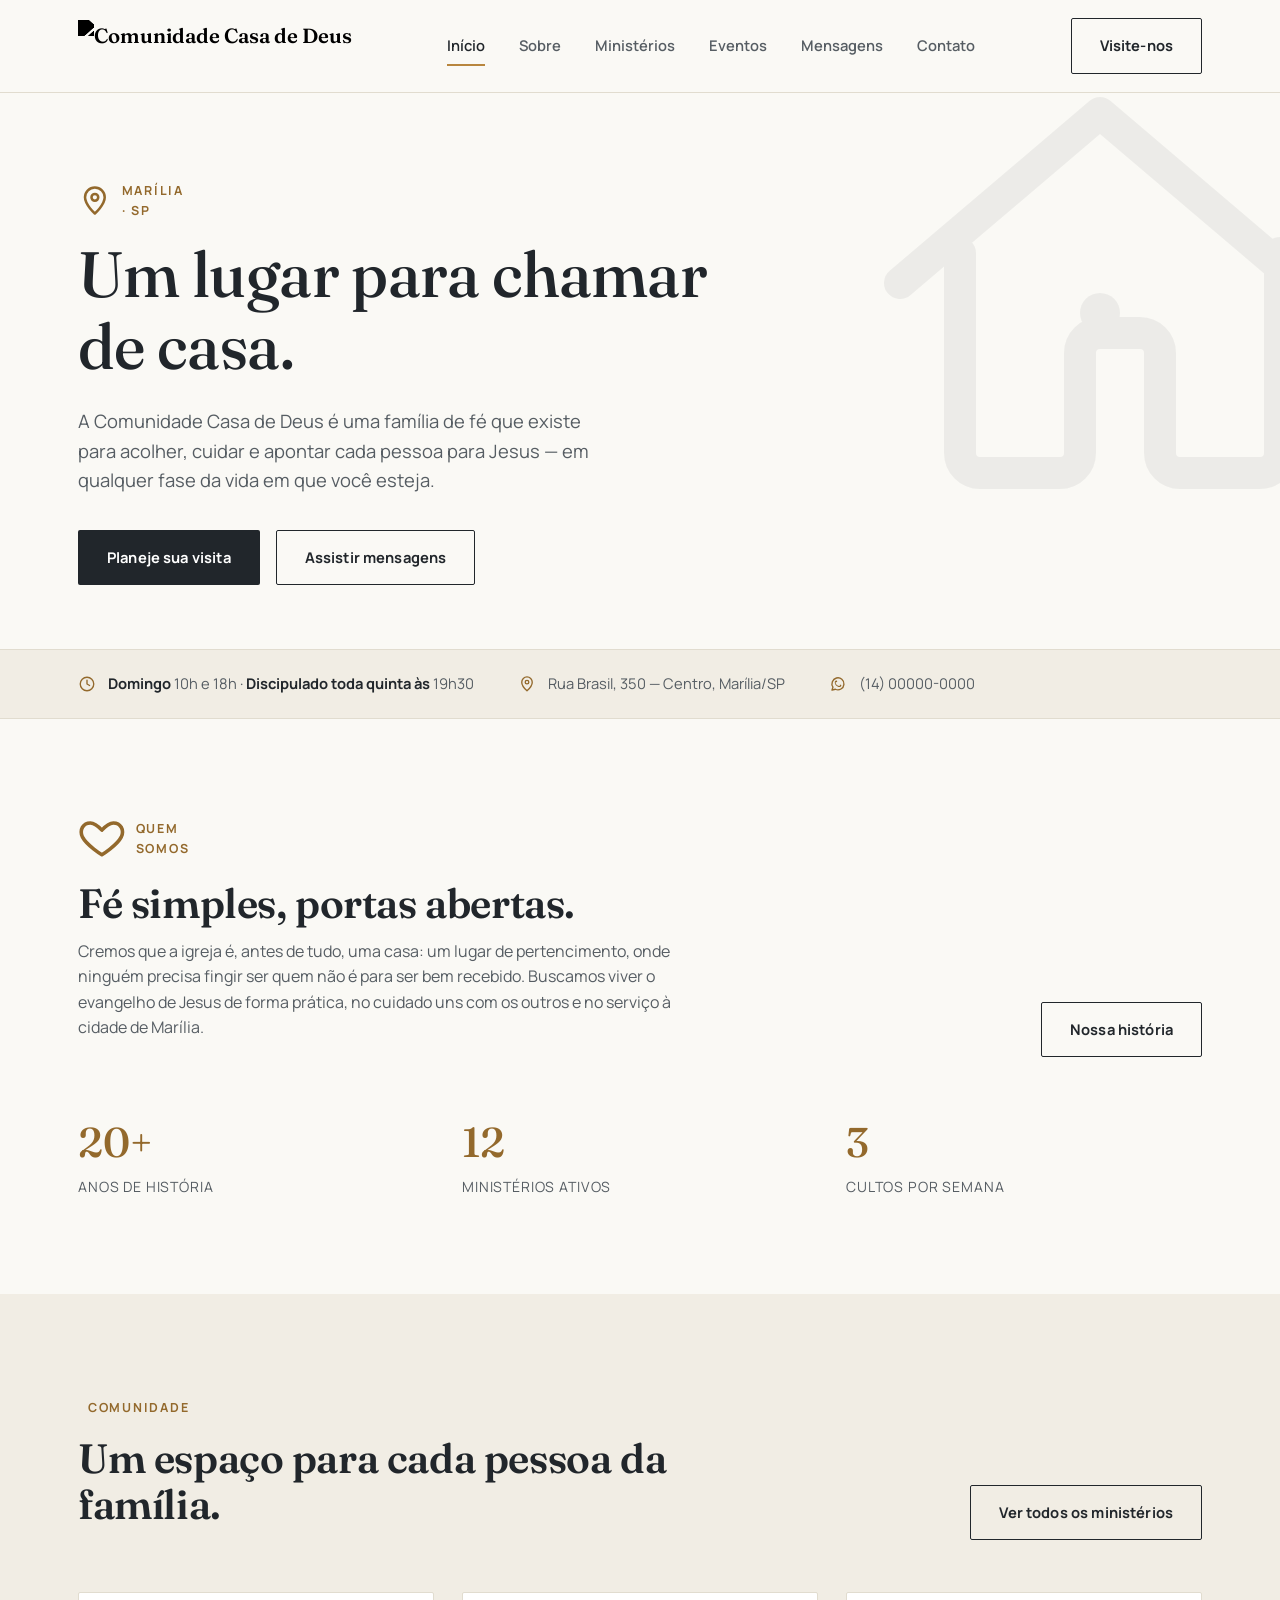
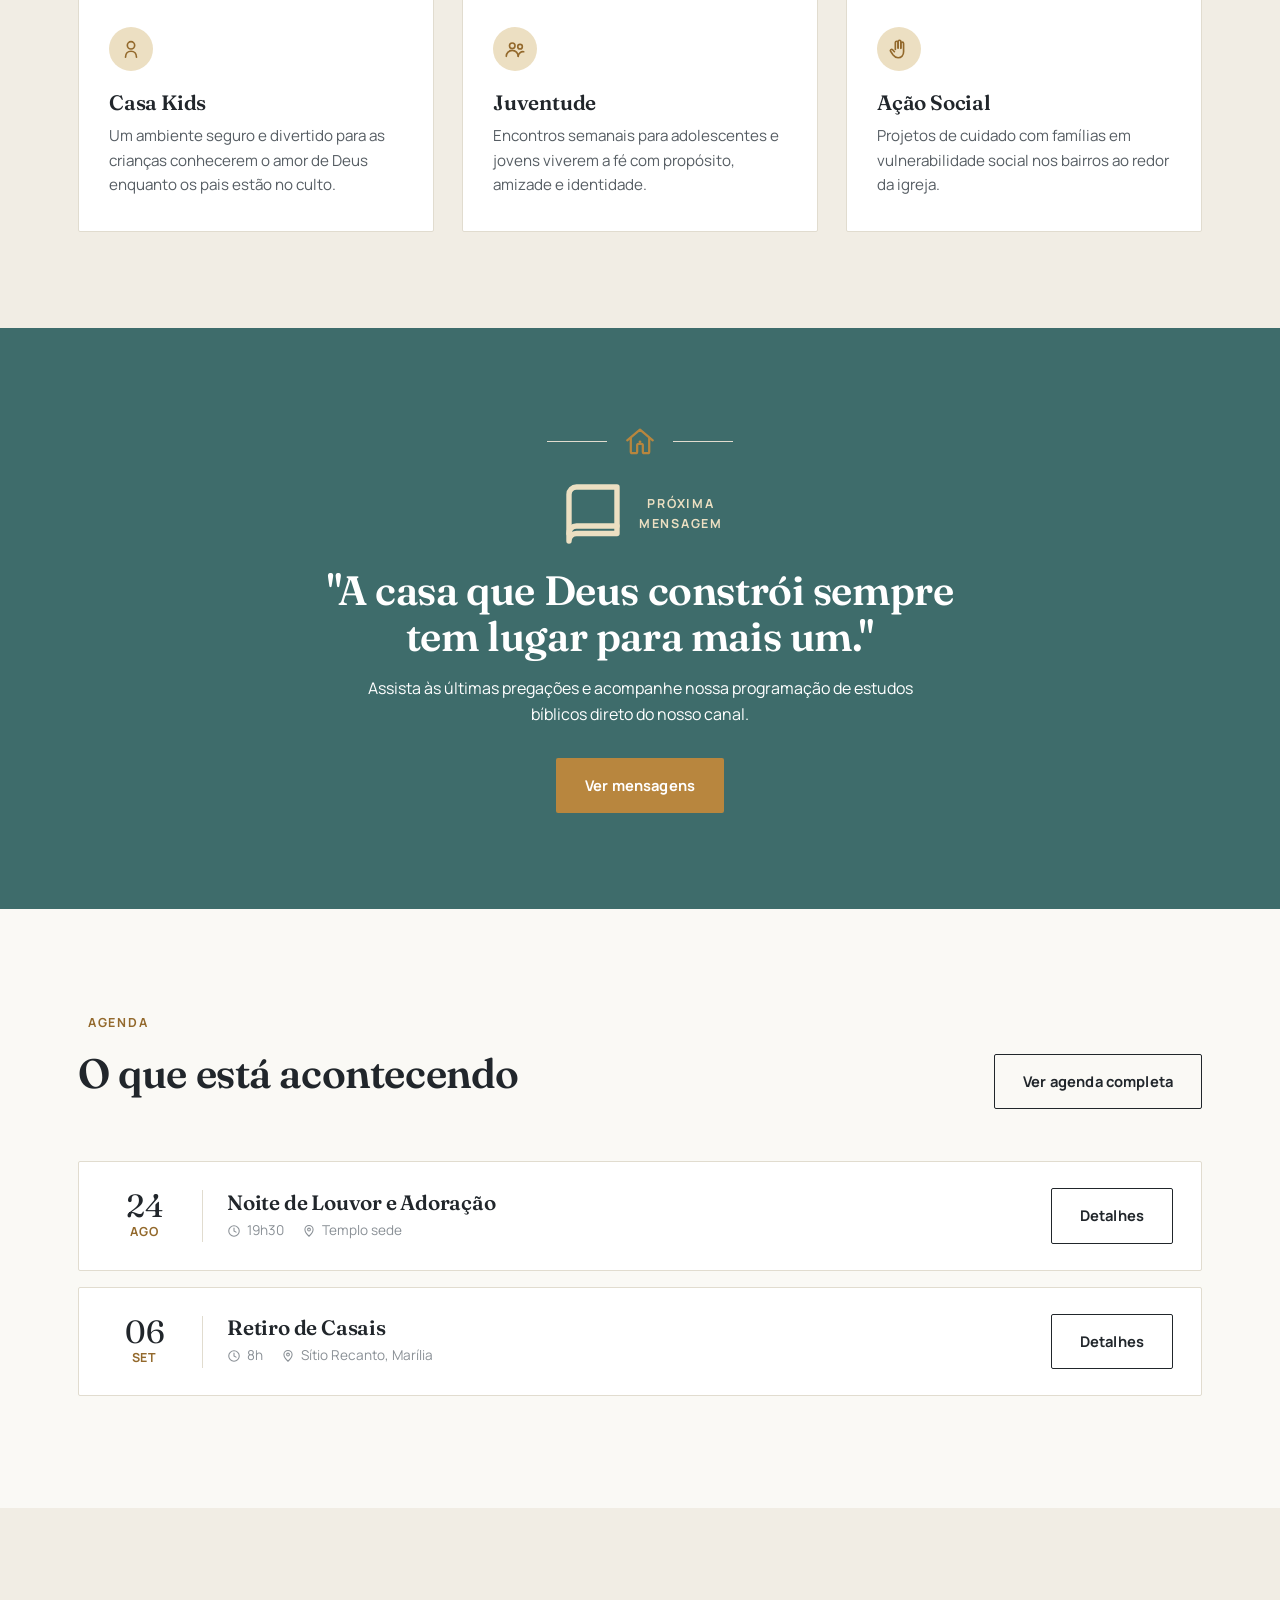
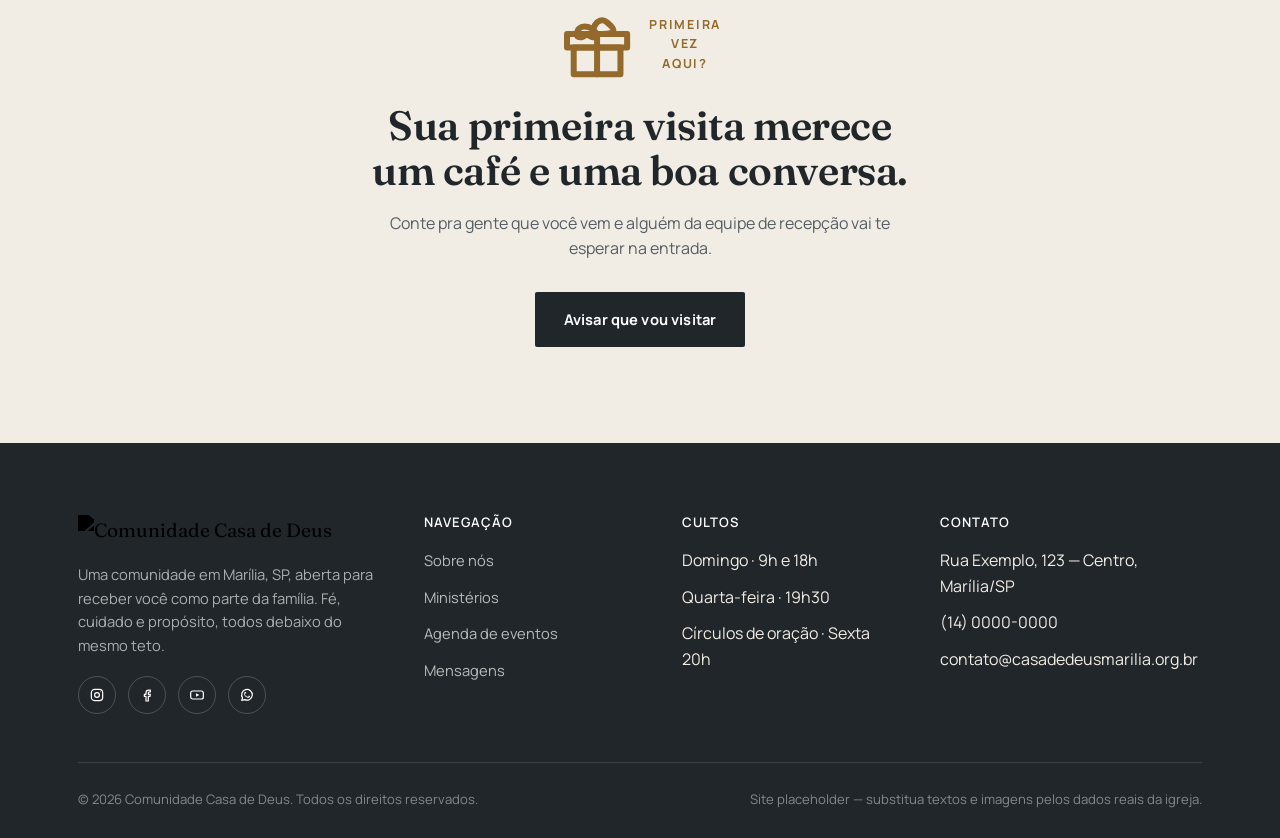
==== index.html @ d518837c "Ajuste no logo" ====
<!DOCTYPE html>
<html lang="pt-BR">
<head>
  <meta charset="UTF-8">
  <meta name="viewport" content="width=device-width, initial-scale=1.0">
  <title>Comunidade Casa de Deus — Igreja em Marília, SP</title>
  <meta name="description" content="A Comunidade Casa de Deus é uma igreja em Marília, SP. Conheça nossos horários de culto, ministérios, eventos e mensagens.">
  <link rel="icon" href="data:image/svg+xml,<svg xmlns=%22http://www.w3.org/2000/svg%22 viewBox=%220 0 24 24%22><path d=%22M3 11.5 12 4l9 7.5%22 fill=%22none%22 stroke=%22%23B8863E%22 stroke-width=%222%22 stroke-linecap=%22round%22 stroke-linejoin=%22round%22/><path d=%22M5.5 10v9.5h4V15h5v4.5h4V10%22 fill=%22none%22 stroke=%22%23B8863E%22 stroke-width=%222%22 stroke-linecap=%22round%22 stroke-linejoin=%22round%22/></svg>">
  <link rel="preconnect" href="https://fonts.googleapis.com">
  <link rel="preconnect" href="https://fonts.gstatic.com" crossorigin>
  <link href="https://fonts.googleapis.com/css2?family=Fraunces:ital,opsz,wght@0,9..144,300;0,9..144,500;0,9..144,600;1,9..144,500&family=Manrope:wght@400;500;700;800&display=swap" rel="stylesheet">
  <link rel="stylesheet" href="css/style.css">
</head>
<body>
  <header class="site-header">
    <div class="header-inner">
      <a href="index.html" class="logo"><img src="images/logo.png" alt="Comunidade Casa de Deus" class="logo-img"></a>
      <nav class="main-nav" id="main-nav">
        <a href="index.html" class="active">Início</a>
        <a href="sobre.html">Sobre</a>
        <a href="ministerios.html">Ministérios</a>
        <a href="eventos.html">Eventos</a>
        <a href="mensagens.html">Mensagens</a>
        <a href="contato.html">Contato</a>
      </nav>
      <div class="header-cta">
        <a href="contato.html" class="btn btn-ghost">Visite-nos</a>
        <button class="nav-toggle" id="nav-toggle" aria-label="Abrir menu" aria-expanded="false"><span></span></button>
      </div>
    </div>
  </header>

  
  <section class="hero">
    <svg class="house-mark house-watermark hero-watermark" width="520" height="520" viewBox="0 0 24 24" xmlns="http://www.w3.org/2000/svg" aria-hidden="true">
  <path d="M2 11.5 12 3l10 8.5"/>
  <path d="M5 10v10a1 1 0 0 0 1 1h4a1 1 0 0 0 1-1v-5a1 1 0 0 1 1-1h2a1 1 0 0 1 1 1v5a1 1 0 0 0 1 1h4a1 1 0 0 0 1-1V10"/>
  <circle cx="12" cy="13" r="1"/>
</svg>
    <div class="container">
      <div class="hero-inner reveal in">
        <div class="eyebrow"><svg viewBox="0 0 24 24" fill="none" stroke="currentColor" stroke-width="1.8" stroke-linecap="round" stroke-linejoin="round" xmlns="http://www.w3.org/2000/svg"><path d="M12 21s-7-6.2-7-11.5A7 7 0 0 1 19 9.5C19 14.8 12 21 12 21Z"/><circle cx="12" cy="9.5" r="2.4"/></svg> Marília · SP</div>
        <h1>Um lugar para chamar<br>de casa.</h1>
        <p class="lead">A Comunidade Casa de Deus é uma família de fé que existe para acolher, cuidar e apontar cada pessoa para Jesus — em qualquer fase da vida em que você esteja.</p>
        <div class="hero-actions">
          <a href="contato.html" class="btn btn-primary">Planeje sua visita</a>
          <a href="mensagens.html" class="btn btn-ghost">Assistir mensagens</a>
        </div>
      </div>
    </div>
  </section>

  <section class="info-strip">
    <div class="container">
      <div class="info-item"><svg viewBox="0 0 24 24" fill="none" stroke="currentColor" stroke-width="1.8" stroke-linecap="round" stroke-linejoin="round" xmlns="http://www.w3.org/2000/svg"><circle cx="12" cy="12" r="9"/><path d="M12 7v5l3.5 2"/></svg> <span><strong>Domingo</strong> 10h e 18h · <strong>Discipulado toda quinta às</strong> 19h30</span></div>
      <div class="info-item"><svg viewBox="0 0 24 24" fill="none" stroke="currentColor" stroke-width="1.8" stroke-linecap="round" stroke-linejoin="round" xmlns="http://www.w3.org/2000/svg"><path d="M12 21s-7-6.2-7-11.5A7 7 0 0 1 19 9.5C19 14.8 12 21 12 21Z"/><circle cx="12" cy="9.5" r="2.4"/></svg> <span>Rua Brasil, 350 — Centro, Marília/SP</span></div>
      <div class="info-item"><svg viewBox="0 0 24 24" fill="none" stroke="currentColor" stroke-width="1.8" stroke-linecap="round" stroke-linejoin="round" xmlns="http://www.w3.org/2000/svg"><path d="M4 20l1.3-3.8A8 8 0 1 1 8.6 19Z"/><path d="M8.5 9.6c.3 2.6 2.3 4.6 4.9 4.9.9.1 1.1-.5 1.1-1v-.7l1.9.6c.2 1.4-.6 2.6-2 2.7-3.5.3-7-3.2-6.7-6.7.1-1.4 1.3-2.2 2.7-2l.6 1.9h-.7c-.5 0-1.1.2-1 1.1Z" fill="currentColor" stroke="none"/></svg> <span>(14) 00000-0000</span></div>
    </div>
  </section>

  <section class="section">
    <div class="container">
      <div class="section-head reveal">
        <div class="head-text">
          <div class="eyebrow"><svg viewBox="0 0 24 24" fill="none" stroke="currentColor" stroke-width="1.8" stroke-linecap="round" stroke-linejoin="round" xmlns="http://www.w3.org/2000/svg"><path d="M12 20s-7.5-4.6-9.8-9C.6 7.4 2.6 4 6.2 4c2 0 3.4 1 5.8 3.6C14.4 5 15.8 4 17.8 4c3.6 0 5.6 3.4 4 7C19.5 15.4 12 20 12 20Z"/></svg> Quem somos</div>
          <h2>Fé simples, portas abertas.</h2>
          <p>Cremos que a igreja é, antes de tudo, uma casa: um lugar de pertencimento, onde ninguém precisa fingir ser quem não é para ser bem recebido. Buscamos viver o evangelho de Jesus de forma prática, no cuidado uns com os outros e no serviço à cidade de Marília.</p>
        </div>
        <a href="sobre.html" class="btn btn-ghost">Nossa história</a>
      </div>
      <div class="grid grid-3">
        <div class="stat reveal"><div class="num">20+</div><div class="label">Anos de história</div></div>
        <div class="stat reveal"><div class="num">12</div><div class="label">Ministérios ativos</div></div>
        <div class="stat reveal"><div class="num">3</div><div class="label">Cultos por semana</div></div>
      </div>
    </div>
  </section>

  <section class="section section-alt">
    <div class="container">
      <div class="section-head reveal">
        <div class="head-text">
          <div class="eyebrow"><svg viewBox="0 0 24 24" fill="none" stroke="currentColor" stroke-width="1.8" stroke-linecap="round" stroke-linejoin="round" xmlns="http://www.w3.org/2000/svg"><circle cx="9" cy="8.5" r="3"/><path d="M2.5 20a6.5 6.5 0 0 1 13 0"/><circle cx="17.5" cy="9.5" r="2.5"/><path d="M15.5 20a5.2 5.2 0 0 1 6-5"/></svg> Comunidade</div>
          <h2>Um espaço para cada pessoa da família.</h2>
        </div>
        <a href="ministerios.html" class="btn btn-ghost">Ver todos os ministérios</a>
      </div>
      <div class="grid grid-3">
        <div class="card reveal">
          <div class="card-icon"><svg viewBox="0 0 24 24" fill="none" stroke="currentColor" stroke-width="1.8" stroke-linecap="round" stroke-linejoin="round" xmlns="http://www.w3.org/2000/svg"><circle cx="12" cy="8" r="4"/><path d="M6 21c0-4 2.5-6.5 6-6.5s6 2.5 6 6.5"/></svg></div>
          <h3>Casa Kids</h3>
          <p>Um ambiente seguro e divertido para as crianças conhecerem o amor de Deus enquanto os pais estão no culto.</p>
        </div>
        <div class="card reveal">
          <div class="card-icon"><svg viewBox="0 0 24 24" fill="none" stroke="currentColor" stroke-width="1.8" stroke-linecap="round" stroke-linejoin="round" xmlns="http://www.w3.org/2000/svg"><circle cx="9" cy="8.5" r="3"/><path d="M2.5 20a6.5 6.5 0 0 1 13 0"/><circle cx="17.5" cy="9.5" r="2.5"/><path d="M15.5 20a5.2 5.2 0 0 1 6-5"/></svg></div>
          <h3>Juventude</h3>
          <p>Encontros semanais para adolescentes e jovens viverem a fé com propósito, amizade e identidade.</p>
        </div>
        <div class="card reveal">
          <div class="card-icon"><svg viewBox="0 0 24 24" fill="none" stroke="currentColor" stroke-width="1.8" stroke-linecap="round" stroke-linejoin="round" xmlns="http://www.w3.org/2000/svg"><path d="M8 12.5V5a1.5 1.5 0 0 1 3 0v6"/><path d="M11 11V4a1.5 1.5 0 0 1 3 0v7"/><path d="M14 11.3V6a1.5 1.5 0 0 1 3 0v9c0 3.9-2.5 6.5-6 6.5-2.4 0-3.8-.9-5.4-3l-2.8-4a1.4 1.4 0 0 1 2.2-1.7L7 15"/></svg></div>
          <h3>Ação Social</h3>
          <p>Projetos de cuidado com famílias em vulnerabilidade social nos bairros ao redor da igreja.</p>
        </div>
      </div>
    </div>
  </section>

  <section class="section section-teal">
    <div class="container text-center">
      <div class="divider-house"><svg class="house-mark" style="width:34px;height:34px;" viewBox="0 0 24 24" xmlns="http://www.w3.org/2000/svg" aria-hidden="true">
  <path d="M3 11.5 12 4l9 7.5"/>
  <path d="M5.5 10v9.5a1 1 0 0 0 1 1H9a1 1 0 0 0 1-1V15a1 1 0 0 1 1-1h2a1 1 0 0 1 1 1v4.5a1 1 0 0 0 1 1h2.5a1 1 0 0 0 1-1V10"/>
  <circle cx="12" cy="12.6" r="1"/>
</svg></div>
      <div class="eyebrow" style="justify-content:center;"><svg viewBox="0 0 24 24" fill="none" stroke="currentColor" stroke-width="1.8" stroke-linecap="round" stroke-linejoin="round" xmlns="http://www.w3.org/2000/svg"><path d="M4 5.5A2.5 2.5 0 0 1 6.5 3H20v15.5H6.5A2.5 2.5 0 0 0 4 21Z"/><path d="M4 18.5A2.5 2.5 0 0 1 6.5 16H20"/></svg> Próxima mensagem</div>
      <h2 style="max-width:640px; margin-left:auto; margin-right:auto;">"A casa que Deus constrói sempre tem lugar para mais um."</h2>
      <p style="max-width:560px; margin:0 auto 30px;">Assista às últimas pregações e acompanhe nossa programação de estudos bíblicos direto do nosso canal.</p>
      <a href="mensagens.html" class="btn btn-gold">Ver mensagens</a>
    </div>
  </section>

  <section class="section">
    <div class="container">
      <div class="section-head reveal">
        <div class="head-text">
          <div class="eyebrow"><svg viewBox="0 0 24 24" fill="none" stroke="currentColor" stroke-width="1.8" stroke-linecap="round" stroke-linejoin="round" xmlns="http://www.w3.org/2000/svg"><circle cx="12" cy="12" r="9"/><path d="M12 7v5l3.5 2"/></svg> Agenda</div>
          <h2>O que está acontecendo</h2>
        </div>
        <a href="eventos.html" class="btn btn-ghost">Ver agenda completa</a>
      </div>
      <div class="event-card reveal">
        <div class="event-date"><div class="day">24</div><div class="month">Ago</div></div>
        <div class="event-info">
          <h3>Noite de Louvor e Adoração</h3>
          <div class="event-meta"><span><svg viewBox="0 0 24 24" fill="none" stroke="currentColor" stroke-width="1.8" stroke-linecap="round" stroke-linejoin="round" xmlns="http://www.w3.org/2000/svg"><circle cx="12" cy="12" r="9"/><path d="M12 7v5l3.5 2"/></svg> 19h30</span><span><svg viewBox="0 0 24 24" fill="none" stroke="currentColor" stroke-width="1.8" stroke-linecap="round" stroke-linejoin="round" xmlns="http://www.w3.org/2000/svg"><path d="M12 21s-7-6.2-7-11.5A7 7 0 0 1 19 9.5C19 14.8 12 21 12 21Z"/><circle cx="12" cy="9.5" r="2.4"/></svg> Templo sede</span></div>
        </div>
        <a href="eventos.html" class="btn btn-ghost">Detalhes</a>
      </div>
      <div class="event-card reveal">
        <div class="event-date"><div class="day">06</div><div class="month">Set</div></div>
        <div class="event-info">
          <h3>Retiro de Casais</h3>
          <div class="event-meta"><span><svg viewBox="0 0 24 24" fill="none" stroke="currentColor" stroke-width="1.8" stroke-linecap="round" stroke-linejoin="round" xmlns="http://www.w3.org/2000/svg"><circle cx="12" cy="12" r="9"/><path d="M12 7v5l3.5 2"/></svg> 8h</span><span><svg viewBox="0 0 24 24" fill="none" stroke="currentColor" stroke-width="1.8" stroke-linecap="round" stroke-linejoin="round" xmlns="http://www.w3.org/2000/svg"><path d="M12 21s-7-6.2-7-11.5A7 7 0 0 1 19 9.5C19 14.8 12 21 12 21Z"/><circle cx="12" cy="9.5" r="2.4"/></svg> Sítio Recanto, Marília</span></div>
        </div>
        <a href="eventos.html" class="btn btn-ghost">Detalhes</a>
      </div>
    </div>
  </section>

  <section class="section section-alt">
    <div class="container text-center reveal">
      <div class="eyebrow" style="justify-content:center;"><svg viewBox="0 0 24 24" fill="none" stroke="currentColor" stroke-width="1.8" stroke-linecap="round" stroke-linejoin="round" xmlns="http://www.w3.org/2000/svg"><rect x="3" y="9" width="18" height="4"/><rect x="5" y="13" width="14" height="8"/><path d="M12 9v12M12 9C10 6 6 6 6 9c0 1.3 1.3 1.3 3 0 1.7 1.3 3 1.3 3 0-2.7 0 0-6 3-3.5S18 9 12 9Z"/></svg> Primeira vez aqui?</div>
      <h2 style="max-width:560px; margin:0 auto .4em;">Sua primeira visita merece um café e uma boa conversa.</h2>
      <p style="max-width:520px; margin:0 auto 30px;">Conte pra gente que você vem e alguém da equipe de recepção vai te esperar na entrada.</p>
      <a href="contato.html" class="btn btn-primary">Avisar que vou visitar</a>
    </div>
  </section>


  <footer class="site-footer">
    <div class="container">
      <div class="footer-grid">
        <div class="footer-col">
          <div class="footer-logo"><img src="images/logo.png" alt="Comunidade Casa de Deus" class="logo-img footer-logo-img"></div>
          <p>Uma comunidade em Marília, SP, aberta para receber você como parte da família. Fé, cuidado e propósito, todos debaixo do mesmo teto.</p>
          <div class="social-row">
            <a href="#" aria-label="Instagram"><svg viewBox="0 0 24 24" fill="none" stroke="currentColor" stroke-width="1.8" stroke-linecap="round" stroke-linejoin="round" xmlns="http://www.w3.org/2000/svg"><rect x="3.5" y="3.5" width="17" height="17" rx="5"/><circle cx="12" cy="12" r="3.6"/><circle cx="17" cy="7" r="0.6" fill="currentColor" stroke="none"/></svg></a>
            <a href="#" aria-label="Facebook"><svg viewBox="0 0 24 24" fill="none" stroke="currentColor" stroke-width="1.8" stroke-linecap="round" stroke-linejoin="round" xmlns="http://www.w3.org/2000/svg"><path d="M14 21v-7h2.5l.5-3H14V9c0-.9.3-1.5 1.7-1.5H17V4.8C16.6 4.7 15.6 4.6 14.5 4.6 12.1 4.6 10.5 6 10.5 8.7V11H8v3h2.5v7Z"/></svg></a>
            <a href="#" aria-label="YouTube"><svg viewBox="0 0 24 24" fill="none" stroke="currentColor" stroke-width="1.8" stroke-linecap="round" stroke-linejoin="round" xmlns="http://www.w3.org/2000/svg"><rect x="2.5" y="6" width="19" height="12" rx="3"/><path d="m10.5 9.5 5 2.5-5 2.5Z" fill="currentColor" stroke="none"/></svg></a>
            <a href="#" aria-label="WhatsApp"><svg viewBox="0 0 24 24" fill="none" stroke="currentColor" stroke-width="1.8" stroke-linecap="round" stroke-linejoin="round" xmlns="http://www.w3.org/2000/svg"><path d="M4 20l1.3-3.8A8 8 0 1 1 8.6 19Z"/><path d="M8.5 9.6c.3 2.6 2.3 4.6 4.9 4.9.9.1 1.1-.5 1.1-1v-.7l1.9.6c.2 1.4-.6 2.6-2 2.7-3.5.3-7-3.2-6.7-6.7.1-1.4 1.3-2.2 2.7-2l.6 1.9h-.7c-.5 0-1.1.2-1 1.1Z" fill="currentColor" stroke="none"/></svg></a>
          </div>
        </div>
        <div class="footer-col">
          <h4>Navegação</h4>
          <ul>
            <li><a href="sobre.html">Sobre nós</a></li>
            <li><a href="ministerios.html">Ministérios</a></li>
            <li><a href="eventos.html">Agenda de eventos</a></li>
            <li><a href="mensagens.html">Mensagens</a></li>
          </ul>
        </div>
        <div class="footer-col">
          <h4>Cultos</h4>
          <ul>
            <li>Domingo · 9h e 18h</li>
            <li>Quarta-feira · 19h30</li>
            <li>Círculos de oração · Sexta 20h</li>
          </ul>
        </div>
        <div class="footer-col">
          <h4>Contato</h4>
          <ul>
            <li>Rua Exemplo, 123 — Centro, Marília/SP</li>
            <li>(14) 0000-0000</li>
            <li>contato@casadedeusmarilia.org.br</li>
          </ul>
        </div>
      </div>
      <div class="footer-bottom">
        <span>© <span data-year></span> Comunidade Casa de Deus. Todos os direitos reservados.</span>
        <span>Site placeholder — substitua textos e imagens pelos dados reais da igreja.</span>
      </div>
    </div>
  </footer>

  <script src="js/script.js"></script>
</body>
</html>
---- css/style.css ----
/* ==========================================================================
   Comunidade Casa de Deus — Design System
   Estilo: moderno, clean, minimalista, tons claros
   Motivo assinatura: o traço de "casa" (telhado em duas águas + porta com luz)
   ========================================================================== */

:root{
  --bg: #FAF9F5;
  --bg-alt: #F1EDE4;
  --ink: #21262B;
  --ink-soft: #565D63;
  --ink-faint: #8A9096;
  --gold: #B8863E;
  --gold-deep: #93692C;
  --gold-soft: #ECDFC2;
  --teal: #3E6C6B;
  --teal-soft: #E3EDEC;
  --line: #E1DCCF;
  --white: #FFFFFF;

  --font-display: "Fraunces", "Iowan Old Style", serif;
  --font-body: "Manrope", -apple-system, BlinkMacSystemFont, "Segoe UI", sans-serif;

  --container: 1180px;
  --radius: 2px;
  --ease: cubic-bezier(.4,0,.2,1);
}

*, *::before, *::after{ box-sizing: border-box; }
html{ scroll-behavior: smooth; }
@media (prefers-reduced-motion: reduce){
  html{ scroll-behavior: auto; }
  *{ animation-duration: .001ms !important; animation-iteration-count: 1 !important; transition-duration: .001ms !important; }
}

body{
  margin: 0;
  background: var(--bg);
  color: var(--ink);
  font-family: var(--font-body);
  font-size: 16px;
  line-height: 1.6;
  -webkit-font-smoothing: antialiased;
}

img{ max-width: 100%; display: block; }
a{ color: inherit; text-decoration: none; }
ul{ margin: 0; padding: 0; list-style: none; }
button{ font-family: inherit; cursor: pointer; }

h1,h2,h3,h4{
  font-family: var(--font-display);
  font-weight: 600;
  line-height: 1.12;
  margin: 0 0 .4em;
  color: var(--ink);
  letter-spacing: -0.01em;
}
h1{ font-size: clamp(2.6rem, 5vw, 4.4rem); font-weight: 500; }
h2{ font-size: clamp(1.9rem, 3.2vw, 2.7rem); }
h3{ font-size: 1.3rem; }
p{ margin: 0 0 1em; color: var(--ink-soft); }

.container{
  max-width: var(--container);
  margin: 0 auto;
  padding: 0 28px;
}

.eyebrow{
  display: inline-flex;
  align-items: center;
  gap: 10px;
  font-family: var(--font-body);
  font-size: .78rem;
  font-weight: 700;
  letter-spacing: .14em;
  text-transform: uppercase;
  color: var(--gold-deep);
  margin-bottom: 18px;
}
.eyebrow .house-mark{ width: 16px; height: 16px; flex-shrink: 0; }

/* -------------------- house mark (signature motif) -------------------- */
.house-mark path, .house-mark circle{
  stroke: currentColor;
  fill: none;
  stroke-width: 1.6;
  stroke-linecap: round;
  stroke-linejoin: round;
}
.house-mark circle{ fill: currentColor; stroke: none; }

.house-watermark{
  position: absolute;
  pointer-events: none;
  opacity: .06;
  color: var(--ink);
  z-index: 0;
}

/* -------------------------------- buttons -------------------------------- */
.btn{
  display: inline-flex;
  align-items: center;
  gap: 10px;
  padding: 15px 28px;
  border-radius: var(--radius);
  font-weight: 700;
  font-size: .92rem;
  letter-spacing: .01em;
  border: 1px solid transparent;
  transition: all .25s var(--ease);
  white-space: nowrap;
}
.btn-primary{ background: var(--ink); color: var(--white); }
.btn-primary:hover{ background: var(--gold-deep); }
.btn-ghost{ border-color: var(--ink); color: var(--ink); }
.btn-ghost:hover{ background: var(--ink); color: var(--white); }
.btn-gold{ background: var(--gold); color: var(--white); }
.btn-gold:hover{ background: var(--gold-deep); }
.btn-block{ width: 100%; justify-content: center; }

/* --------------------------------- header --------------------------------- */
.site-header{
  position: sticky;
  top: 0;
  z-index: 100;
  background: rgba(250,249,245,.92);
  backdrop-filter: blur(8px);
  border-bottom: 1px solid var(--line);
}
.header-inner{
  display: flex;
  align-items: center;
  justify-content: space-between;
  padding: 18px 28px;
  max-width: var(--container);
  margin: 0 auto;
}
.logo{
  display: flex;
  align-items: center;
  gap: 10px;
  font-family: var(--font-display);
  font-size: 1.28rem;
  font-weight: 600;
  color: var(--ink);
}
.logo .house-mark{ width: 26px; height: 26px; color: var(--gold); }
.logo span{ font-weight: 300; color: var(--ink-soft); margin-left: 2px; }

.main-nav{ display: flex; align-items: center; gap: 34px; }
.main-nav a{
  font-size: .92rem;
  font-weight: 600;
  color: var(--ink-soft);
  position: relative;
  padding: 6px 0;
  transition: color .2s var(--ease);
}
.main-nav a:hover, .main-nav a.active{ color: var(--ink); }
.main-nav a.active::after{
  content:"";
  position:absolute; left:0; right:0; bottom:-2px;
  height:2px; background: var(--gold);
}
.header-cta{ display:flex; align-items:center; gap: 18px; }

.nav-toggle{
  display:none;
  background:none; border:none;
  width: 32px; height: 22px;
  position: relative;
}
.nav-toggle span, .nav-toggle span::before, .nav-toggle span::after{
  content:""; position:absolute; left:0; width:100%; height:2px; background: var(--ink);
  transition: transform .25s var(--ease), opacity .25s var(--ease);
}
.nav-toggle span{ top:10px; }
.nav-toggle span::before{ top:-8px; }
.nav-toggle span::after{ top:8px; }
.nav-toggle.open span{ background: transparent; }
.nav-toggle.open span::before{ transform: translateY(8px) rotate(45deg); }
.nav-toggle.open span::after{ transform: translateY(-8px) rotate(-45deg); }

/* ---------------------------------- hero ---------------------------------- */
.hero{
  position: relative;
  overflow: hidden;
  padding: 88px 0 64px;
}
.hero-inner{
  position: relative;
  z-index: 1;
  max-width: 760px;
}
.hero p.lead{ font-size: 1.15rem; max-width: 540px; margin-bottom: 34px; }
.hero-actions{ display: flex; gap: 16px; flex-wrap: wrap; }
.hero-watermark{
  right: -60px; top: -40px; width: 480px; height: 480px;
}

.info-strip{
  border-top: 1px solid var(--line);
  border-bottom: 1px solid var(--line);
  background: var(--bg-alt);
}
.info-strip .container{
  display: flex;
  flex-wrap: wrap;
  gap: 28px 44px;
  padding-top: 22px;
  padding-bottom: 22px;
}
.info-item{
  display: flex;
  align-items: center;
  gap: 12px;
  font-size: .92rem;
  color: var(--ink-soft);
}
.info-item svg{ width: 18px; height: 18px; color: var(--gold-deep); flex-shrink: 0; }
.info-item strong{ color: var(--ink); font-weight: 700; }

/* -------------------------------- sections -------------------------------- */
.section{ padding: 96px 0; }
.section-alt{ background: var(--bg-alt); }
.section-teal{ background: var(--teal); color: var(--white); }
.section-teal p, .section-teal h2, .section-teal .eyebrow{ color: var(--white); }
.section-teal .eyebrow{ color: var(--gold-soft); }

.section-head{
  display: flex;
  align-items: flex-end;
  justify-content: space-between;
  gap: 30px;
  margin-bottom: 52px;
  flex-wrap: wrap;
}
.section-head .head-text{ max-width: 620px; }
.section-head h2{ margin-bottom: .3em; }

/* ---------------------------------- grids ---------------------------------- */
.grid{ display: grid; gap: 28px; }
.grid-3{ grid-template-columns: repeat(3, 1fr); }
.grid-2{ grid-template-columns: repeat(2, 1fr); }
.grid-4{ grid-template-columns: repeat(4, 1fr); }

.card{
  background: var(--white);
  border: 1px solid var(--line);
  border-radius: var(--radius);
  padding: 34px 30px;
  transition: transform .3s var(--ease), border-color .3s var(--ease);
}
.card:hover{ transform: translateY(-4px); border-color: var(--gold); }
.card .card-icon{
  width: 44px; height: 44px;
  border-radius: 50%;
  background: var(--gold-soft);
  color: var(--gold-deep);
  display: flex; align-items: center; justify-content: center;
  margin-bottom: 20px;
}
.card .card-icon svg{ width: 22px; height: 22px; }
.card h3{ margin-bottom: 10px; }
.card p{ margin-bottom: 0; font-size: .95rem; }

.card-photo{
  aspect-ratio: 4/3;
  border-radius: var(--radius);
  margin-bottom: 18px;
  position: relative;
  overflow: hidden;
  display: flex; align-items: center; justify-content: center;
}
.card-photo svg{ width: 40%; height: 40%; opacity: .5; }

.card-photo img{
  width: 100%;
  height: 100%;
  object-fit: cover;
}

/* photo placeholder palette rotation */
.ph-1{ background: linear-gradient(135deg, var(--teal), #2c5150); color: var(--white); }
.ph-2{ background: linear-gradient(135deg, var(--gold), var(--gold-deep)); color: var(--white); }
.ph-3{ background: linear-gradient(135deg, #d8cdb2, var(--gold-soft)); color: var(--gold-deep); }
.ph-4{ background: linear-gradient(135deg, var(--ink), #3a4147); color: var(--white); }

/* --------------------------------- timeline -------------------------------- */
.timeline{ position: relative; padding-left: 34px; border-left: 1px solid var(--line); }
.timeline-item{ position: relative; padding-bottom: 44px; }
.timeline-item:last-child{ padding-bottom: 0; }
.timeline-item::before{
  content:"";
  position: absolute; left: -40px; top: 4px;
  width: 12px; height: 12px; border-radius: 50%;
  background: var(--bg); border: 2px solid var(--gold);
}
.timeline-item .year{ font-family: var(--font-display); color: var(--gold-deep); font-weight: 600; font-size: 1.1rem; }

/* -------------------------------- values / stats -------------------------------- */
.stat{ text-align: left; }
.stat .num{ font-family: var(--font-display); font-size: 2.6rem; color: var(--gold-deep); font-weight: 500; }
.stat .label{ font-size: .88rem; color: var(--ink-soft); text-transform: uppercase; letter-spacing: .06em; }

/* --------------------------------- event card --------------------------------- */
.event-card{
  display: grid;
  grid-template-columns: 96px 1fr auto;
  gap: 24px;
  align-items: center;
  padding: 26px 28px;
  background: var(--white);
  border: 1px solid var(--line);
  border-radius: var(--radius);
  margin-bottom: 16px;
}
.event-date{
  text-align: center;
  border-right: 1px solid var(--line);
  padding-right: 20px;
}
.event-date .day{ font-family: var(--font-display); font-size: 2rem; color: var(--ink); line-height: 1; }
.event-date .month{ font-size: .78rem; text-transform: uppercase; letter-spacing: .08em; color: var(--gold-deep); font-weight: 700; }
.event-info h3{ margin-bottom: 6px; }
.event-meta{ display: flex; gap: 18px; flex-wrap: wrap; font-size: .85rem; color: var(--ink-faint); }
.event-meta span{ display: flex; align-items: center; gap: 6px; }
.event-meta svg{ width: 14px; height: 14px; }

/* --------------------------------- sermon card --------------------------------- */
.sermon-card{
  background: var(--white);
  border: 1px solid var(--line);
  border-radius: var(--radius);
  overflow: hidden;
}
.sermon-thumb{
  aspect-ratio: 16/9;
  position: relative;
  display: flex; align-items: center; justify-content: center;
}
.play-btn{
  width: 56px; height: 56px; border-radius: 50%;
  background: rgba(255,255,255,.92);
  display: flex; align-items: center; justify-content: center;
  color: var(--ink);
}
.play-btn svg{ width: 20px; height: 20px; margin-left: 3px; }
.sermon-body{ padding: 22px 24px; }
.sermon-tag{ font-size: .74rem; text-transform: uppercase; letter-spacing: .08em; color: var(--gold-deep); font-weight: 700; }

/* --------------------------------- forms --------------------------------- */
.field{ margin-bottom: 20px; }
.field label{
  display: block; font-size: .82rem; font-weight: 700;
  text-transform: uppercase; letter-spacing: .05em;
  color: var(--ink-soft); margin-bottom: 8px;
}
.field input, .field textarea, .field select{
  width: 100%;
  padding: 14px 16px;
  border: 1px solid var(--line);
  border-radius: var(--radius);
  background: var(--white);
  font-family: var(--font-body);
  font-size: .95rem;
  color: var(--ink);
  transition: border-color .2s var(--ease);
}
.field input:focus, .field textarea:focus, .field select:focus{
  outline: none; border-color: var(--gold);
}
.field textarea{ resize: vertical; min-height: 130px; }

/* --------------------------------- map --------------------------------- */
.map-frame{
  border: 1px solid var(--line);
  border-radius: var(--radius);
  overflow: hidden;
  aspect-ratio: 16/10;
}
.map-frame iframe{ width: 100%; height: 100%; border: 0; }

/* --------------------------------- footer --------------------------------- */
.site-footer{ background: var(--ink); color: var(--bg-alt); padding: 72px 0 28px; }
.footer-grid{
  display: grid;
  grid-template-columns: 1.4fr 1fr 1fr 1.2fr;
  gap: 40px;
  padding-bottom: 48px;
  border-bottom: 1px solid rgba(255,255,255,.12);
}
.footer-logo{
  display: flex; align-items: center; gap: 10px;
  font-family: var(--font-display); font-size: 1.2rem; color: var(--white); margin-bottom: 14px;
}
.footer-logo .house-mark{ width: 24px; height: 24px; color: var(--gold); }
.site-footer p{ color: #A9AFAE; font-size: .92rem; }
.footer-col h4{
  color: var(--white); font-family: var(--font-body); font-size: .82rem;
  text-transform: uppercase; letter-spacing: .08em; margin-bottom: 18px;
}
.footer-col ul li{ margin-bottom: 11px; }
.footer-col a{ color: #B7BCBA; font-size: .92rem; transition: color .2s; }
.footer-col a:hover{ color: var(--gold); }
.social-row{ display: flex; gap: 12px; margin-top: 18px; }
.social-row a{
  width: 38px; height: 38px; border-radius: 50%;
  border: 1px solid rgba(255,255,255,.2);
  display: flex; align-items: center; justify-content: center;
  color: var(--white);
}
.social-row a:hover{ background: var(--gold); border-color: var(--gold); }
.social-row svg{ width: 16px; height: 16px; }
.footer-bottom{
  padding-top: 26px;
  display: flex; justify-content: space-between; flex-wrap: wrap; gap: 12px;
  font-size: .82rem; color: #82898A;
}

/* --------------------------------- utility --------------------------------- */
.text-center{ text-align: center; }
.mt-0{ margin-top: 0; }
.divider-house{
  display: flex; align-items: center; justify-content: center;
  gap: 16px; margin: 0 auto 20px; color: var(--gold);
}
.divider-house::before, .divider-house::after{
  content:""; height: 1px; width: 60px; background: var(--line);
}
.badge{
  display: inline-block; padding: 6px 14px; border-radius: 20px;
  background: var(--gold-soft); color: var(--gold-deep);
  font-size: .78rem; font-weight: 700; text-transform: uppercase; letter-spacing: .04em;
}
.page-hero{ padding: 64px 0 56px; position: relative; overflow: hidden; }
.page-hero .container{ position: relative; z-index: 1; }
.page-hero p.lead{ max-width: 620px; }

.reveal{ opacity: 0; transform: translateY(18px); transition: opacity .7s var(--ease), transform .7s var(--ease); }
.reveal.in{ opacity: 1; transform: translateY(0); }

/* --------------------------------- responsive --------------------------------- */
@media (max-width: 980px){
  .grid-3{ grid-template-columns: repeat(2,1fr); }
  .grid-4{ grid-template-columns: repeat(2,1fr); }
  .footer-grid{ grid-template-columns: 1fr 1fr; }
}
@media (max-width: 760px){
  .main-nav{
    position: fixed; inset: 68px 0 0 0; background: var(--bg);
    flex-direction: column; align-items: flex-start; padding: 30px 28px;
    gap: 22px; transform: translateX(100%); transition: transform .3s var(--ease);
    overflow-y: auto;
  }
  .main-nav.open{ transform: translateX(0); }
  .main-nav a{ font-size: 1.1rem; }
  .nav-toggle{ display: block; }
  .header-cta .btn-ghost{ display:none; }
  .grid-2, .grid-3, .grid-4{ grid-template-columns: 1fr; }
  .footer-grid{ grid-template-columns: 1fr; }
  .event-card{ grid-template-columns: 1fr; text-align: left; }
  .event-date{ border-right: none; display: flex; align-items: baseline; gap: 8px; padding-right: 0; }
  .section{ padding: 64px 0; }
  .hero{ padding: 56px 0 40px; }
}

.logo-img{ height: 52px; width: auto; display: block; filter: brightness(0); }
.footer-logo-img{ height: 34px; }
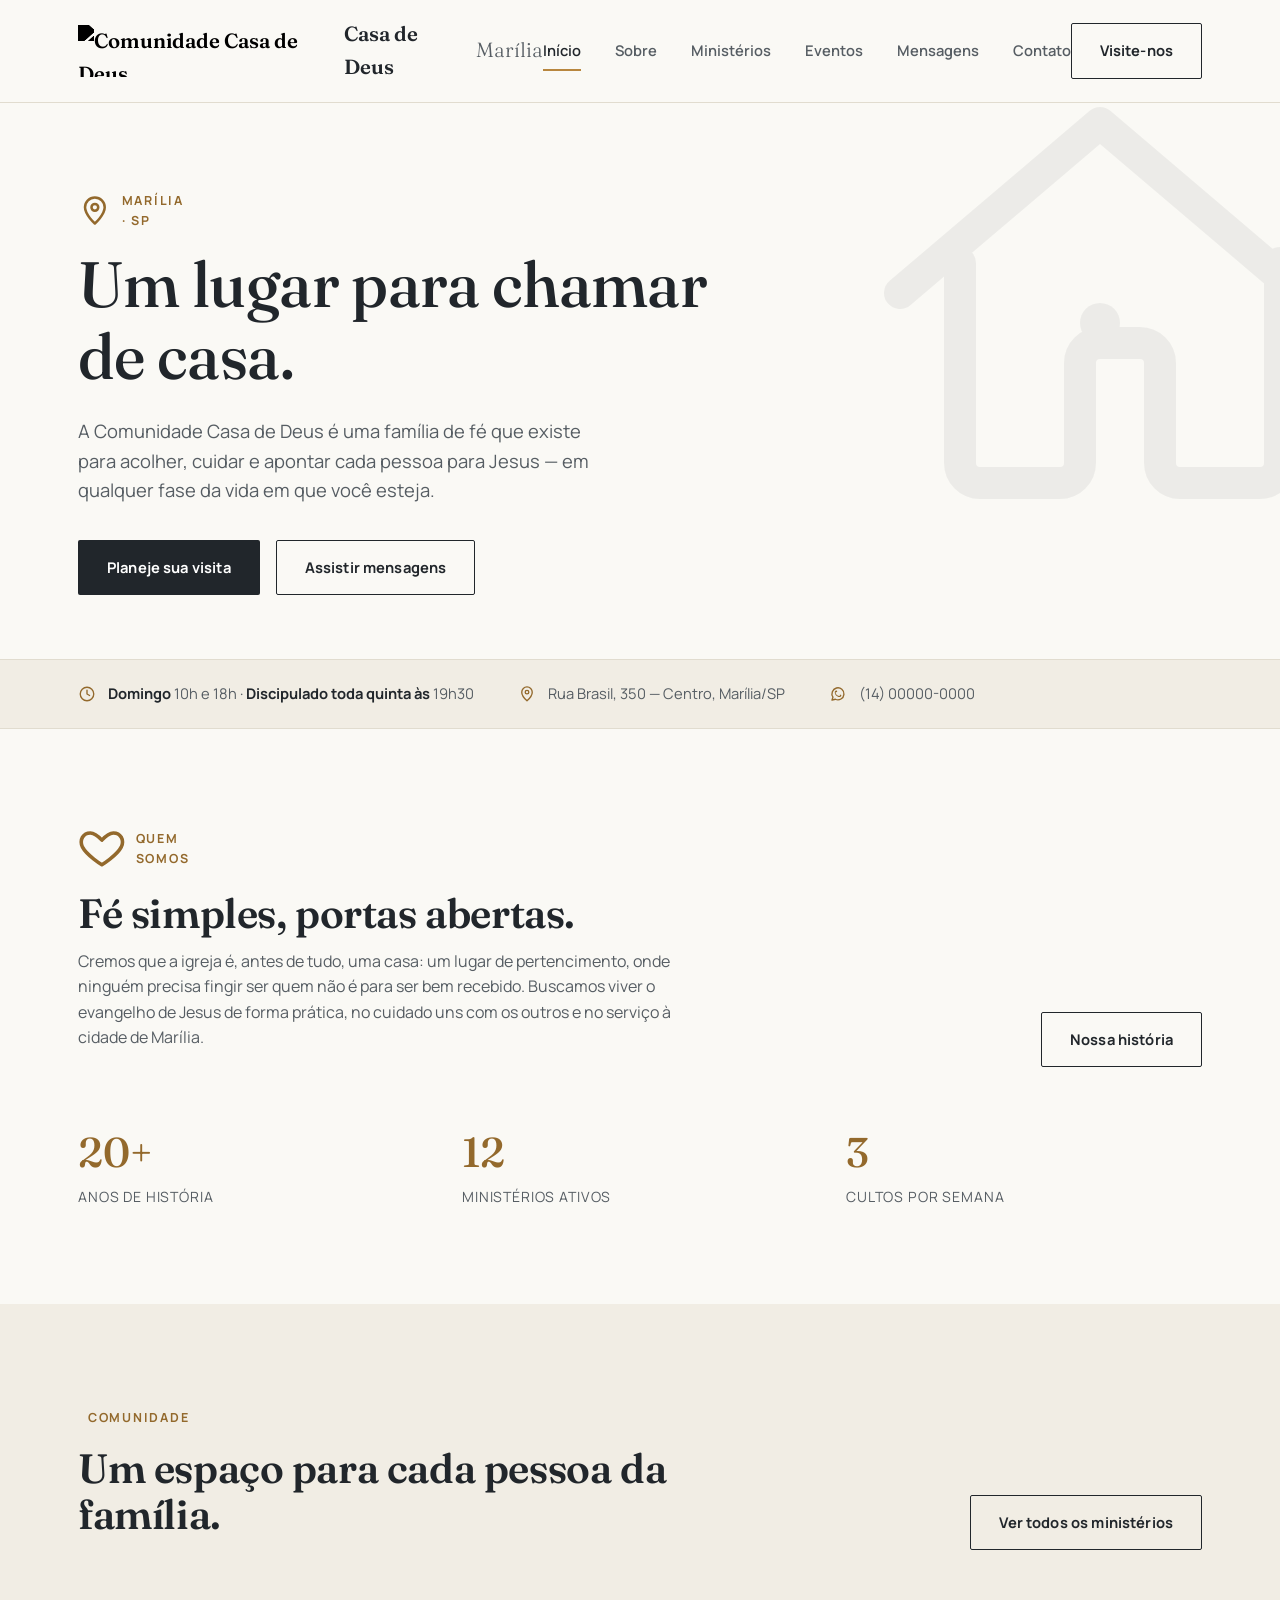
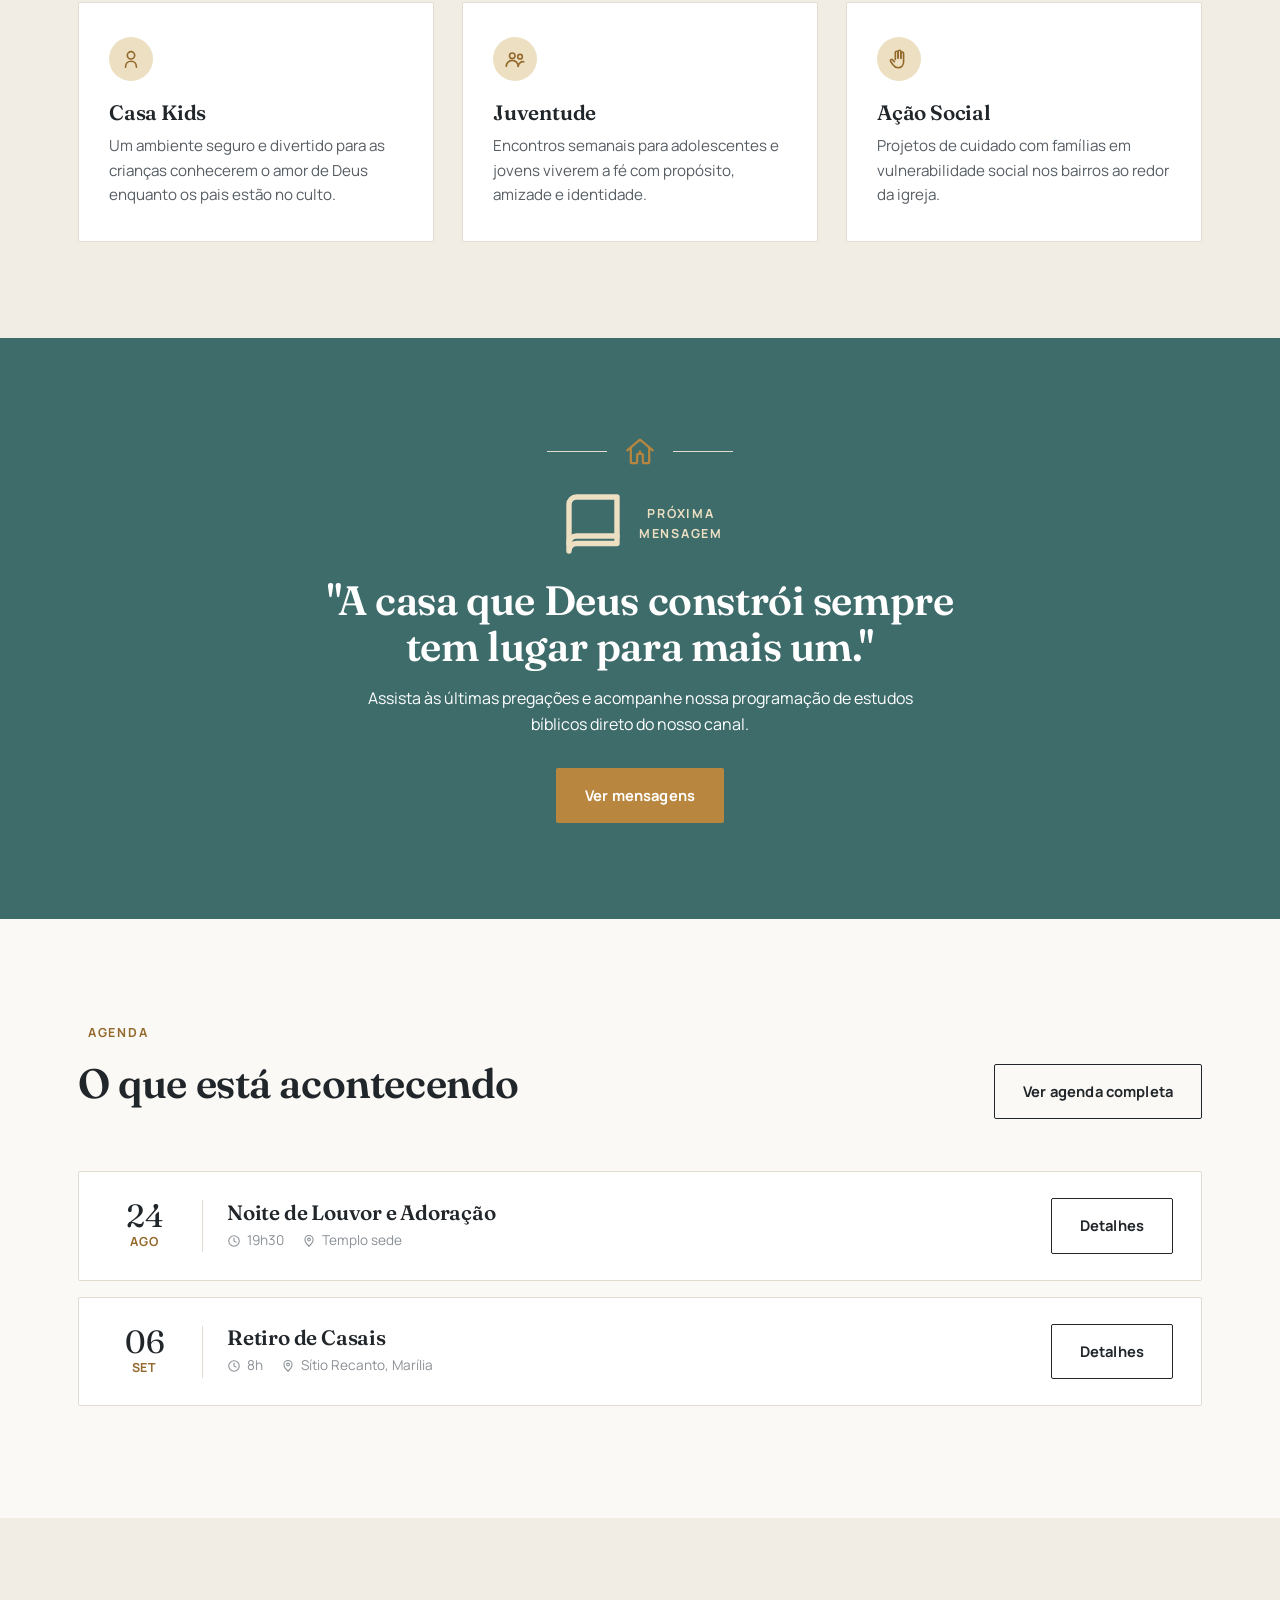
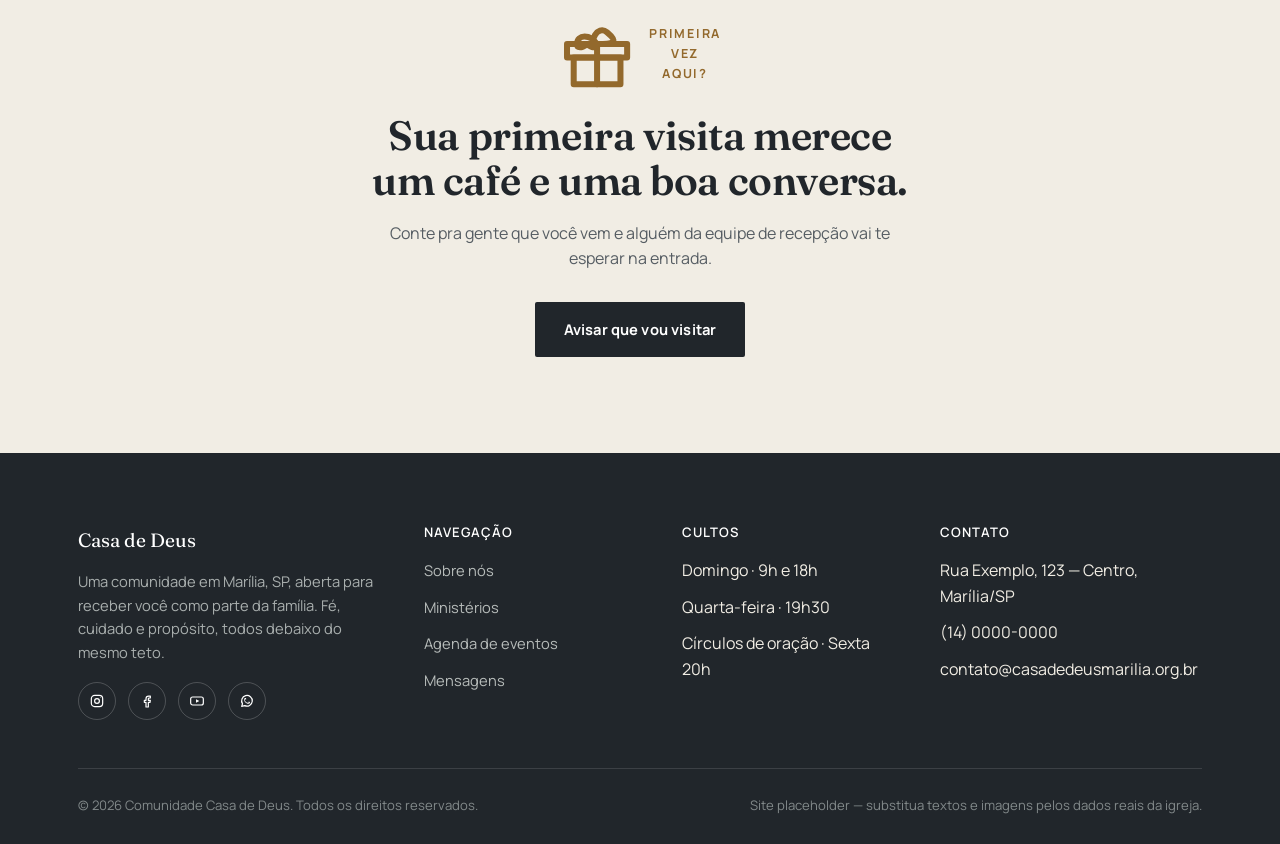
==== commit f071cccc: "edit readme" ====
--- a/index.html
+++ b/index.html
@@ -14,7 +14,8 @@
 <body>
   <header class="site-header">
     <div class="header-inner">
-      <a href="index.html" class="logo"><img src="images/logo.png" alt="Comunidade Casa de Deus" class="logo-img"></a>
+          <a href="index.html" class="logo"><img src="images/logo.png" alt="Comunidade Casa de Deus" class="logo-img">Casa de Deus<span>Marília</span></a>
+
       <nav class="main-nav" id="main-nav">
         <a href="index.html" class="active">Início</a>
         <a href="sobre.html">Sobre</a>
@@ -161,7 +162,7 @@
     <div class="container">
       <div class="footer-grid">
         <div class="footer-col">
-          <div class="footer-logo"><img src="images/logo.png" alt="Comunidade Casa de Deus" class="logo-img footer-logo-img"></div>
+          <div class="footer-logo">Casa de Deus</div>
           <p>Uma comunidade em Marília, SP, aberta para receber você como parte da família. Fé, cuidado e propósito, todos debaixo do mesmo teto.</p>
           <div class="social-row">
             <a href="#" aria-label="Instagram"><svg viewBox="0 0 24 24" fill="none" stroke="currentColor" stroke-width="1.8" stroke-linecap="round" stroke-linejoin="round" xmlns="http://www.w3.org/2000/svg"><rect x="3.5" y="3.5" width="17" height="17" rx="5"/><circle cx="12" cy="12" r="3.6"/><circle cx="17" cy="7" r="0.6" fill="currentColor" stroke="none"/></svg></a>
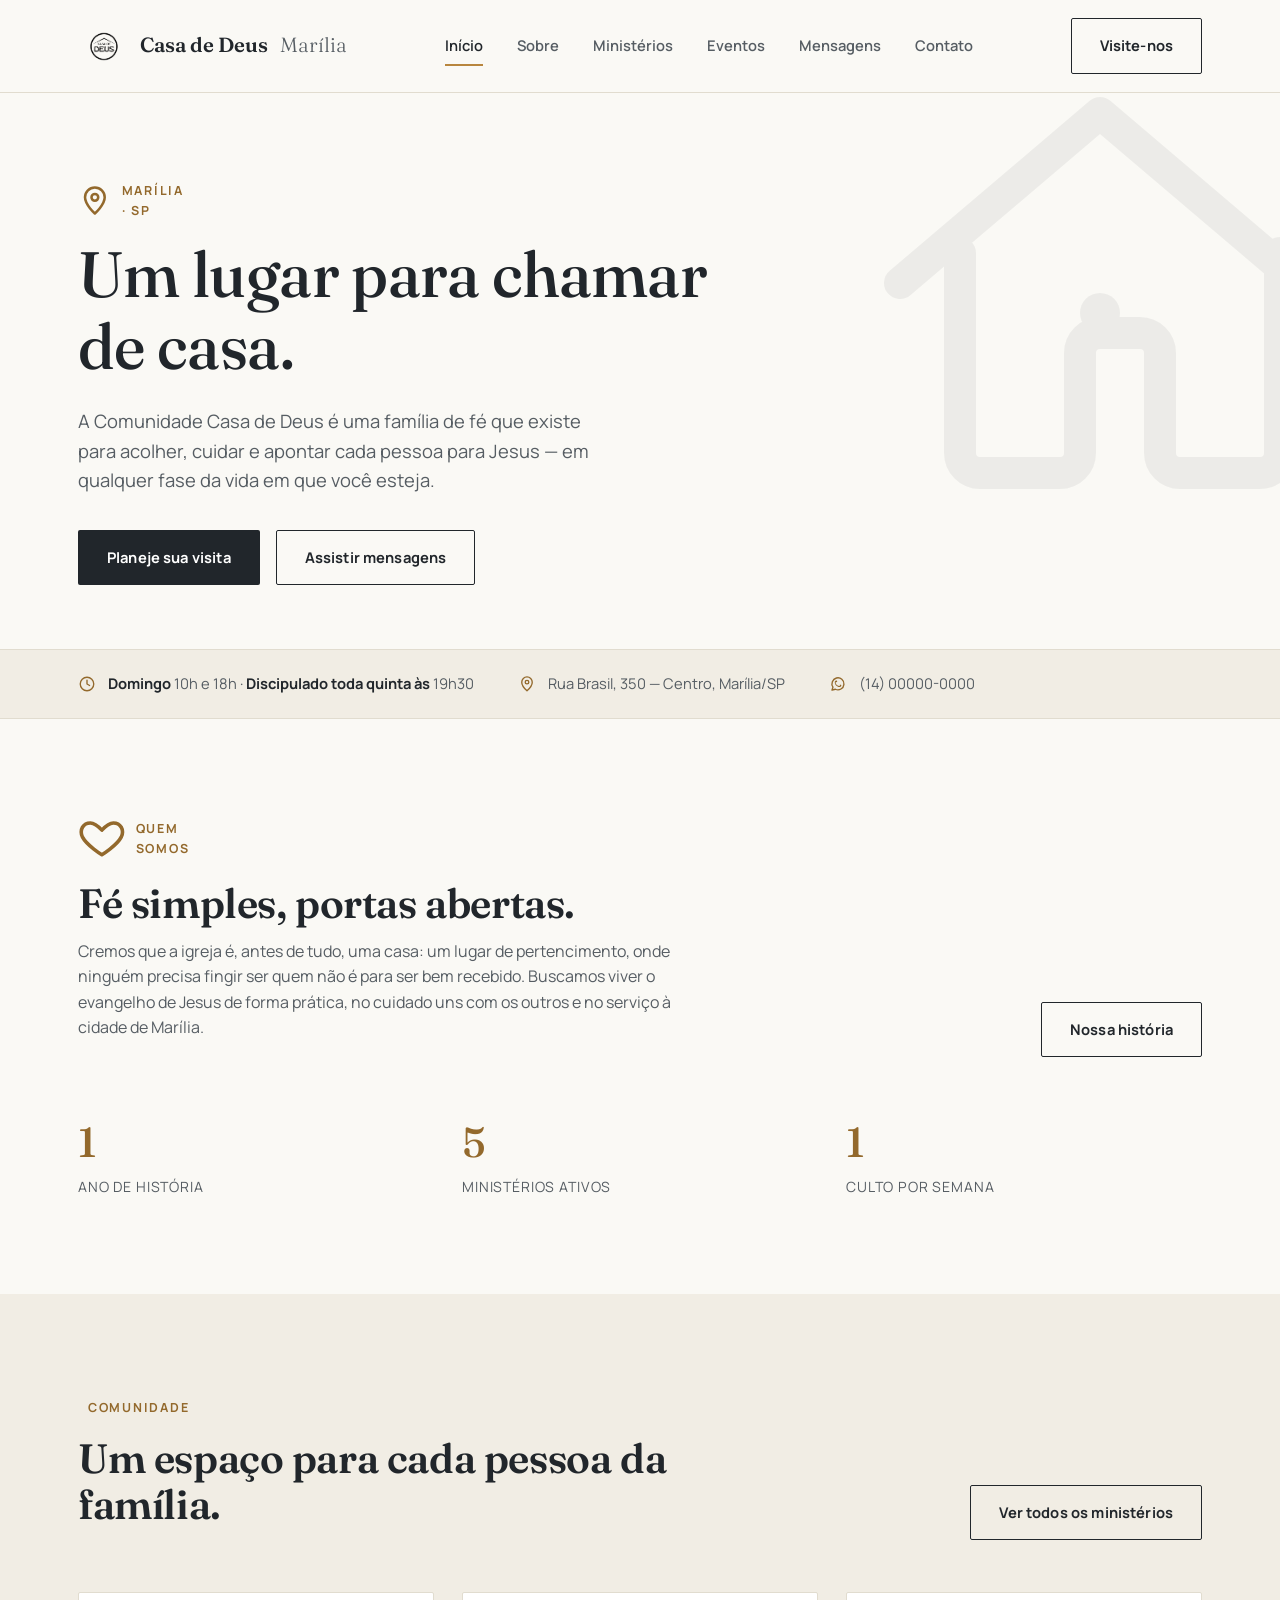
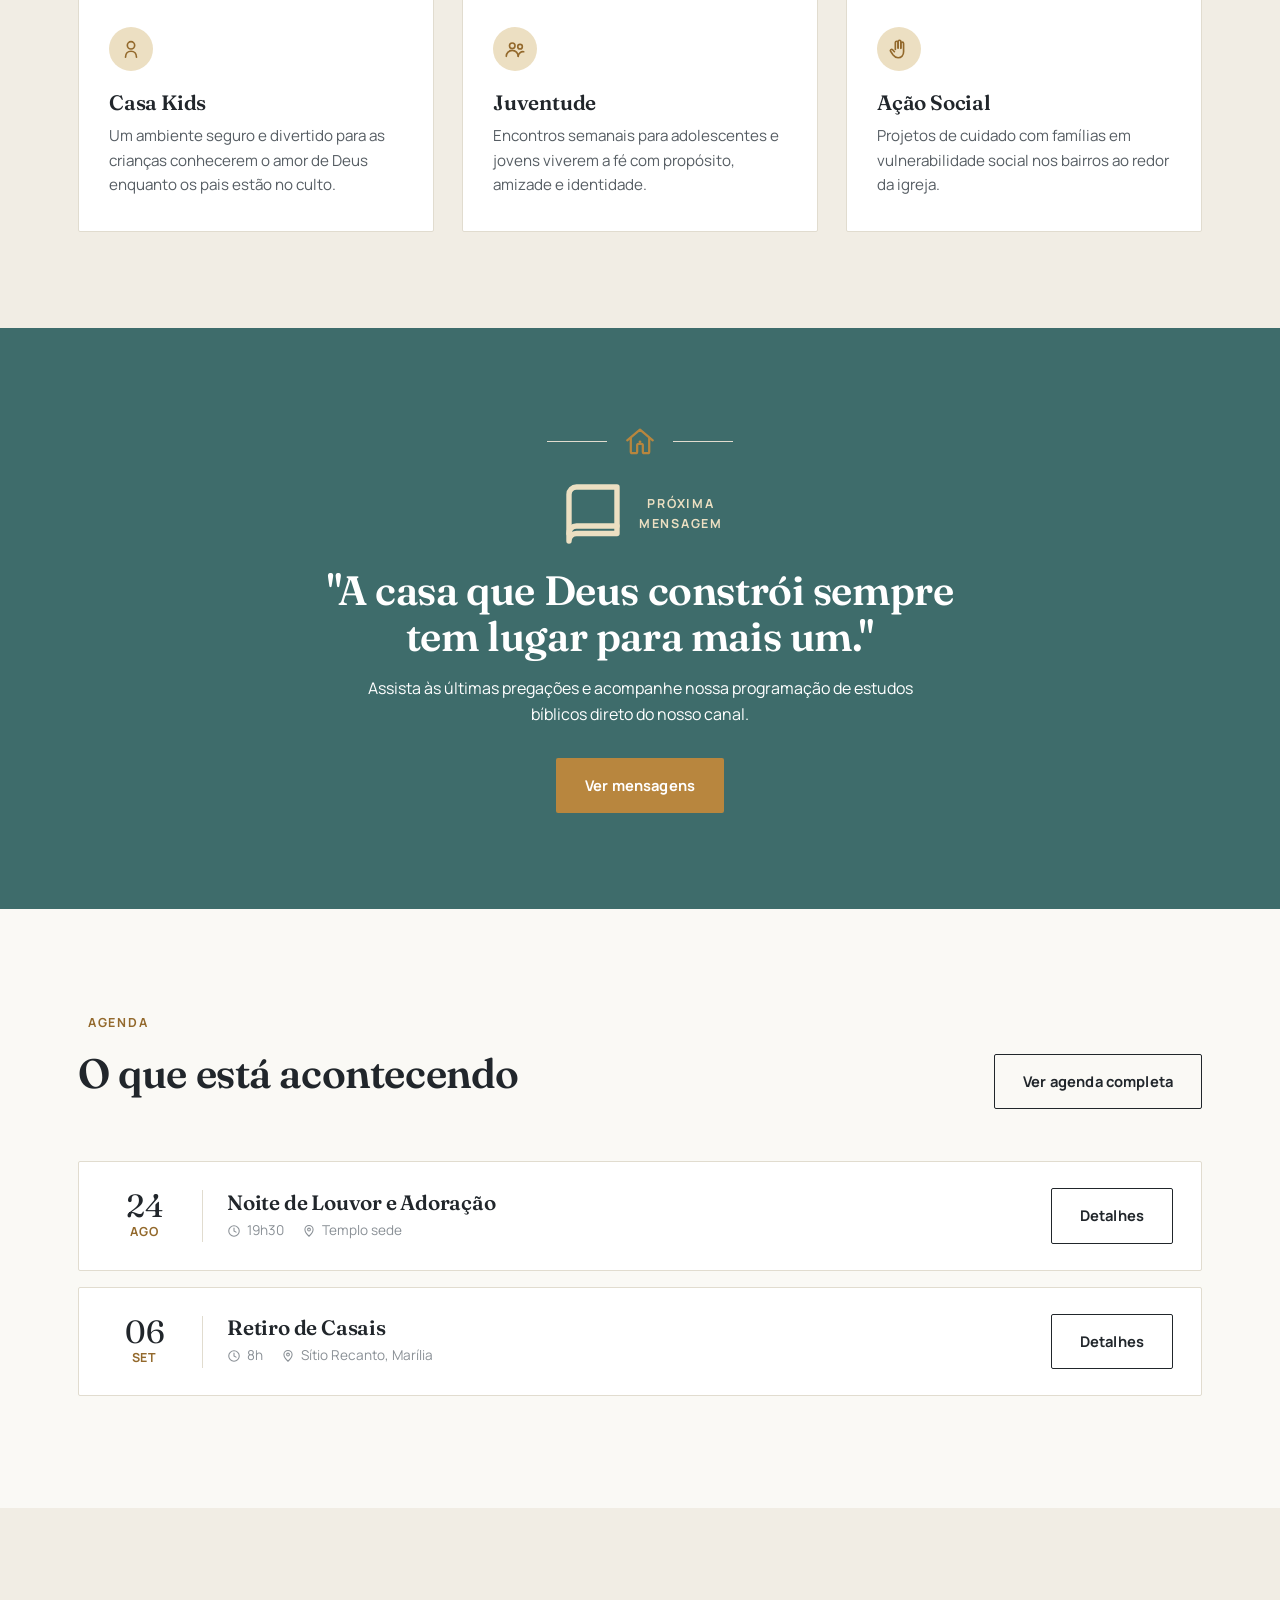
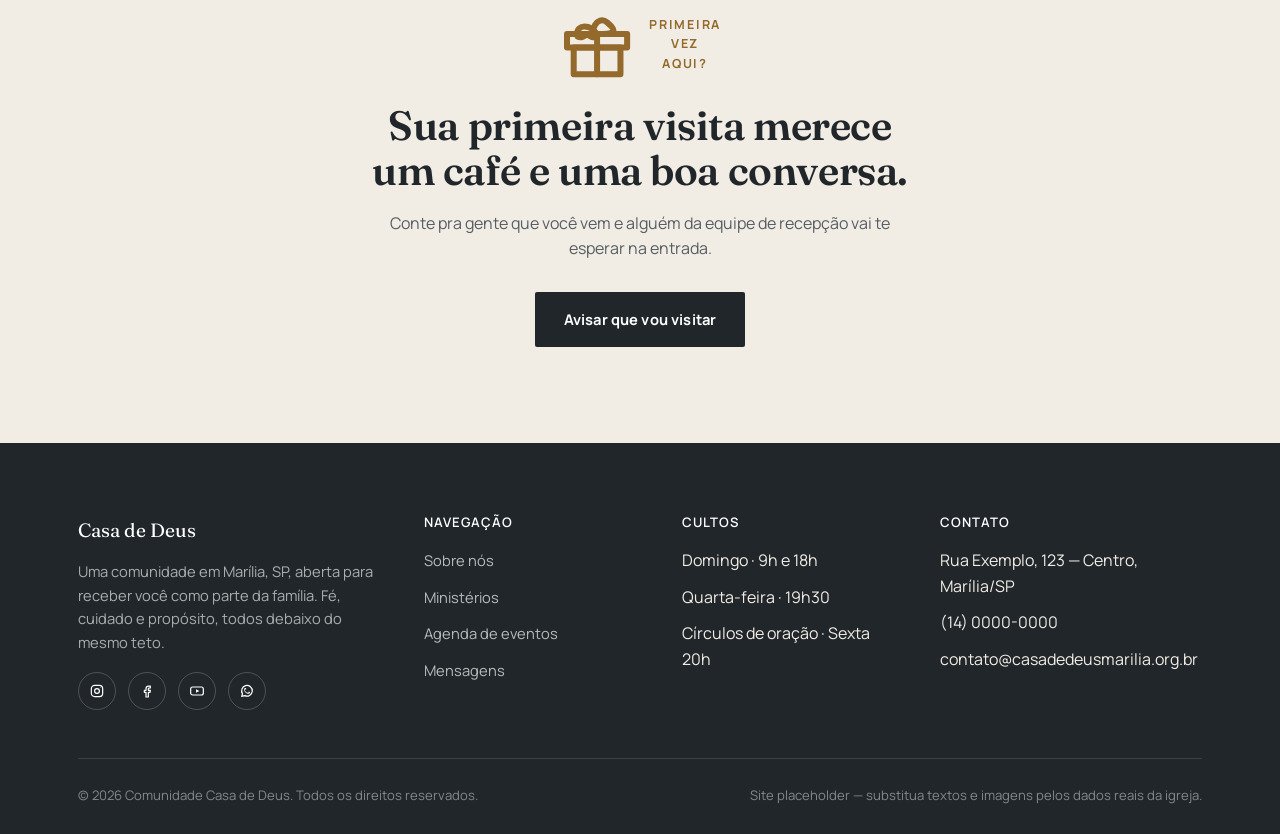
==== commit db2fe7b4: "edição tempo" ====
--- a/index.html
+++ b/index.html
@@ -70,9 +70,9 @@
         <a href="sobre.html" class="btn btn-ghost">Nossa história</a>
       </div>
       <div class="grid grid-3">
-        <div class="stat reveal"><div class="num">20+</div><div class="label">Anos de história</div></div>
-        <div class="stat reveal"><div class="num">12</div><div class="label">Ministérios ativos</div></div>
-        <div class="stat reveal"><div class="num">3</div><div class="label">Cultos por semana</div></div>
+        <div class="stat reveal"><div class="num">1</div><div class="label">Ano de história</div></div>
+        <div class="stat reveal"><div class="num">5</div><div class="label">Ministérios ativos</div></div>
+        <div class="stat reveal"><div class="num">1</div><div class="label">Culto por semana</div></div>
       </div>
     </div>
   </section>
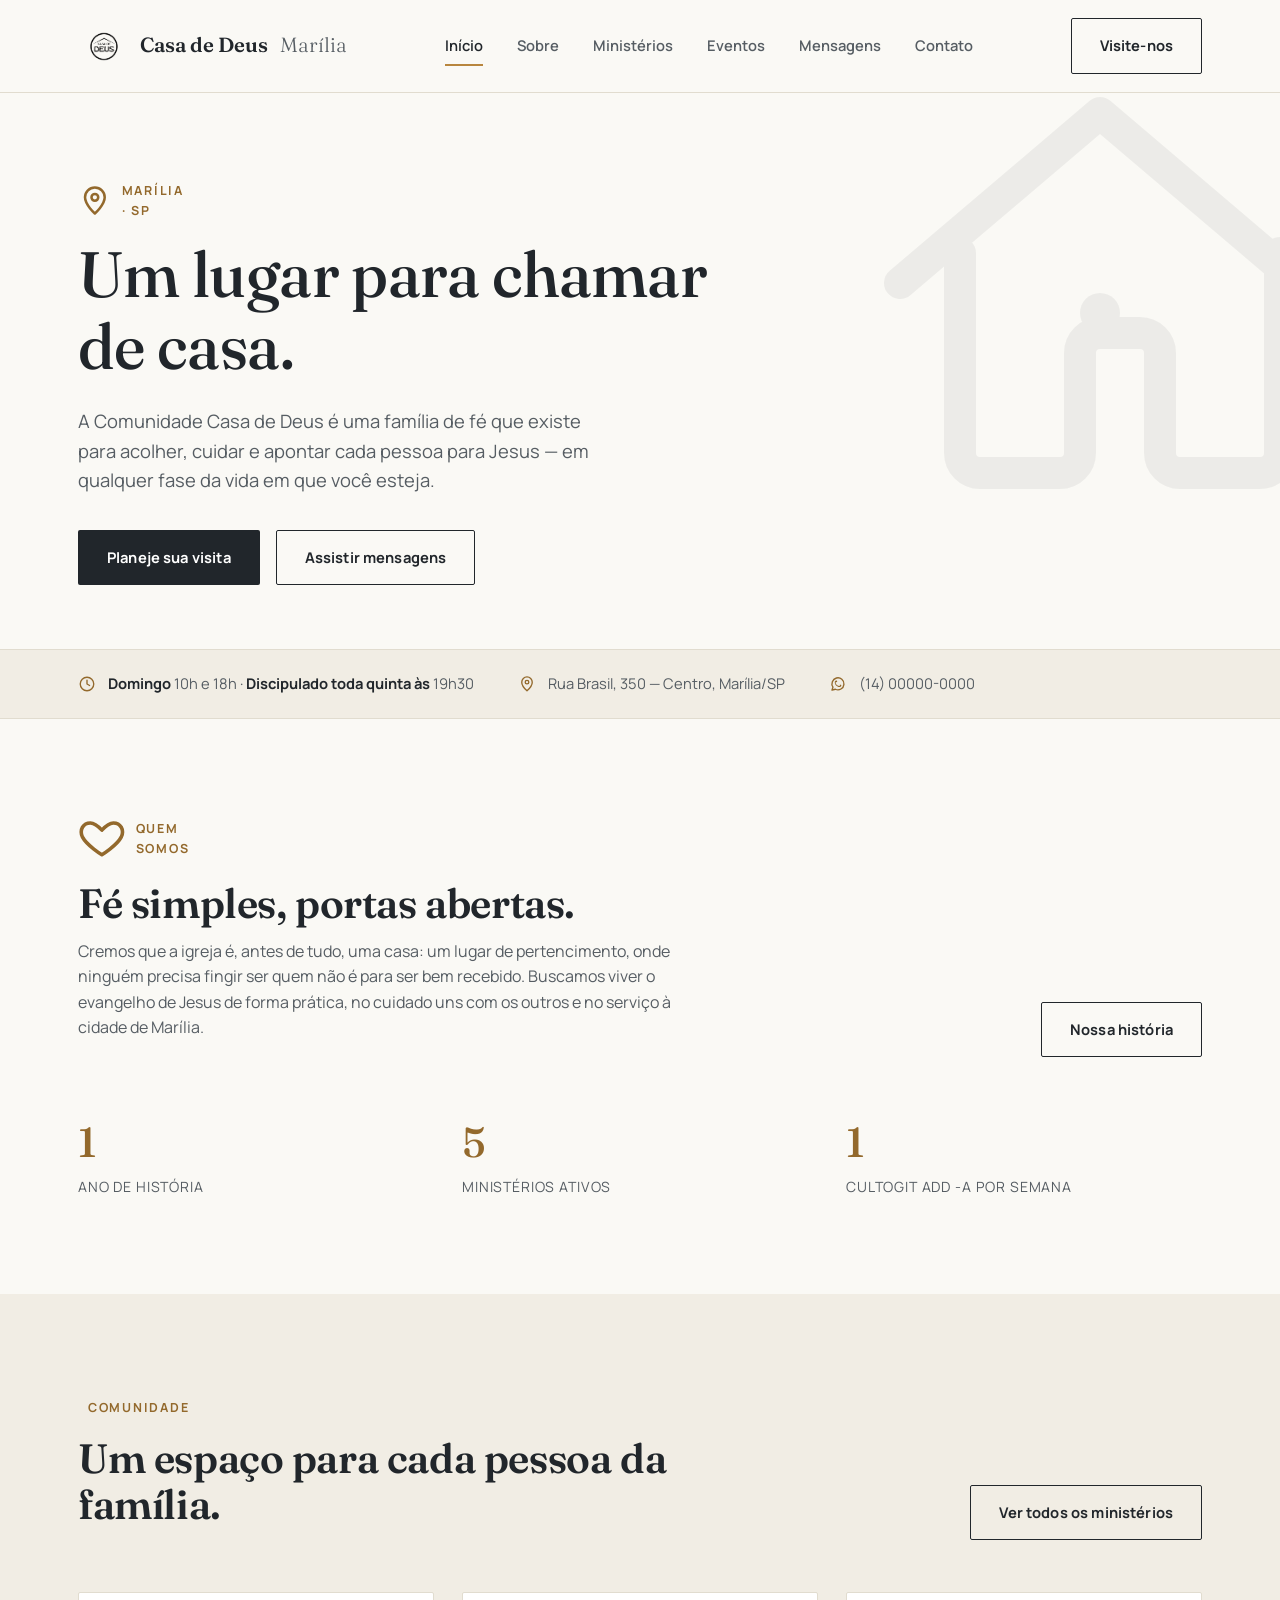
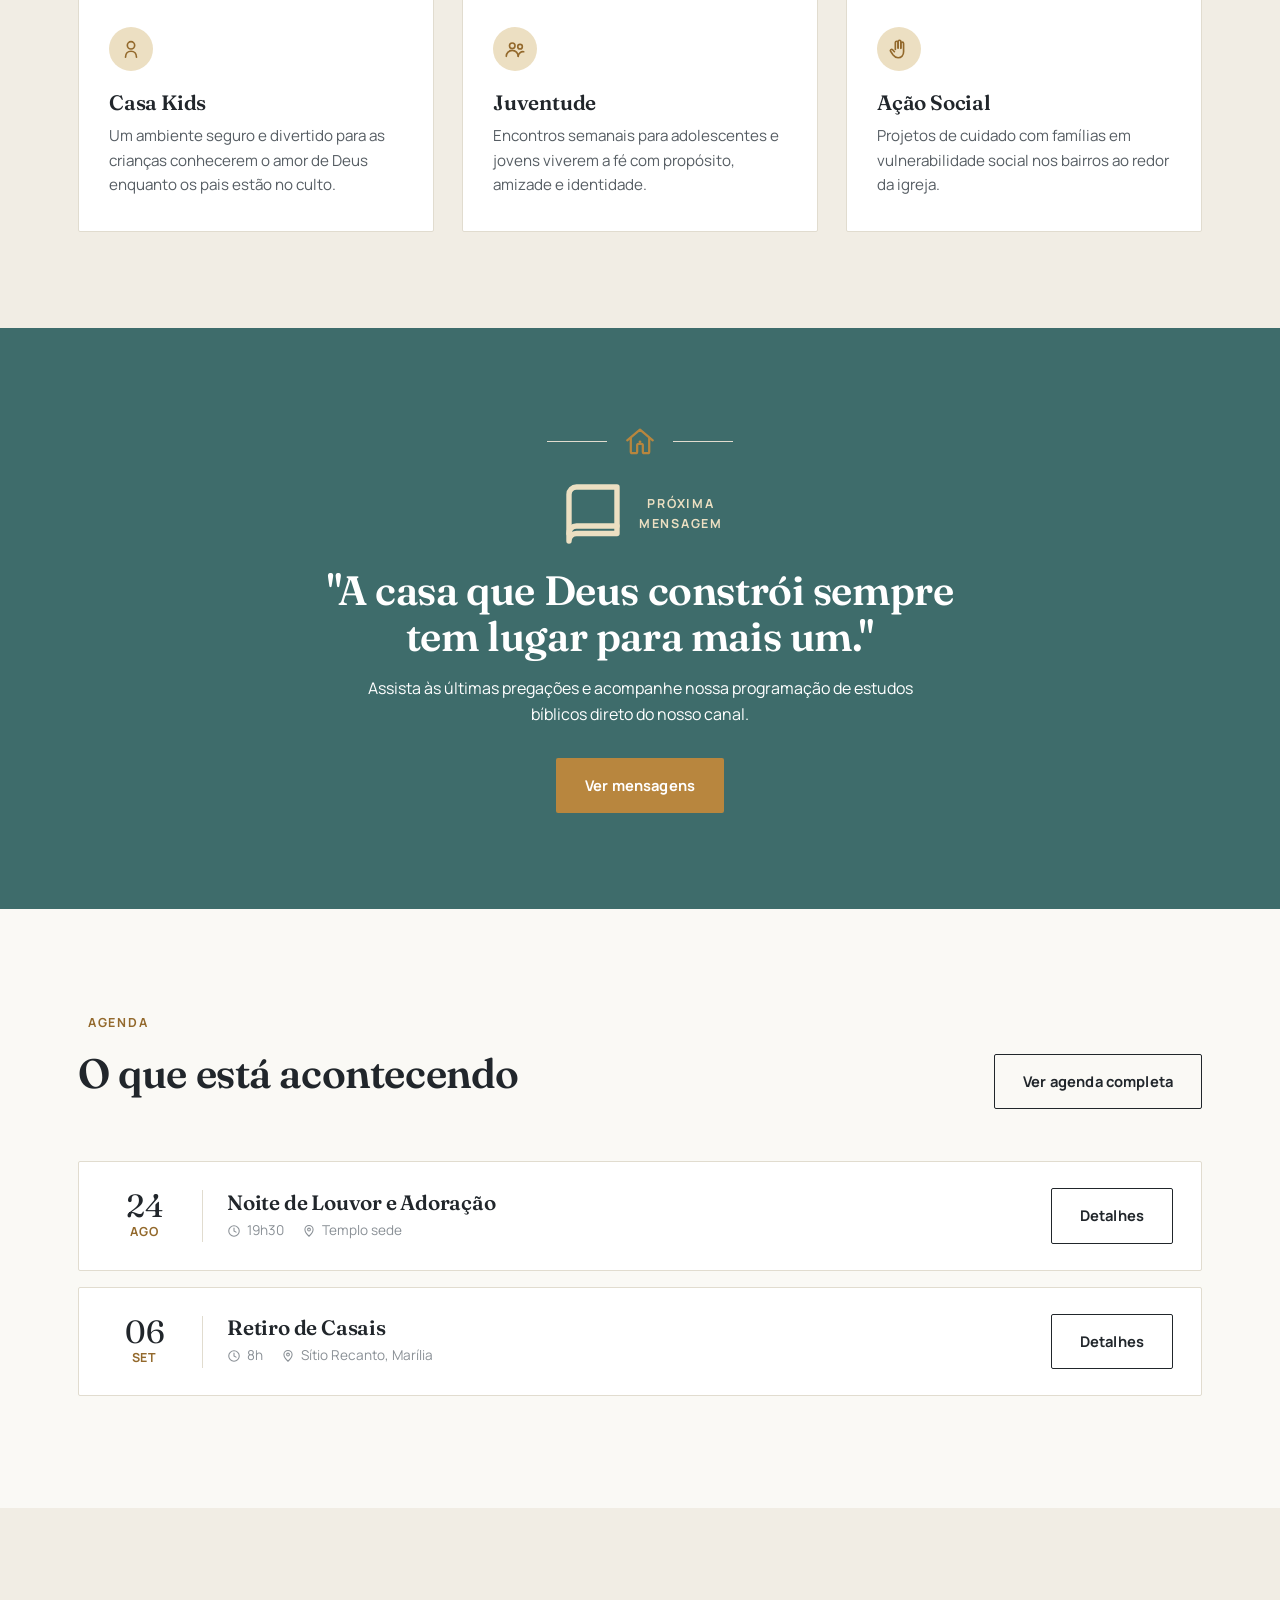
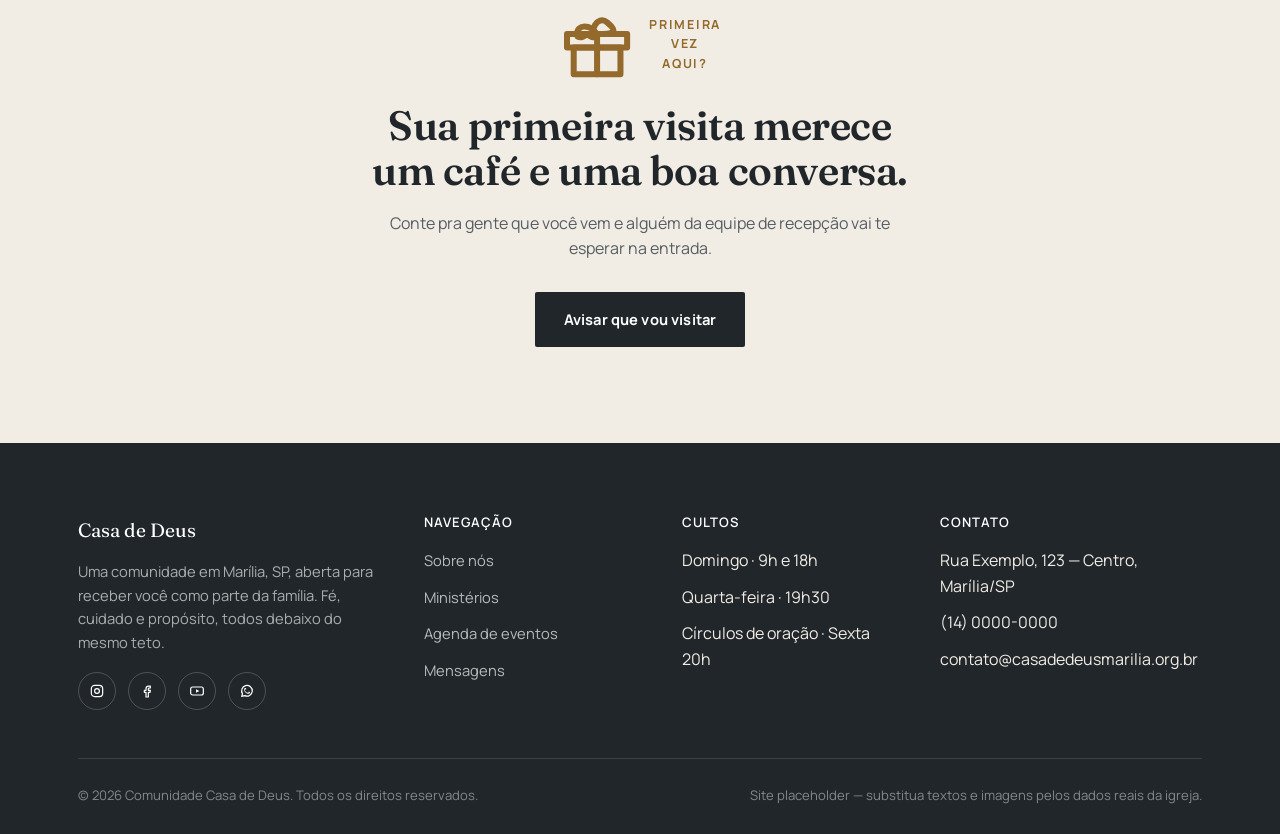
==== commit 695e9412: "edita o tepo de historia" ====
--- a/index.html
+++ b/index.html
@@ -72,7 +72,7 @@
       <div class="grid grid-3">
         <div class="stat reveal"><div class="num">1</div><div class="label">Ano de história</div></div>
         <div class="stat reveal"><div class="num">5</div><div class="label">Ministérios ativos</div></div>
-        <div class="stat reveal"><div class="num">1</div><div class="label">Culto por semana</div></div>
+        <div class="stat reveal"><div class="num">1</div><div class="label">Cultogit add -A por semana</div></div>
       </div>
     </div>
   </section>
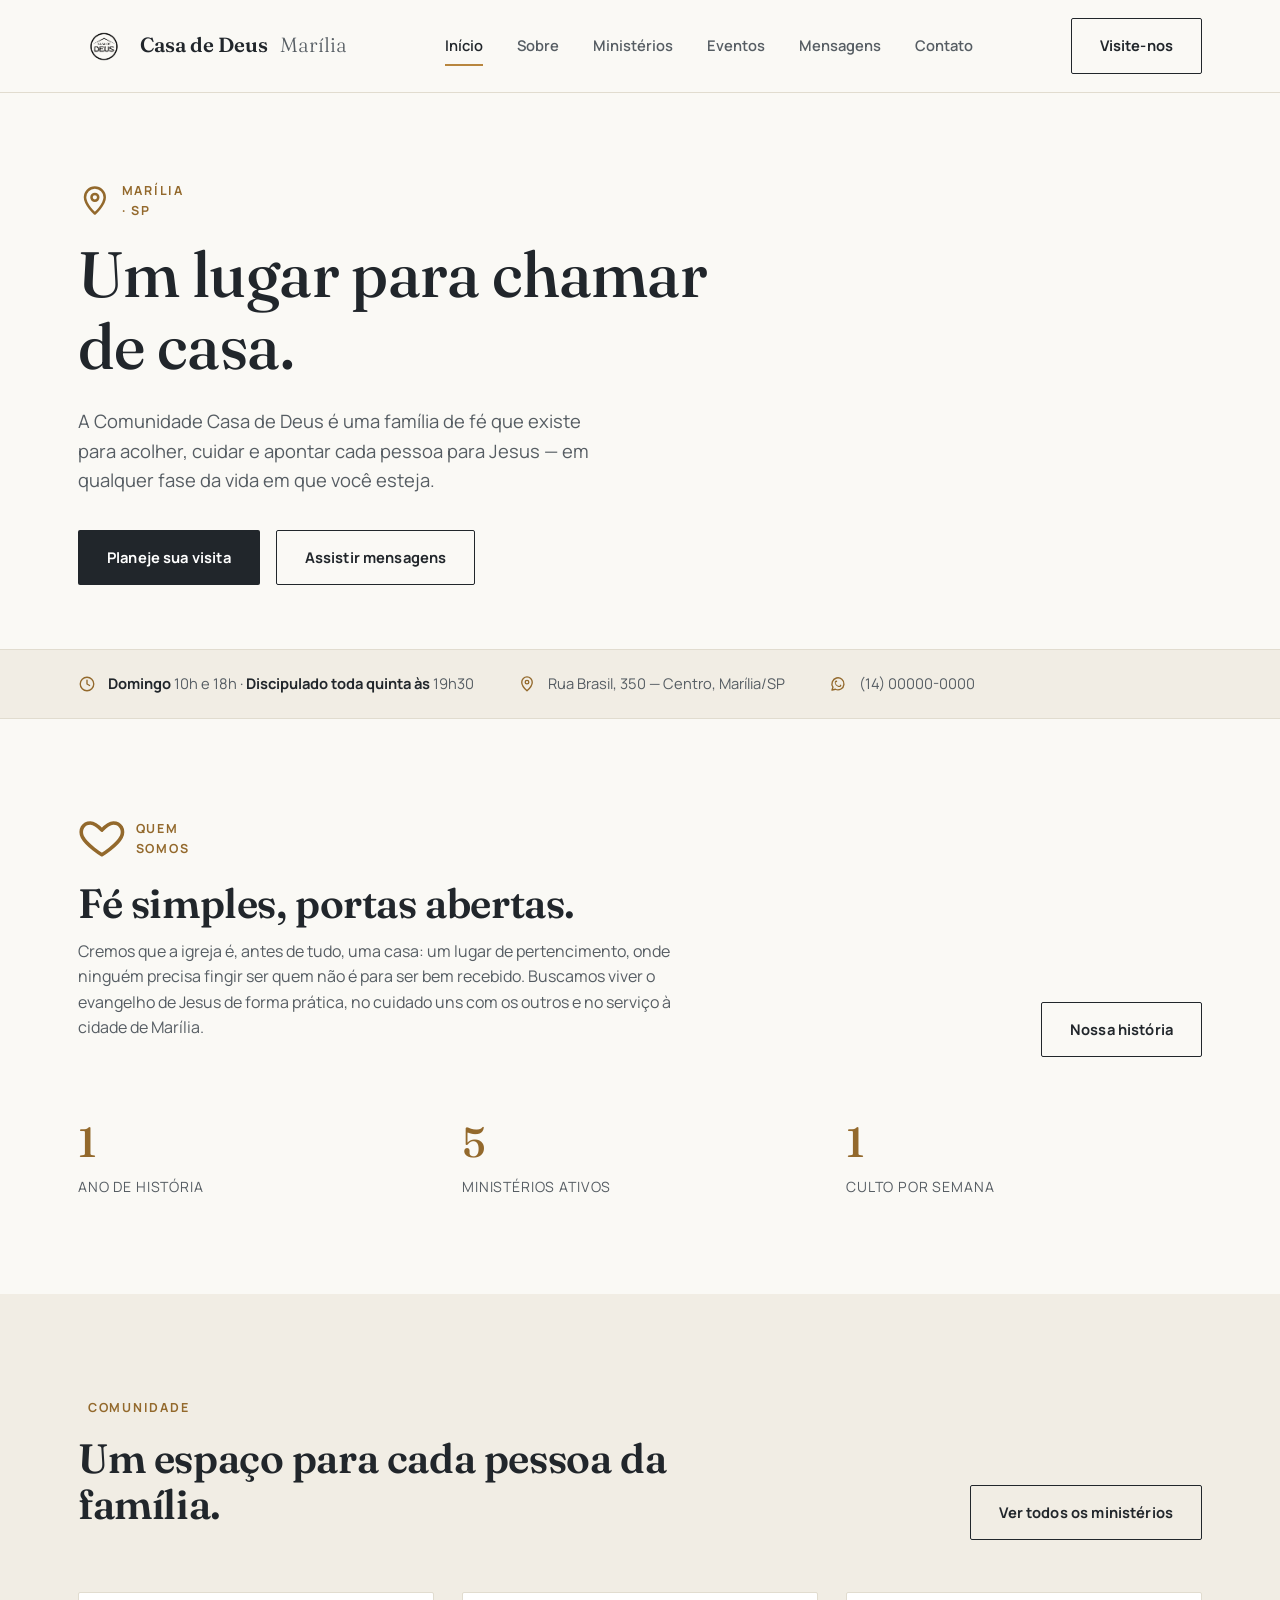
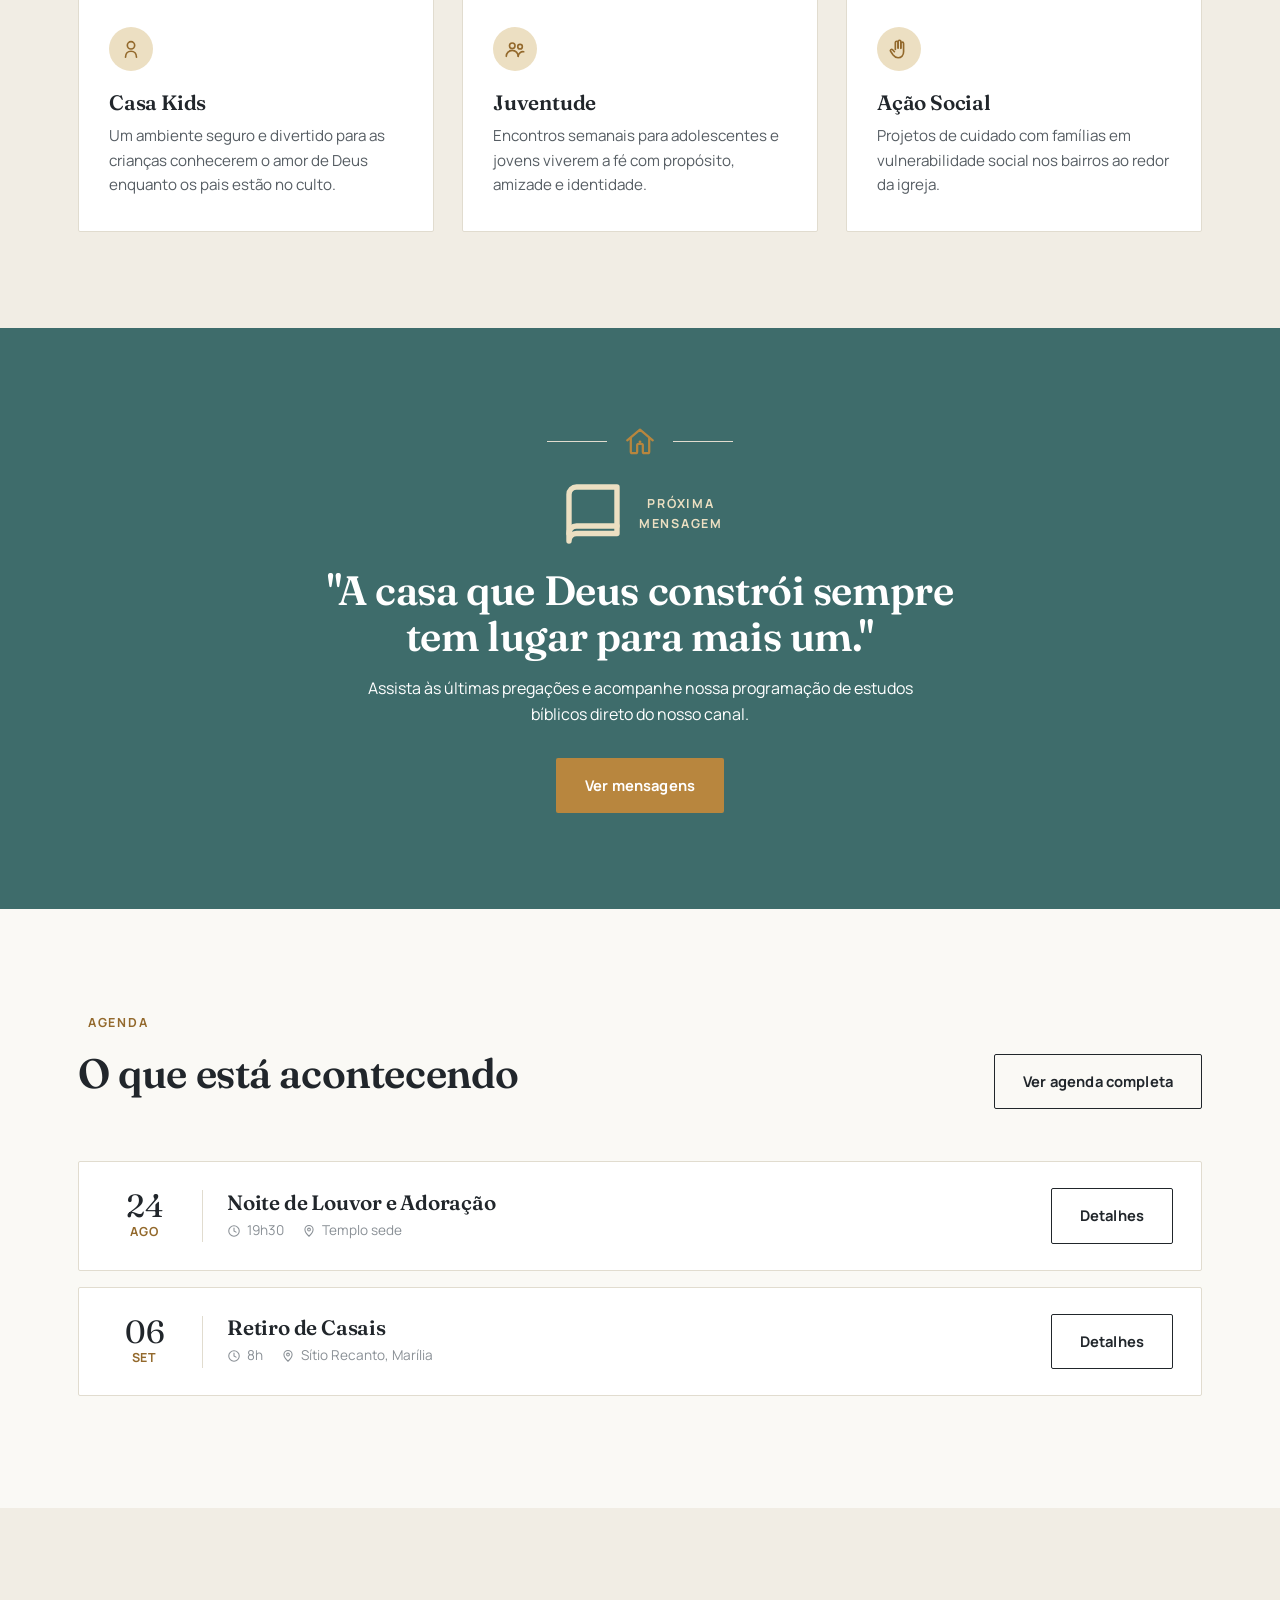
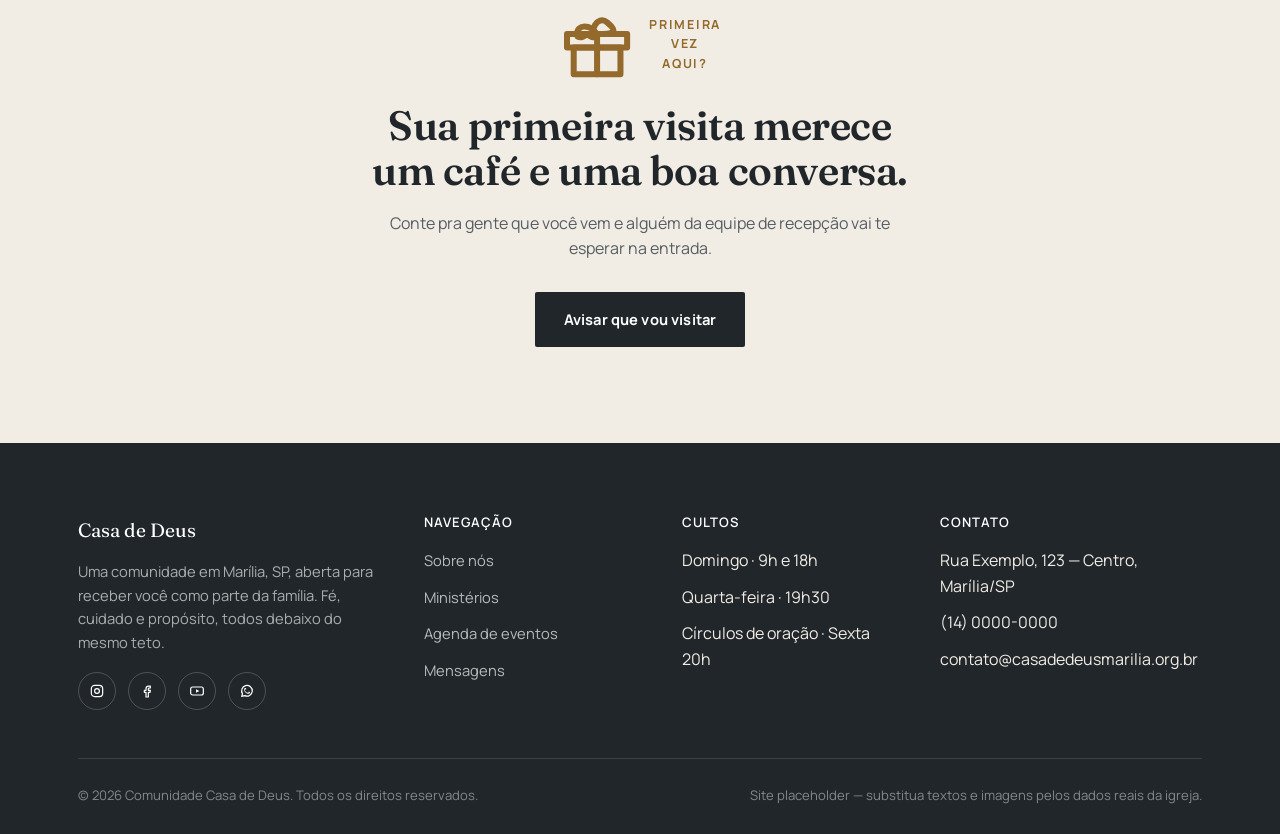
==== commit de6ad782: "atualizações" ====
--- a/index.html
+++ b/index.html
@@ -72,7 +72,7 @@
       <div class="grid grid-3">
         <div class="stat reveal"><div class="num">1</div><div class="label">Ano de história</div></div>
         <div class="stat reveal"><div class="num">5</div><div class="label">Ministérios ativos</div></div>
-        <div class="stat reveal"><div class="num">1</div><div class="label">Cultogit add -A por semana</div></div>
+        <div class="stat reveal"><div class="num">1</div><div class="label">Culto por semana</div></div>
       </div>
     </div>
   </section>
--- a/css/style.css
+++ b/css/style.css
@@ -97,6 +97,7 @@
   opacity: .06;
   color: var(--ink);
   z-index: 0;
+  display: none;
 }
 
 /* -------------------------------- buttons -------------------------------- */
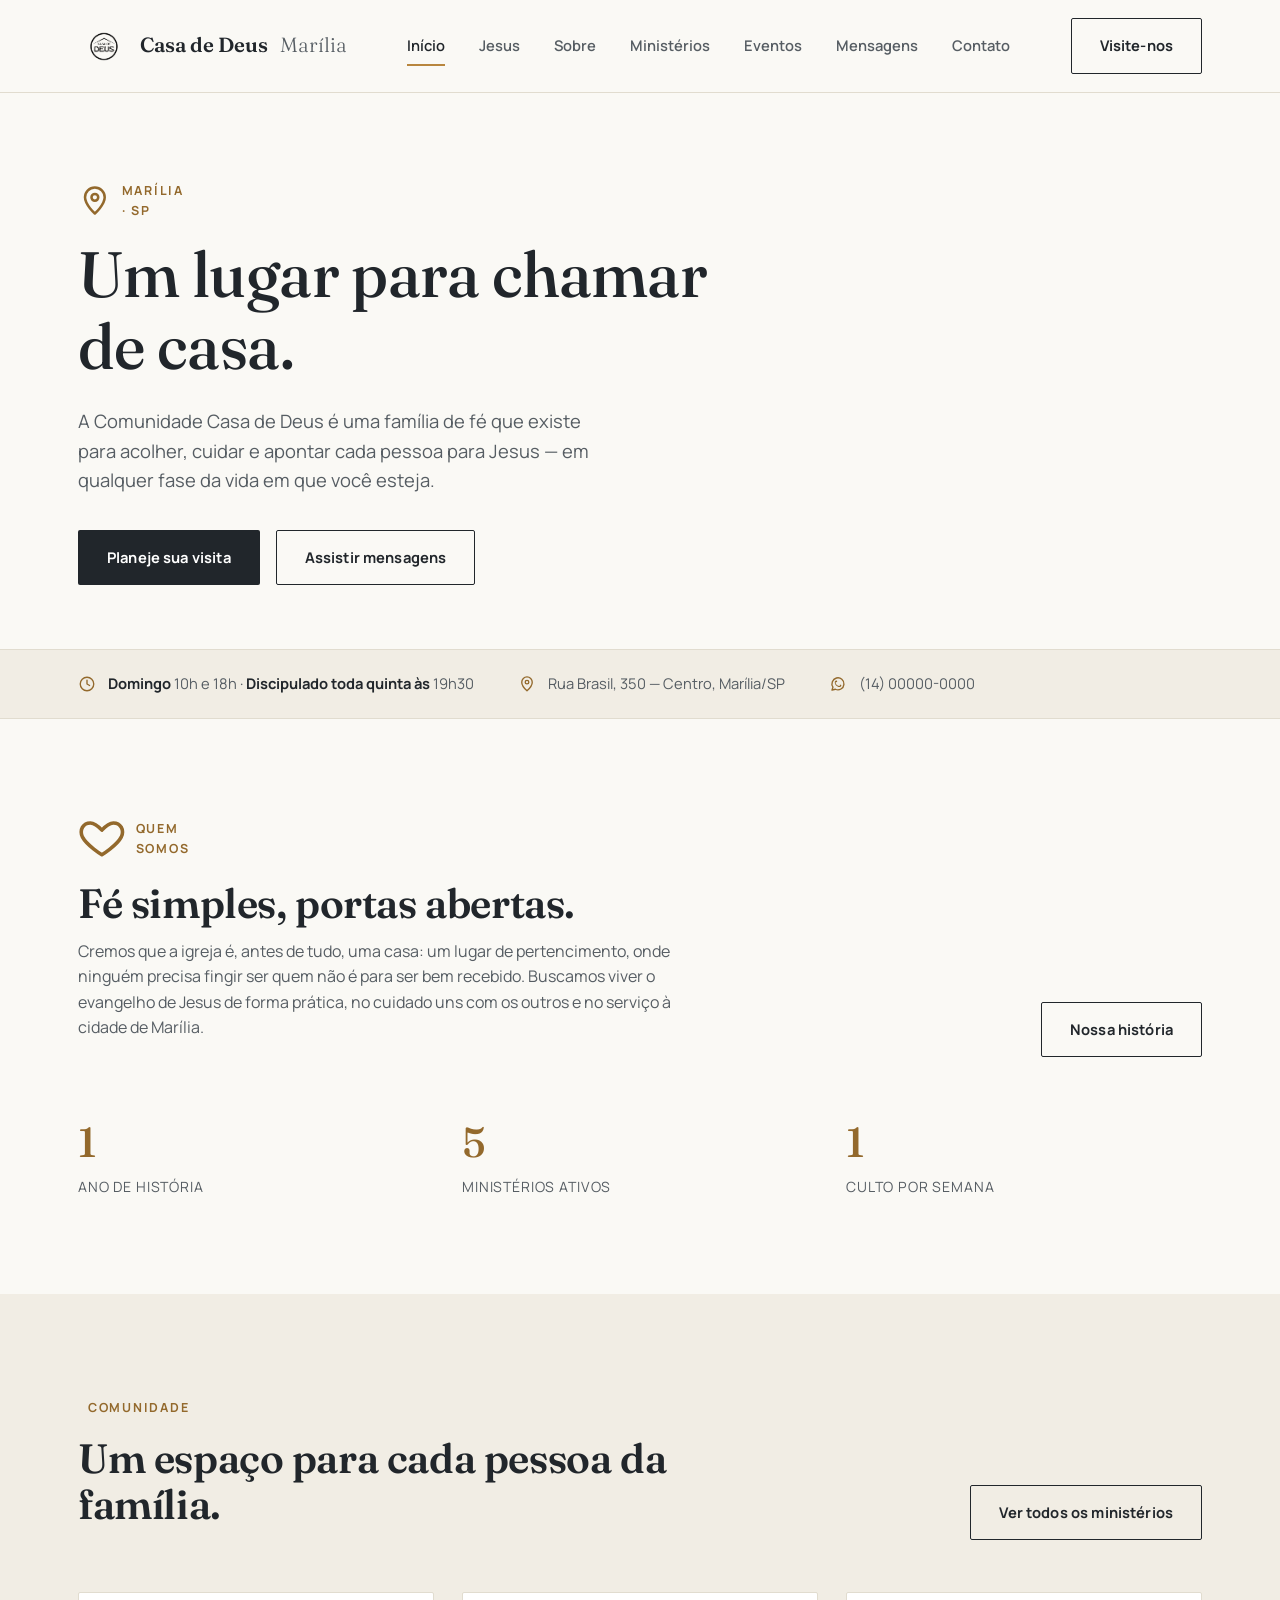
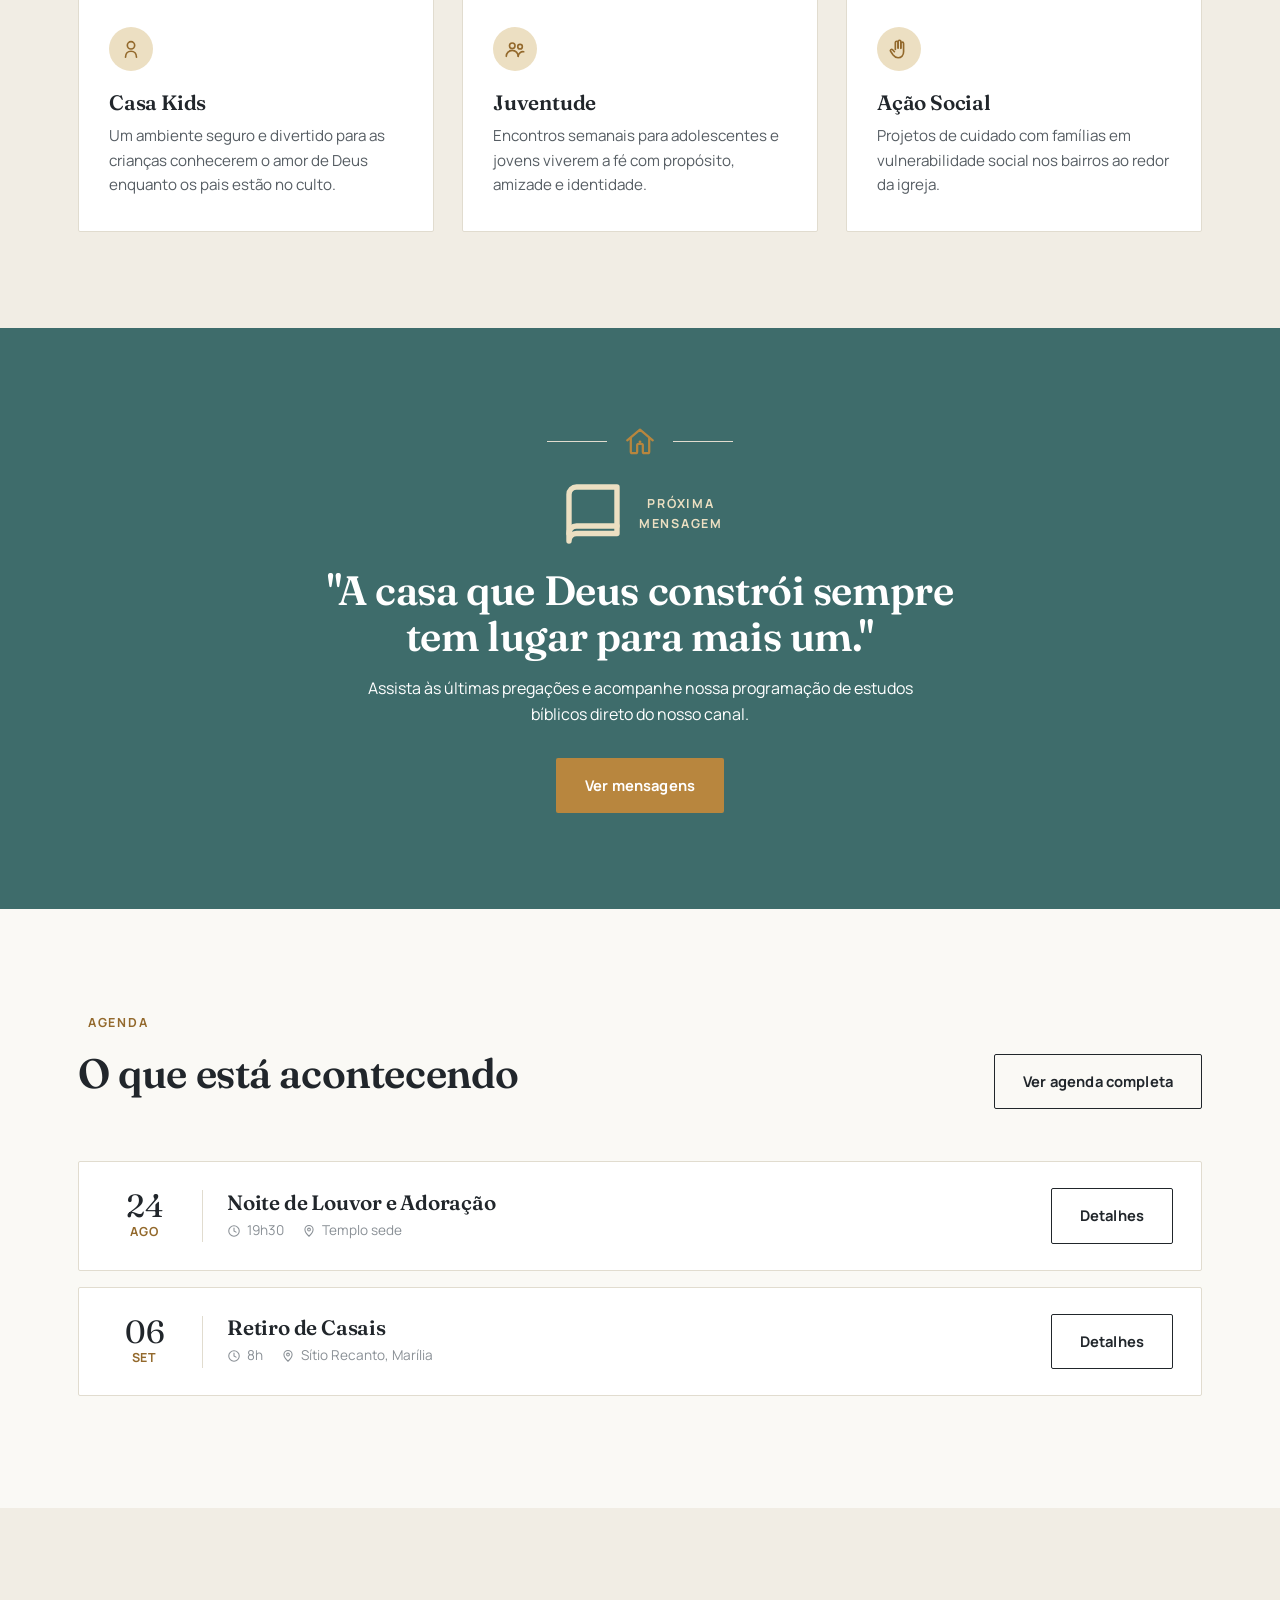
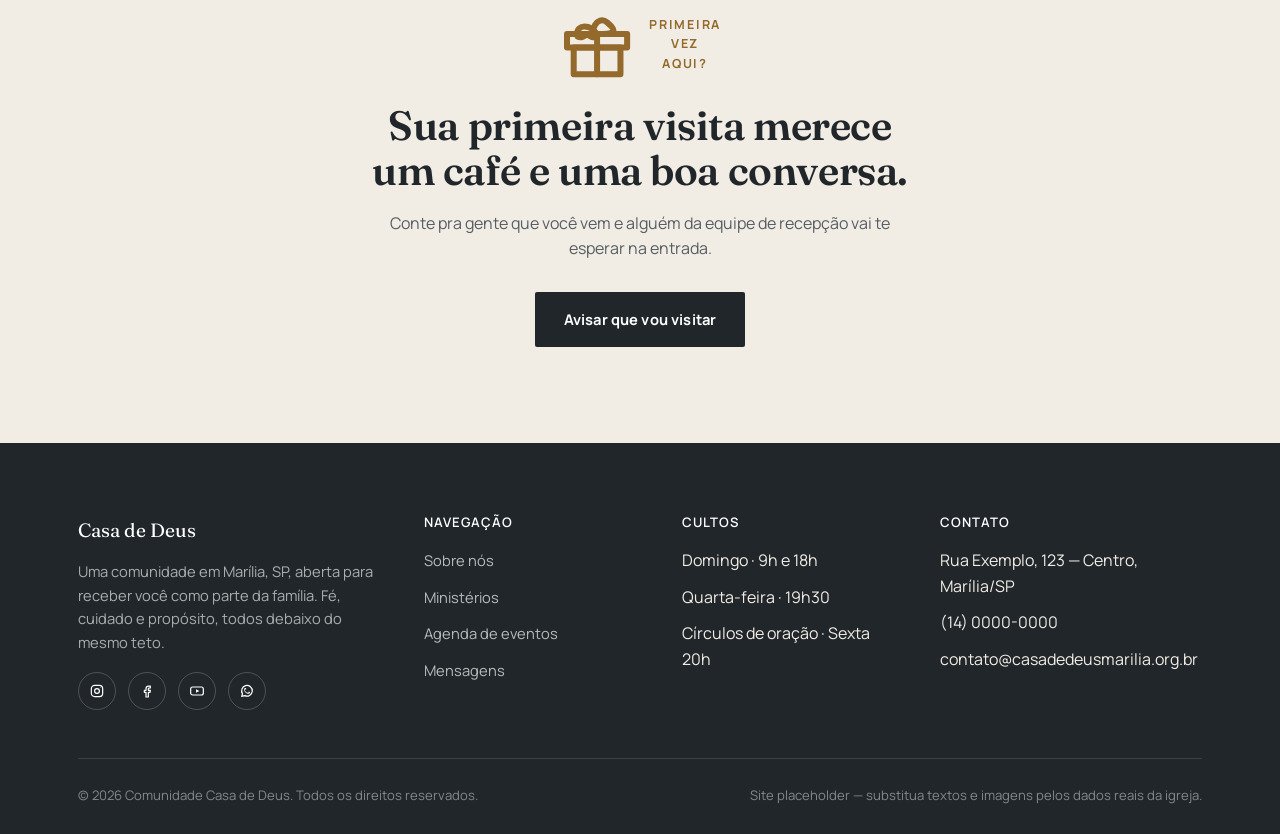
==== commit 45e52df5: "Adiciona página "Jesus" e corrige menu mobile - Nova página jesus.html: hero com foto, quem é Jesus," ====
--- a/index.html
+++ b/index.html
@@ -18,6 +18,7 @@
 
       <nav class="main-nav" id="main-nav">
         <a href="index.html" class="active">Início</a>
+        <a href="jesus.html">Jesus</a>
         <a href="sobre.html">Sobre</a>
         <a href="ministerios.html">Ministérios</a>
         <a href="eventos.html">Eventos</a>
--- a/css/style.css
+++ b/css/style.css
@@ -452,12 +452,15 @@
 }
 @media (max-width: 760px){
   .main-nav{
-    position: fixed; inset: 68px 0 0 0; background: var(--bg);
+    position: absolute; top: 100%; left: 0; right: 0;
+    height: 100vh; height: 100dvh; background: var(--bg);
+    border-top: 1px solid var(--line);
     flex-direction: column; align-items: flex-start; padding: 30px 28px;
-    gap: 22px; transform: translateX(100%); transition: transform .3s var(--ease);
+    gap: 22px; clip-path: inset(0 0 0 100%); visibility: hidden;
+    transition: clip-path .3s var(--ease), visibility .3s;
     overflow-y: auto;
   }
-  .main-nav.open{ transform: translateX(0); }
+  .main-nav.open{ clip-path: inset(0); visibility: visible; }
   .main-nav a{ font-size: 1.1rem; }
   .nav-toggle{ display: block; }
   .header-cta .btn-ghost{ display:none; }
@@ -470,4 +473,139 @@
 }
 
 .logo-img{ height: 52px; width: auto; display: block; filter: brightness(0); }
-.footer-logo-img{ height: 34px; }+.footer-logo-img{ height: 34px; }
+/* ==========================================================================
+   Página "Jesus"
+   ========================================================================== */
+.jesus-hero{
+  position: relative; overflow: hidden; color: var(--white);
+  min-height: 78vh; display: flex; align-items: flex-end;
+  padding: 120px 0 72px; background: var(--ink);
+}
+.jesus-hero .hero-bg{
+  position: absolute; inset: 0; width: 100%; height: 100%;
+  object-fit: cover; object-position: center 40%;
+}
+.jesus-hero::after{
+  content: ""; position: absolute; inset: 0;
+  background: linear-gradient(180deg, rgba(20,24,28,.25) 0%, rgba(20,24,28,.55) 45%, rgba(20,24,28,.88) 100%);
+}
+.jesus-hero .container{ position: relative; z-index: 1; }
+.jesus-hero h1{ color: var(--white); max-width: 760px; }
+.jesus-hero h1 em{ font-style: italic; color: var(--gold-soft); font-weight: 500; }
+.jesus-hero .eyebrow{ color: var(--gold-soft); }
+.jesus-hero p.lead{ color: rgba(255,255,255,.86); font-size: 1.15rem; max-width: 600px; margin-bottom: 34px; }
+.jesus-hero .btn-ghost{ border-color: var(--white); color: var(--white); }
+.jesus-hero .btn-ghost:hover{ background: var(--white); color: var(--ink); }
+.jesus-hero .btn-gold:hover{ background: var(--white); color: var(--ink); }
+
+.anchor-nav{ background: var(--bg); border-bottom: 1px solid var(--line); }
+.anchor-nav .container{
+  display: flex; gap: 10px; overflow-x: auto; padding-top: 16px; padding-bottom: 16px;
+  scrollbar-width: none;
+}
+.anchor-nav .container::-webkit-scrollbar{ display: none; }
+.anchor-nav a{
+  white-space: nowrap; font-size: .86rem; font-weight: 700; color: var(--ink-soft);
+  padding: 9px 16px; border: 1px solid var(--line); border-radius: 999px;
+  transition: all .2s var(--ease);
+}
+.anchor-nav a:hover{ border-color: var(--gold); color: var(--ink); background: var(--white); }
+.jesus-page [id]{ scroll-margin-top: 110px; }
+
+.photo-frame{ position: relative; aspect-ratio: 4 / 5; overflow: hidden; background: var(--bg-alt); }
+.photo-frame img{ width: 100%; height: 100%; object-fit: cover; }
+.photo-frame figcaption{
+  position: absolute; left: 0; right: 0; bottom: 0; padding: 22px 24px;
+  background: linear-gradient(180deg, transparent, rgba(20,24,28,.75));
+  color: var(--white); font-family: var(--font-display); font-style: italic; font-size: 1.05rem;
+}
+
+.truth-card{ border-top: 2px solid var(--gold); padding-top: 22px; }
+.truth-card .num{ font-family: var(--font-display); color: var(--gold-deep); font-size: 1rem; font-weight: 600; letter-spacing: .04em; }
+.truth-card h3{ margin: 8px 0 10px; }
+.truth-card p{ font-size: .95rem; }
+.ref{ display: inline-block; font-size: .78rem; font-weight: 700; letter-spacing: .06em; text-transform: uppercase; color: var(--teal); }
+
+.big-quote{
+  font-family: var(--font-display); font-size: clamp(1.5rem, 2.6vw, 2.1rem); line-height: 1.35;
+  font-weight: 500; color: var(--white); max-width: 820px; margin: 0 auto 18px;
+}
+.price-grid{ display: grid; grid-template-columns: repeat(3, 1fr); gap: 36px; margin-top: 52px; text-align: left; }
+.price-grid h3{ color: var(--gold-soft); font-size: 1.1rem; margin-bottom: 8px; }
+.price-grid p{ color: rgba(255,255,255,.82); font-size: .95rem; margin: 0; }
+
+.path-card{ background: var(--white); border: 1px solid var(--line); display: flex; flex-direction: column; transition: transform .3s var(--ease), border-color .3s; }
+.path-card:hover{ transform: translateY(-4px); border-color: var(--gold); }
+.path-card .path-img{ aspect-ratio: 16 / 10; overflow: hidden; }
+.path-card .path-img img{ width: 100%; height: 100%; object-fit: cover; transition: transform .6s var(--ease); }
+.path-card:hover .path-img img{ transform: scale(1.04); }
+.path-card .path-body{ padding: 28px 28px 30px; }
+.path-card .path-tag{ font-size: .74rem; font-weight: 800; letter-spacing: .1em; text-transform: uppercase; color: var(--gold-deep); }
+.path-card h3{ margin: 6px 0 12px; font-size: 1.45rem; }
+.check-list li{ display: flex; gap: 10px; align-items: flex-start; padding: 8px 0; border-bottom: 1px dashed var(--line); font-size: .94rem; color: var(--ink-soft); }
+.check-list li:last-child{ border-bottom: none; }
+.check-list svg{ width: 16px; height: 16px; color: var(--gold); flex-shrink: 0; margin-top: 3px; }
+
+.steps{ counter-reset: step; display: grid; grid-template-columns: repeat(4, 1fr); gap: 28px; }
+.step{ position: relative; padding-top: 58px; }
+.step::before{
+  counter-increment: step; content: counter(step);
+  position: absolute; top: 0; left: 0; width: 42px; height: 42px; border-radius: 50%;
+  display: grid; place-items: center; background: var(--ink); color: var(--white);
+  font-family: var(--font-display); font-weight: 600;
+}
+.step h3{ font-size: 1.15rem; margin-bottom: 8px; }
+.step p{ font-size: .94rem; margin: 0; }
+
+.prayer-box{
+  margin-top: 56px; background: var(--white); border: 1px solid var(--line); border-left: 3px solid var(--gold);
+  padding: 36px 40px; display: grid; grid-template-columns: 1fr auto; gap: 32px; align-items: center;
+}
+.prayer-box .label{ font-size: .76rem; font-weight: 800; letter-spacing: .1em; text-transform: uppercase; color: var(--gold-deep); margin-bottom: 10px; }
+.prayer-box blockquote{ margin: 0; font-family: var(--font-display); font-style: italic; font-size: 1.15rem; line-height: 1.6; color: var(--ink); }
+.prayer-actions{ display: flex; flex-direction: column; gap: 12px; min-width: 230px; }
+
+.faq{ max-width: 820px; margin: 0 auto; }
+.faq details{ border-bottom: 1px solid var(--line); }
+.faq summary{
+  list-style: none; cursor: pointer; padding: 22px 40px 22px 0; position: relative;
+  font-family: var(--font-display); font-size: 1.2rem; font-weight: 500; color: var(--ink);
+}
+.faq summary::-webkit-details-marker{ display: none; }
+.faq summary::after{
+  content: "+"; position: absolute; right: 4px; top: 50%; transform: translateY(-50%);
+  font-family: var(--font-body); font-size: 1.5rem; color: var(--gold); transition: transform .2s var(--ease);
+}
+.faq details[open] summary::after{ transform: translateY(-50%) rotate(45deg); }
+.faq details p{ padding: 0 40px 22px 0; margin: 0; }
+
+.resource-card{ display: block; height: 100%; }
+.resource-card .more{ display: inline-flex; margin-top: 16px; font-size: .86rem; font-weight: 700; color: var(--gold-deep); }
+
+.reading-plan{ margin-top: 18px; }
+.reading-plan li{ display: flex; justify-content: space-between; gap: 12px; padding: 7px 0; border-bottom: 1px solid var(--line); font-size: .9rem; color: var(--ink-soft); }
+.reading-plan li strong{ color: var(--ink); font-weight: 700; }
+
+.image-cta{ position: relative; overflow: hidden; color: var(--white); padding: 120px 0; background: var(--ink); }
+.image-cta img{ position: absolute; inset: 0; width: 100%; height: 100%; object-fit: cover; }
+.image-cta::after{ content: ""; position: absolute; inset: 0; background: rgba(20,24,28,.68); }
+.image-cta .container{ position: relative; z-index: 1; }
+.image-cta h2, .image-cta p{ color: var(--white); }
+.image-cta p{ opacity: .85; max-width: 560px; margin: 0 auto 30px; }
+
+.photo-credits{ font-size: .78rem; color: var(--ink-faint); padding: 18px 0; border-top: 1px solid var(--line); }
+.photo-credits a{ text-decoration: underline; }
+
+@media (max-width: 980px){
+  .steps{ grid-template-columns: repeat(2, 1fr); }
+  .price-grid{ grid-template-columns: 1fr; gap: 24px; }
+}
+@media (max-width: 760px){
+  .jesus-hero{ min-height: 70vh; padding: 96px 0 48px; }
+  .steps{ grid-template-columns: 1fr; }
+  .prayer-box{ grid-template-columns: 1fr; padding: 28px 24px; }
+  .prayer-actions{ min-width: 0; }
+  .photo-frame{ aspect-ratio: 4 / 3; }
+  .image-cta{ padding: 84px 0; }
+}
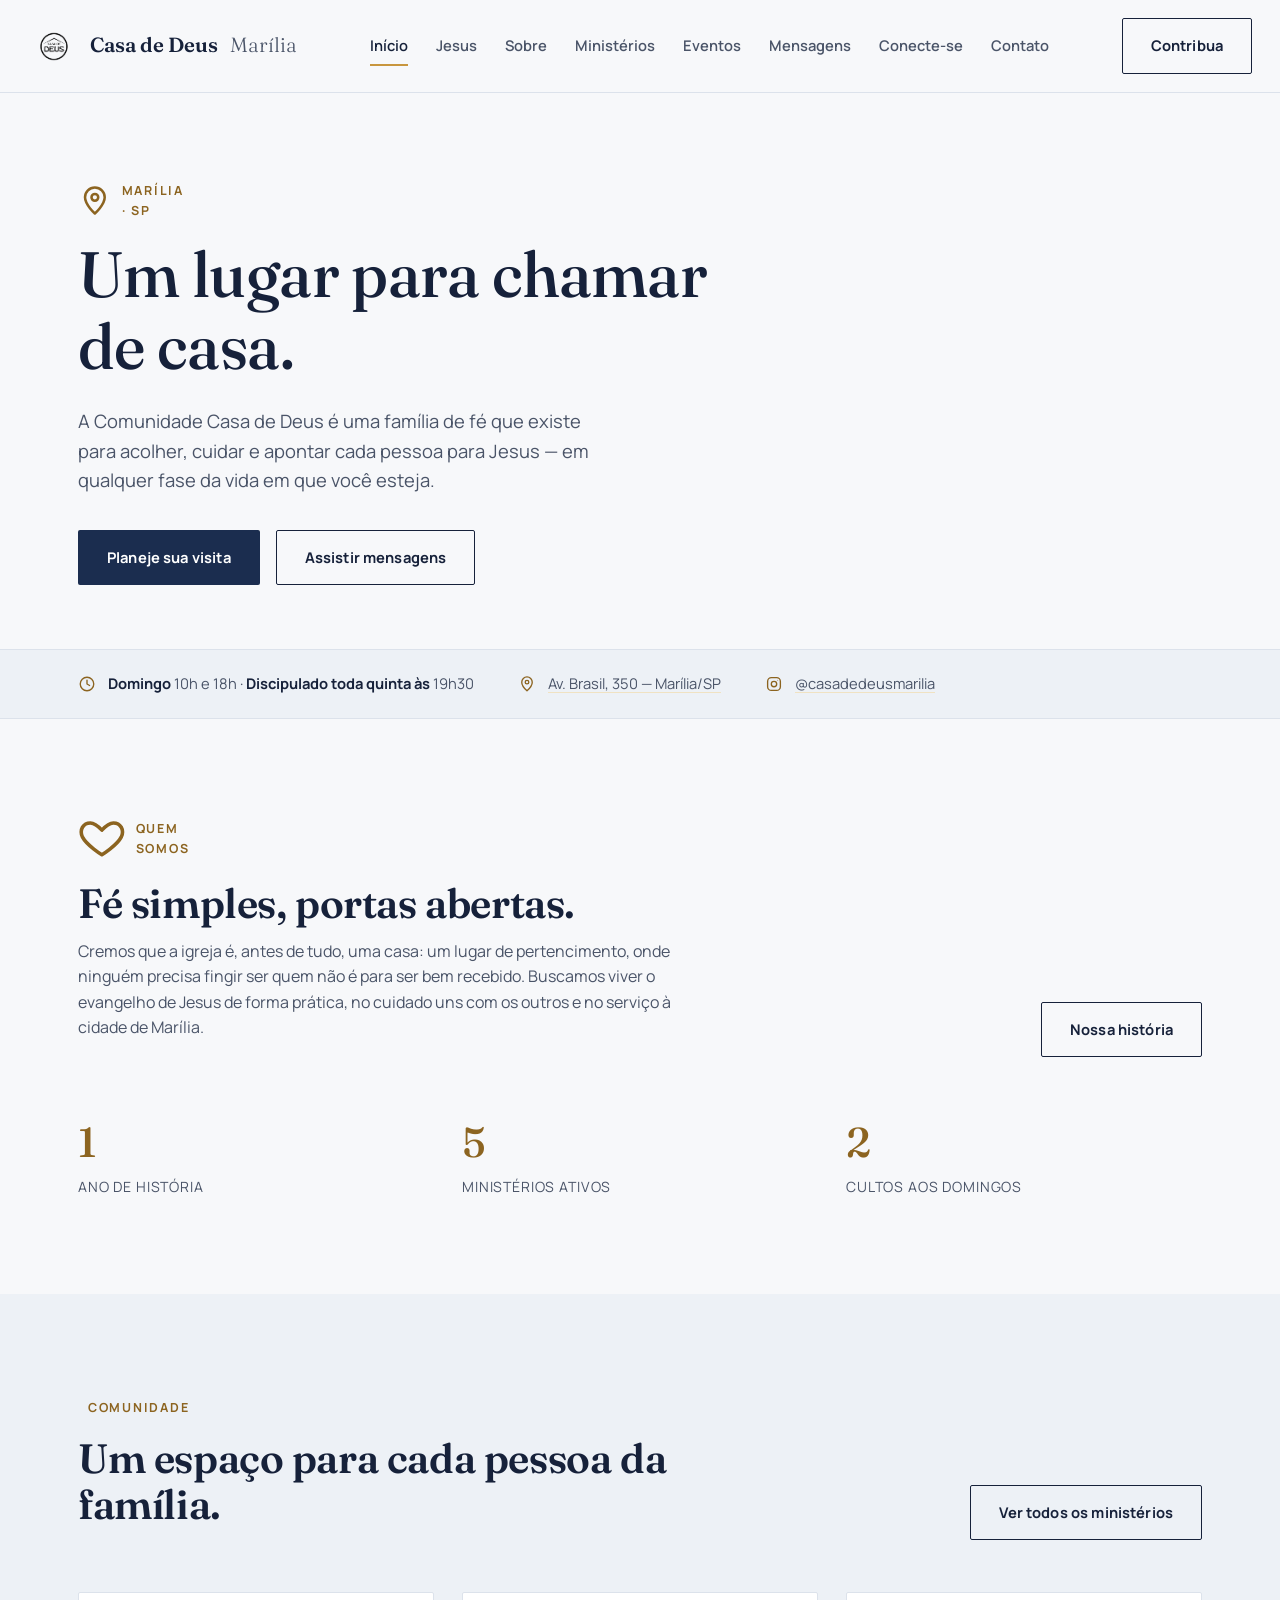
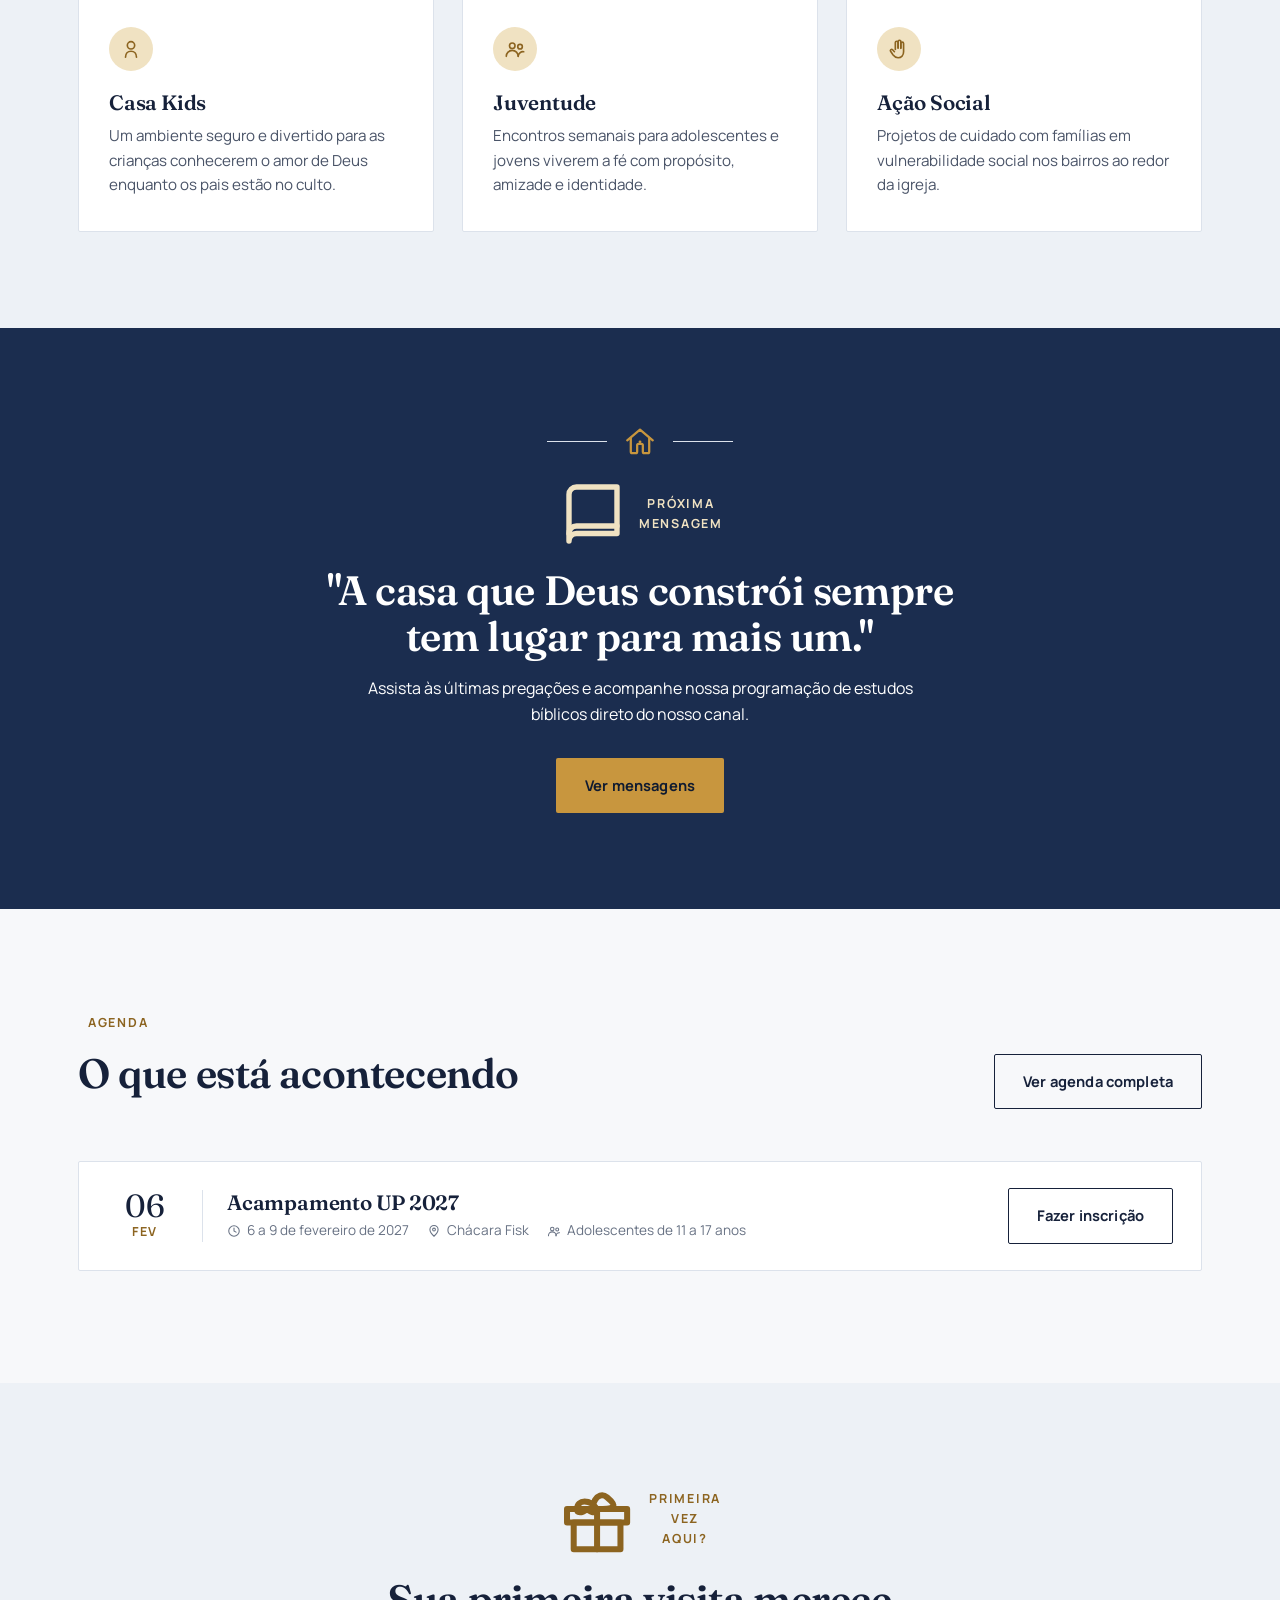
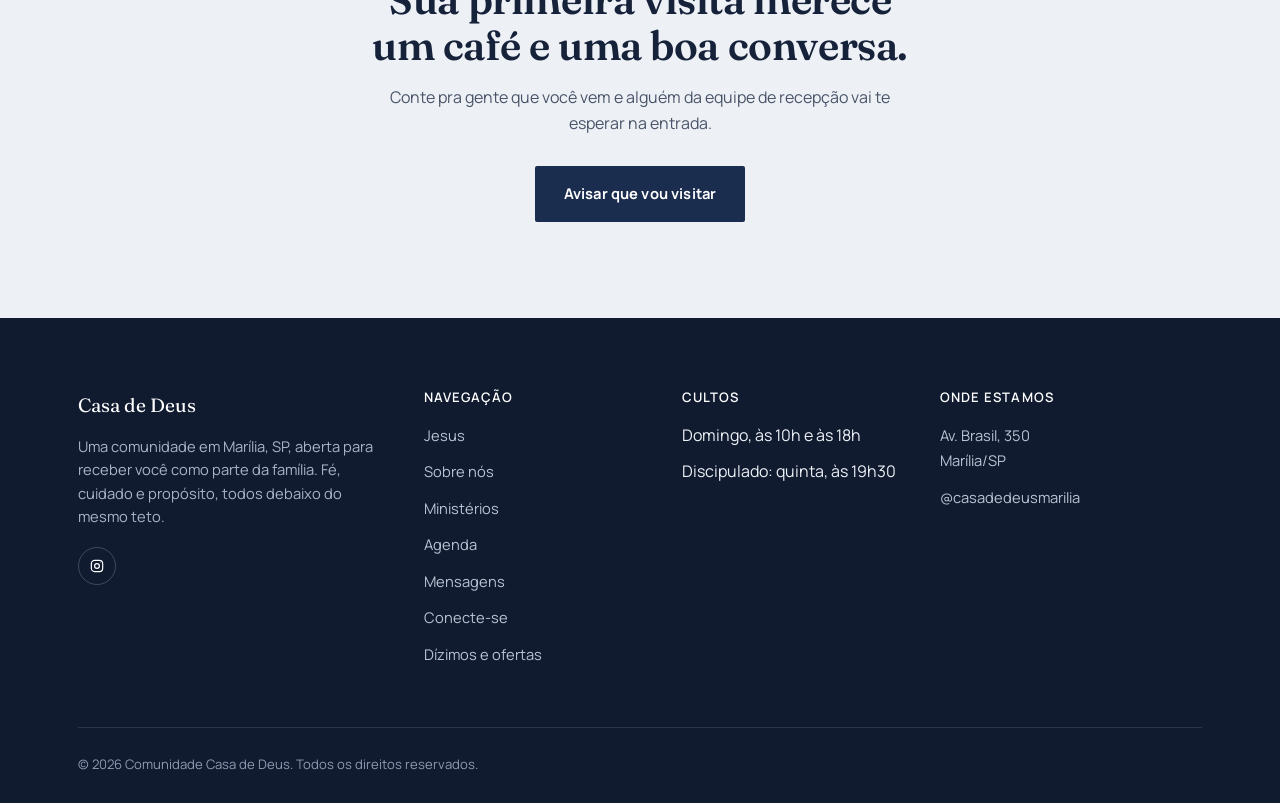
==== commit 5b6971c7: "Paleta azul-marinho com dourado e mais espaço no menu - Nova paleta: azul-marinho como cor principal" ====
--- a/index.html
+++ b/index.html
@@ -5,7 +5,7 @@
   <meta name="viewport" content="width=device-width, initial-scale=1.0">
   <title>Comunidade Casa de Deus — Igreja em Marília, SP</title>
   <meta name="description" content="A Comunidade Casa de Deus é uma igreja em Marília, SP. Conheça nossos horários de culto, ministérios, eventos e mensagens.">
-  <link rel="icon" href="data:image/svg+xml,<svg xmlns=%22http://www.w3.org/2000/svg%22 viewBox=%220 0 24 24%22><path d=%22M3 11.5 12 4l9 7.5%22 fill=%22none%22 stroke=%22%23B8863E%22 stroke-width=%222%22 stroke-linecap=%22round%22 stroke-linejoin=%22round%22/><path d=%22M5.5 10v9.5h4V15h5v4.5h4V10%22 fill=%22none%22 stroke=%22%23B8863E%22 stroke-width=%222%22 stroke-linecap=%22round%22 stroke-linejoin=%22round%22/></svg>">
+  <link rel="icon" href="data:image/svg+xml,<svg xmlns=%22http://www.w3.org/2000/svg%22 viewBox=%220 0 24 24%22><path d=%22M3 11.5 12 4l9 7.5%22 fill=%22none%22 stroke=%22%23C8963E%22 stroke-width=%222%22 stroke-linecap=%22round%22 stroke-linejoin=%22round%22/><path d=%22M5.5 10v9.5h4V15h5v4.5h4V10%22 fill=%22none%22 stroke=%22%23C8963E%22 stroke-width=%222%22 stroke-linecap=%22round%22 stroke-linejoin=%22round%22/></svg>">
   <link rel="preconnect" href="https://fonts.googleapis.com">
   <link rel="preconnect" href="https://fonts.gstatic.com" crossorigin>
   <link href="https://fonts.googleapis.com/css2?family=Fraunces:ital,opsz,wght@0,9..144,300;0,9..144,500;0,9..144,600;1,9..144,500&family=Manrope:wght@400;500;700;800&display=swap" rel="stylesheet">
@@ -14,7 +14,7 @@
 <body>
   <header class="site-header">
     <div class="header-inner">
-          <a href="index.html" class="logo"><img src="images/logo.png" alt="Comunidade Casa de Deus" class="logo-img">Casa de Deus<span>Marília</span></a>
+      <a href="index.html" class="logo"><img src="images/logo.png" alt="Comunidade Casa de Deus" class="logo-img">Casa de Deus<span>Marília</span></a>
 
       <nav class="main-nav" id="main-nav">
         <a href="index.html" class="active">Início</a>
@@ -23,10 +23,12 @@
         <a href="ministerios.html">Ministérios</a>
         <a href="eventos.html">Eventos</a>
         <a href="mensagens.html">Mensagens</a>
+        <a href="conecte-se.html">Conecte-se</a>
         <a href="contato.html">Contato</a>
+        <a href="ofertas.html" class="nav-mobile-only">Dízimos e ofertas</a>
       </nav>
       <div class="header-cta">
-        <a href="contato.html" class="btn btn-ghost">Visite-nos</a>
+        <a href="ofertas.html" class="btn btn-ghost">Contribua</a>
         <button class="nav-toggle" id="nav-toggle" aria-label="Abrir menu" aria-expanded="false"><span></span></button>
       </div>
     </div>
@@ -55,8 +57,8 @@
   <section class="info-strip">
     <div class="container">
       <div class="info-item"><svg viewBox="0 0 24 24" fill="none" stroke="currentColor" stroke-width="1.8" stroke-linecap="round" stroke-linejoin="round" xmlns="http://www.w3.org/2000/svg"><circle cx="12" cy="12" r="9"/><path d="M12 7v5l3.5 2"/></svg> <span><strong>Domingo</strong> 10h e 18h · <strong>Discipulado toda quinta às</strong> 19h30</span></div>
-      <div class="info-item"><svg viewBox="0 0 24 24" fill="none" stroke="currentColor" stroke-width="1.8" stroke-linecap="round" stroke-linejoin="round" xmlns="http://www.w3.org/2000/svg"><path d="M12 21s-7-6.2-7-11.5A7 7 0 0 1 19 9.5C19 14.8 12 21 12 21Z"/><circle cx="12" cy="9.5" r="2.4"/></svg> <span>Rua Brasil, 350 — Centro, Marília/SP</span></div>
-      <div class="info-item"><svg viewBox="0 0 24 24" fill="none" stroke="currentColor" stroke-width="1.8" stroke-linecap="round" stroke-linejoin="round" xmlns="http://www.w3.org/2000/svg"><path d="M4 20l1.3-3.8A8 8 0 1 1 8.6 19Z"/><path d="M8.5 9.6c.3 2.6 2.3 4.6 4.9 4.9.9.1 1.1-.5 1.1-1v-.7l1.9.6c.2 1.4-.6 2.6-2 2.7-3.5.3-7-3.2-6.7-6.7.1-1.4 1.3-2.2 2.7-2l.6 1.9h-.7c-.5 0-1.1.2-1 1.1Z" fill="currentColor" stroke="none"/></svg> <span>(14) 00000-0000</span></div>
+      <div class="info-item"><svg viewBox="0 0 24 24" fill="none" stroke="currentColor" stroke-width="1.8" stroke-linecap="round" stroke-linejoin="round" xmlns="http://www.w3.org/2000/svg"><path d="M12 21s-7-6.2-7-11.5A7 7 0 0 1 19 9.5C19 14.8 12 21 12 21Z"/><circle cx="12" cy="9.5" r="2.4"/></svg> <a href="https://www.google.com/maps/search/?api=1&query=Avenida+Brasil%2C+350%2C+Mar%C3%ADlia+-+SP" target="_blank" rel="noopener">Av. Brasil, 350 — Marília/SP</a></div>
+      <div class="info-item"><svg viewBox="0 0 24 24" fill="none" stroke="currentColor" stroke-width="1.8" stroke-linecap="round" stroke-linejoin="round" xmlns="http://www.w3.org/2000/svg"><rect x="3.5" y="3.5" width="17" height="17" rx="5"/><circle cx="12" cy="12" r="3.6"/><circle cx="17" cy="7" r="0.6" fill="currentColor" stroke="none"/></svg> <a href="https://www.instagram.com/casadedeusmarilia/" target="_blank" rel="noopener">@casadedeusmarilia</a></div>
     </div>
   </section>
 
@@ -73,7 +75,7 @@
       <div class="grid grid-3">
         <div class="stat reveal"><div class="num">1</div><div class="label">Ano de história</div></div>
         <div class="stat reveal"><div class="num">5</div><div class="label">Ministérios ativos</div></div>
-        <div class="stat reveal"><div class="num">1</div><div class="label">Culto por semana</div></div>
+        <div class="stat reveal"><div class="num">2</div><div class="label">Cultos aos domingos</div></div>
       </div>
     </div>
   </section>
@@ -131,20 +133,12 @@
         <a href="eventos.html" class="btn btn-ghost">Ver agenda completa</a>
       </div>
       <div class="event-card reveal">
-        <div class="event-date"><div class="day">24</div><div class="month">Ago</div></div>
+        <div class="event-date"><div class="day">06</div><div class="month">Fev</div></div>
         <div class="event-info">
-          <h3>Noite de Louvor e Adoração</h3>
-          <div class="event-meta"><span><svg viewBox="0 0 24 24" fill="none" stroke="currentColor" stroke-width="1.8" stroke-linecap="round" stroke-linejoin="round" xmlns="http://www.w3.org/2000/svg"><circle cx="12" cy="12" r="9"/><path d="M12 7v5l3.5 2"/></svg> 19h30</span><span><svg viewBox="0 0 24 24" fill="none" stroke="currentColor" stroke-width="1.8" stroke-linecap="round" stroke-linejoin="round" xmlns="http://www.w3.org/2000/svg"><path d="M12 21s-7-6.2-7-11.5A7 7 0 0 1 19 9.5C19 14.8 12 21 12 21Z"/><circle cx="12" cy="9.5" r="2.4"/></svg> Templo sede</span></div>
-        </div>
-        <a href="eventos.html" class="btn btn-ghost">Detalhes</a>
-      </div>
-      <div class="event-card reveal">
-        <div class="event-date"><div class="day">06</div><div class="month">Set</div></div>
-        <div class="event-info">
-          <h3>Retiro de Casais</h3>
-          <div class="event-meta"><span><svg viewBox="0 0 24 24" fill="none" stroke="currentColor" stroke-width="1.8" stroke-linecap="round" stroke-linejoin="round" xmlns="http://www.w3.org/2000/svg"><circle cx="12" cy="12" r="9"/><path d="M12 7v5l3.5 2"/></svg> 8h</span><span><svg viewBox="0 0 24 24" fill="none" stroke="currentColor" stroke-width="1.8" stroke-linecap="round" stroke-linejoin="round" xmlns="http://www.w3.org/2000/svg"><path d="M12 21s-7-6.2-7-11.5A7 7 0 0 1 19 9.5C19 14.8 12 21 12 21Z"/><circle cx="12" cy="9.5" r="2.4"/></svg> Sítio Recanto, Marília</span></div>
-        </div>
-        <a href="eventos.html" class="btn btn-ghost">Detalhes</a>
+          <h3>Acampamento UP 2027</h3>
+          <div class="event-meta"><span><svg viewBox="0 0 24 24" fill="none" stroke="currentColor" stroke-width="1.8" stroke-linecap="round" stroke-linejoin="round" xmlns="http://www.w3.org/2000/svg"><circle cx="12" cy="12" r="9"/><path d="M12 7v5l3.5 2"/></svg> 6 a 9 de fevereiro de 2027</span><span><svg viewBox="0 0 24 24" fill="none" stroke="currentColor" stroke-width="1.8" stroke-linecap="round" stroke-linejoin="round" xmlns="http://www.w3.org/2000/svg"><path d="M12 21s-7-6.2-7-11.5A7 7 0 0 1 19 9.5C19 14.8 12 21 12 21Z"/><circle cx="12" cy="9.5" r="2.4"/></svg> Chácara Fisk</span><span><svg viewBox="0 0 24 24" fill="none" stroke="currentColor" stroke-width="1.8" stroke-linecap="round" stroke-linejoin="round" xmlns="http://www.w3.org/2000/svg"><circle cx="9" cy="8.5" r="3"/><path d="M2.5 20a6.5 6.5 0 0 1 13 0"/><circle cx="17.5" cy="9.5" r="2.5"/><path d="M15.5 20a5.2 5.2 0 0 1 6-5"/></svg> Adolescentes de 11 a 17 anos</span></div>
+        </div>
+        <a href="https://www.e-inscricao.com/casadedeusmarilia/acampamentoup2027" target="_blank" rel="noopener" class="btn btn-ghost">Fazer inscrição</a>
       </div>
     </div>
   </section>
@@ -166,41 +160,38 @@
           <div class="footer-logo">Casa de Deus</div>
           <p>Uma comunidade em Marília, SP, aberta para receber você como parte da família. Fé, cuidado e propósito, todos debaixo do mesmo teto.</p>
           <div class="social-row">
-            <a href="#" aria-label="Instagram"><svg viewBox="0 0 24 24" fill="none" stroke="currentColor" stroke-width="1.8" stroke-linecap="round" stroke-linejoin="round" xmlns="http://www.w3.org/2000/svg"><rect x="3.5" y="3.5" width="17" height="17" rx="5"/><circle cx="12" cy="12" r="3.6"/><circle cx="17" cy="7" r="0.6" fill="currentColor" stroke="none"/></svg></a>
-            <a href="#" aria-label="Facebook"><svg viewBox="0 0 24 24" fill="none" stroke="currentColor" stroke-width="1.8" stroke-linecap="round" stroke-linejoin="round" xmlns="http://www.w3.org/2000/svg"><path d="M14 21v-7h2.5l.5-3H14V9c0-.9.3-1.5 1.7-1.5H17V4.8C16.6 4.7 15.6 4.6 14.5 4.6 12.1 4.6 10.5 6 10.5 8.7V11H8v3h2.5v7Z"/></svg></a>
-            <a href="#" aria-label="YouTube"><svg viewBox="0 0 24 24" fill="none" stroke="currentColor" stroke-width="1.8" stroke-linecap="round" stroke-linejoin="round" xmlns="http://www.w3.org/2000/svg"><rect x="2.5" y="6" width="19" height="12" rx="3"/><path d="m10.5 9.5 5 2.5-5 2.5Z" fill="currentColor" stroke="none"/></svg></a>
-            <a href="#" aria-label="WhatsApp"><svg viewBox="0 0 24 24" fill="none" stroke="currentColor" stroke-width="1.8" stroke-linecap="round" stroke-linejoin="round" xmlns="http://www.w3.org/2000/svg"><path d="M4 20l1.3-3.8A8 8 0 1 1 8.6 19Z"/><path d="M8.5 9.6c.3 2.6 2.3 4.6 4.9 4.9.9.1 1.1-.5 1.1-1v-.7l1.9.6c.2 1.4-.6 2.6-2 2.7-3.5.3-7-3.2-6.7-6.7.1-1.4 1.3-2.2 2.7-2l.6 1.9h-.7c-.5 0-1.1.2-1 1.1Z" fill="currentColor" stroke="none"/></svg></a>
+            <a href="https://www.instagram.com/casadedeusmarilia/" target="_blank" rel="noopener" aria-label="Instagram da Casa de Deus"><svg viewBox="0 0 24 24" fill="none" stroke="currentColor" stroke-width="1.8" stroke-linecap="round" stroke-linejoin="round" xmlns="http://www.w3.org/2000/svg"><rect x="3.5" y="3.5" width="17" height="17" rx="5"/><circle cx="12" cy="12" r="3.6"/><circle cx="17" cy="7" r="0.6" fill="currentColor" stroke="none"/></svg></a>
           </div>
         </div>
         <div class="footer-col">
           <h4>Navegação</h4>
           <ul>
+            <li><a href="jesus.html">Jesus</a></li>
             <li><a href="sobre.html">Sobre nós</a></li>
             <li><a href="ministerios.html">Ministérios</a></li>
-            <li><a href="eventos.html">Agenda de eventos</a></li>
+            <li><a href="eventos.html">Agenda</a></li>
             <li><a href="mensagens.html">Mensagens</a></li>
+            <li><a href="conecte-se.html">Conecte-se</a></li>
+            <li><a href="ofertas.html">Dízimos e ofertas</a></li>
           </ul>
         </div>
         <div class="footer-col">
           <h4>Cultos</h4>
           <ul>
-            <li>Domingo · 9h e 18h</li>
-            <li>Quarta-feira · 19h30</li>
-            <li>Círculos de oração · Sexta 20h</li>
+            <li>Domingo, às 10h e às 18h</li>
+            <li>Discipulado: quinta, às 19h30</li>
           </ul>
         </div>
         <div class="footer-col">
-          <h4>Contato</h4>
+          <h4>Onde estamos</h4>
           <ul>
-            <li>Rua Exemplo, 123 — Centro, Marília/SP</li>
-            <li>(14) 0000-0000</li>
-            <li>contato@casadedeusmarilia.org.br</li>
+            <li><a href="https://www.google.com/maps/search/?api=1&query=Avenida+Brasil%2C+350%2C+Mar%C3%ADlia+-+SP" target="_blank" rel="noopener">Av. Brasil, 350<br>Marília/SP</a></li>
+            <li><a href="https://www.instagram.com/casadedeusmarilia/" target="_blank" rel="noopener">@casadedeusmarilia</a></li>
           </ul>
         </div>
       </div>
       <div class="footer-bottom">
         <span>© <span data-year></span> Comunidade Casa de Deus. Todos os direitos reservados.</span>
-        <span>Site placeholder — substitua textos e imagens pelos dados reais da igreja.</span>
       </div>
     </div>
   </footer>
--- a/css/style.css
+++ b/css/style.css
@@ -5,17 +5,21 @@
    ========================================================================== */
 
 :root{
-  --bg: #FAF9F5;
-  --bg-alt: #F1EDE4;
-  --ink: #21262B;
-  --ink-soft: #565D63;
-  --ink-faint: #8A9096;
-  --gold: #B8863E;
-  --gold-deep: #93692C;
-  --gold-soft: #ECDFC2;
-  --teal: #3E6C6B;
-  --teal-soft: #E3EDEC;
-  --line: #E1DCCF;
+  /* Paleta: azul-marinho com dourado âmbar */
+  --navy: #1B2D4F;
+  --navy-deep: #101B30;
+  --navy-soft: #E5EBF4;
+  --bg: #F7F8FA;
+  --bg-alt: #EDF1F6;
+  --ink: #16213A;
+  --ink-soft: #4A5468;
+  --ink-faint: #687284;
+  --gold: #C8963E;
+  --gold-deep: #8C6420;
+  --gold-soft: #F0E2C2;
+  --teal: var(--navy);
+  --teal-soft: var(--navy-soft);
+  --line: #DCE2EB;
   --white: #FFFFFF;
 
   --font-display: "Fraunces", "Iowan Old Style", serif;
@@ -114,12 +118,12 @@
   transition: all .25s var(--ease);
   white-space: nowrap;
 }
-.btn-primary{ background: var(--ink); color: var(--white); }
+.btn-primary{ background: var(--navy); color: var(--white); }
 .btn-primary:hover{ background: var(--gold-deep); }
 .btn-ghost{ border-color: var(--ink); color: var(--ink); }
 .btn-ghost:hover{ background: var(--ink); color: var(--white); }
-.btn-gold{ background: var(--gold); color: var(--white); }
-.btn-gold:hover{ background: var(--gold-deep); }
+.btn-gold{ background: var(--gold); color: var(--navy-deep); }
+.btn-gold:hover{ background: var(--gold-deep); color: var(--white); }
 .btn-block{ width: 100%; justify-content: center; }
 
 /* --------------------------------- header --------------------------------- */
@@ -127,7 +131,7 @@
   position: sticky;
   top: 0;
   z-index: 100;
-  background: rgba(250,249,245,.92);
+  background: rgba(247,248,250,.94);
   backdrop-filter: blur(8px);
   border-bottom: 1px solid var(--line);
 }
@@ -151,7 +155,7 @@
 .logo .house-mark{ width: 26px; height: 26px; color: var(--gold); }
 .logo span{ font-weight: 300; color: var(--ink-soft); margin-left: 2px; }
 
-.main-nav{ display: flex; align-items: center; gap: 34px; }
+.main-nav{ display: flex; align-items: center; gap: 34px; margin: 0 auto; padding: 0 40px; }
 .main-nav a{
   font-size: .92rem;
   font-weight: 600;
@@ -285,10 +289,10 @@
 }
 
 /* photo placeholder palette rotation */
-.ph-1{ background: linear-gradient(135deg, var(--teal), #2c5150); color: var(--white); }
+.ph-1{ background: linear-gradient(135deg, var(--navy), var(--navy-deep)); color: var(--white); }
 .ph-2{ background: linear-gradient(135deg, var(--gold), var(--gold-deep)); color: var(--white); }
-.ph-3{ background: linear-gradient(135deg, #d8cdb2, var(--gold-soft)); color: var(--gold-deep); }
-.ph-4{ background: linear-gradient(135deg, var(--ink), #3a4147); color: var(--white); }
+.ph-3{ background: linear-gradient(135deg, #E3D2AE, var(--gold-soft)); color: var(--gold-deep); }
+.ph-4{ background: linear-gradient(135deg, var(--navy-deep), #24375A); color: var(--white); }
 
 /* --------------------------------- timeline -------------------------------- */
 .timeline{ position: relative; padding-left: 34px; border-left: 1px solid var(--line); }
@@ -386,7 +390,7 @@
 .map-frame iframe{ width: 100%; height: 100%; border: 0; }
 
 /* --------------------------------- footer --------------------------------- */
-.site-footer{ background: var(--ink); color: var(--bg-alt); padding: 72px 0 28px; }
+.site-footer{ background: var(--navy-deep); color: var(--bg-alt); padding: 72px 0 28px; }
 .footer-grid{
   display: grid;
   grid-template-columns: 1.4fr 1fr 1fr 1.2fr;
@@ -399,13 +403,13 @@
   font-family: var(--font-display); font-size: 1.2rem; color: var(--white); margin-bottom: 14px;
 }
 .footer-logo .house-mark{ width: 24px; height: 24px; color: var(--gold); }
-.site-footer p{ color: #A9AFAE; font-size: .92rem; }
+.site-footer p{ color: #A9B4C6; font-size: .92rem; }
 .footer-col h4{
   color: var(--white); font-family: var(--font-body); font-size: .82rem;
   text-transform: uppercase; letter-spacing: .08em; margin-bottom: 18px;
 }
 .footer-col ul li{ margin-bottom: 11px; }
-.footer-col a{ color: #B7BCBA; font-size: .92rem; transition: color .2s; }
+.footer-col a{ color: #B9C3D3; font-size: .92rem; transition: color .2s; }
 .footer-col a:hover{ color: var(--gold); }
 .social-row{ display: flex; gap: 12px; margin-top: 18px; }
 .social-row a{
@@ -419,7 +423,7 @@
 .footer-bottom{
   padding-top: 26px;
   display: flex; justify-content: space-between; flex-wrap: wrap; gap: 12px;
-  font-size: .82rem; color: #82898A;
+  font-size: .82rem; color: #8E9AB0;
 }
 
 /* --------------------------------- utility --------------------------------- */
@@ -451,6 +455,158 @@
   .footer-grid{ grid-template-columns: 1fr 1fr; }
 }
 @media (max-width: 760px){
+  .grid-2, .grid-3, .grid-4{ grid-template-columns: 1fr; }
+  .footer-grid{ grid-template-columns: 1fr; }
+  .event-card{ grid-template-columns: 1fr; text-align: left; }
+  .event-date{ border-right: none; display: flex; align-items: baseline; gap: 8px; padding-right: 0; }
+  .section{ padding: 64px 0; }
+  .hero{ padding: 56px 0 40px; }
+}
+
+.logo-img{ height: 52px; width: auto; display: block; filter: brightness(0); }
+.footer-logo-img{ height: 34px; }
+/* ==========================================================================
+   Página "Jesus"
+   ========================================================================== */
+.jesus-hero{
+  position: relative; overflow: hidden; color: var(--white);
+  min-height: 78vh; display: flex; align-items: flex-end;
+  padding: 120px 0 72px; background: var(--navy-deep);
+}
+.jesus-hero .hero-bg{
+  position: absolute; inset: 0; width: 100%; height: 100%;
+  object-fit: cover; object-position: center 40%;
+}
+.jesus-hero::after{
+  content: ""; position: absolute; inset: 0;
+  background: linear-gradient(180deg, rgba(16,27,48,.25) 0%, rgba(16,27,48,.55) 45%, rgba(16,27,48,.88) 100%);
+}
+.jesus-hero .container{ position: relative; z-index: 1; }
+.jesus-hero h1{ color: var(--white); max-width: 760px; }
+.jesus-hero h1 em{ font-style: italic; color: var(--gold-soft); font-weight: 500; }
+.jesus-hero .eyebrow{ color: var(--gold-soft); }
+.jesus-hero p.lead{ color: rgba(255,255,255,.86); font-size: 1.15rem; max-width: 600px; margin-bottom: 34px; }
+.jesus-hero .btn-ghost{ border-color: var(--white); color: var(--white); }
+.jesus-hero .btn-ghost:hover{ background: var(--white); color: var(--ink); }
+.jesus-hero .btn-gold:hover{ background: var(--white); color: var(--ink); }
+
+.anchor-nav{ background: var(--bg); border-bottom: 1px solid var(--line); }
+.anchor-nav .container{
+  display: flex; gap: 10px; overflow-x: auto; padding-top: 16px; padding-bottom: 16px;
+  scrollbar-width: none;
+}
+.anchor-nav .container::-webkit-scrollbar{ display: none; }
+.anchor-nav a{
+  white-space: nowrap; font-size: .86rem; font-weight: 700; color: var(--ink-soft);
+  padding: 9px 16px; border: 1px solid var(--line); border-radius: 999px;
+  transition: all .2s var(--ease);
+}
+.anchor-nav a:hover{ border-color: var(--gold); color: var(--ink); background: var(--white); }
+.jesus-page [id]{ scroll-margin-top: 110px; }
+
+.photo-frame{ position: relative; aspect-ratio: 4 / 5; overflow: hidden; background: var(--bg-alt); }
+.photo-frame img{ width: 100%; height: 100%; object-fit: cover; }
+.photo-frame figcaption{
+  position: absolute; left: 0; right: 0; bottom: 0; padding: 22px 24px;
+  background: linear-gradient(180deg, transparent, rgba(16,27,48,.75));
+  color: var(--white); font-family: var(--font-display); font-style: italic; font-size: 1.05rem;
+}
+
+.truth-card{ border-top: 2px solid var(--gold); padding-top: 22px; }
+.truth-card .num{ font-family: var(--font-display); color: var(--gold-deep); font-size: 1rem; font-weight: 600; letter-spacing: .04em; }
+.truth-card h3{ margin: 8px 0 10px; }
+.truth-card p{ font-size: .95rem; }
+.ref{ display: inline-block; font-size: .78rem; font-weight: 700; letter-spacing: .06em; text-transform: uppercase; color: var(--teal); }
+
+.big-quote{
+  font-family: var(--font-display); font-size: clamp(1.5rem, 2.6vw, 2.1rem); line-height: 1.35;
+  font-weight: 500; color: var(--white); max-width: 820px; margin: 0 auto 18px;
+}
+.price-grid{ display: grid; grid-template-columns: repeat(3, 1fr); gap: 36px; margin-top: 52px; text-align: left; }
+.price-grid h3{ color: var(--gold-soft); font-size: 1.1rem; margin-bottom: 8px; }
+.price-grid p{ color: rgba(255,255,255,.82); font-size: .95rem; margin: 0; }
+
+.path-card{ background: var(--white); border: 1px solid var(--line); display: flex; flex-direction: column; transition: transform .3s var(--ease), border-color .3s; }
+.path-card:hover{ transform: translateY(-4px); border-color: var(--gold); }
+.path-card .path-img{ aspect-ratio: 16 / 10; overflow: hidden; }
+.path-card .path-img img{ width: 100%; height: 100%; object-fit: cover; transition: transform .6s var(--ease); }
+.path-card:hover .path-img img{ transform: scale(1.04); }
+.path-card .path-body{ padding: 28px 28px 30px; }
+.path-card .path-tag{ font-size: .74rem; font-weight: 800; letter-spacing: .1em; text-transform: uppercase; color: var(--gold-deep); }
+.path-card h3{ margin: 6px 0 12px; font-size: 1.45rem; }
+.check-list li{ display: flex; gap: 10px; align-items: flex-start; padding: 8px 0; border-bottom: 1px dashed var(--line); font-size: .94rem; color: var(--ink-soft); }
+.check-list li:last-child{ border-bottom: none; }
+.check-list svg{ width: 16px; height: 16px; color: var(--gold); flex-shrink: 0; margin-top: 3px; }
+
+.steps{ counter-reset: step; display: grid; grid-template-columns: repeat(4, 1fr); gap: 28px; }
+.step{ position: relative; padding-top: 58px; }
+.step::before{
+  counter-increment: step; content: counter(step);
+  position: absolute; top: 0; left: 0; width: 42px; height: 42px; border-radius: 50%;
+  display: grid; place-items: center; background: var(--ink); color: var(--white);
+  font-family: var(--font-display); font-weight: 600;
+}
+.step h3{ font-size: 1.15rem; margin-bottom: 8px; }
+.step p{ font-size: .94rem; margin: 0; }
+
+.prayer-box{
+  margin-top: 56px; background: var(--white); border: 1px solid var(--line); border-left: 3px solid var(--gold);
+  padding: 36px 40px; display: grid; grid-template-columns: 1fr auto; gap: 32px; align-items: center;
+}
+.prayer-box .label{ font-size: .76rem; font-weight: 800; letter-spacing: .1em; text-transform: uppercase; color: var(--gold-deep); margin-bottom: 10px; }
+.prayer-box blockquote{ margin: 0; font-family: var(--font-display); font-style: italic; font-size: 1.15rem; line-height: 1.6; color: var(--ink); }
+.prayer-actions{ display: flex; flex-direction: column; gap: 12px; min-width: 230px; }
+
+.faq{ max-width: 820px; margin: 0 auto; }
+.faq details{ border-bottom: 1px solid var(--line); }
+.faq summary{
+  list-style: none; cursor: pointer; padding: 22px 40px 22px 0; position: relative;
+  font-family: var(--font-display); font-size: 1.2rem; font-weight: 500; color: var(--ink);
+}
+.faq summary::-webkit-details-marker{ display: none; }
+.faq summary::after{
+  content: "+"; position: absolute; right: 4px; top: 50%; transform: translateY(-50%);
+  font-family: var(--font-body); font-size: 1.5rem; color: var(--gold); transition: transform .2s var(--ease);
+}
+.faq details[open] summary::after{ transform: translateY(-50%) rotate(45deg); }
+.faq details p{ padding: 0 40px 22px 0; margin: 0; }
+
+.resource-card{ display: block; height: 100%; }
+.resource-card .more{ display: inline-flex; margin-top: 16px; font-size: .86rem; font-weight: 700; color: var(--gold-deep); }
+
+.reading-plan{ margin-top: 18px; }
+.reading-plan li{ display: flex; justify-content: space-between; gap: 12px; padding: 7px 0; border-bottom: 1px solid var(--line); font-size: .9rem; color: var(--ink-soft); }
+.reading-plan li strong{ color: var(--ink); font-weight: 700; }
+
+.image-cta{ position: relative; overflow: hidden; color: var(--white); padding: 120px 0; background: var(--navy-deep); }
+.image-cta img{ position: absolute; inset: 0; width: 100%; height: 100%; object-fit: cover; }
+.image-cta::after{ content: ""; position: absolute; inset: 0; background: rgba(16,27,48,.68); }
+.image-cta .container{ position: relative; z-index: 1; }
+.image-cta h2, .image-cta p{ color: var(--white); }
+.image-cta p{ opacity: .85; max-width: 560px; margin: 0 auto 30px; }
+
+.photo-credits{ font-size: .78rem; color: var(--ink-faint); padding: 18px 0; border-top: 1px solid var(--line); }
+.photo-credits a{ text-decoration: underline; }
+
+@media (max-width: 980px){
+  .steps{ grid-template-columns: repeat(2, 1fr); }
+  .price-grid{ grid-template-columns: 1fr; gap: 24px; }
+}
+@media (max-width: 760px){
+  .jesus-hero{ min-height: 70vh; padding: 96px 0 48px; }
+  .steps{ grid-template-columns: 1fr; }
+  .prayer-box{ grid-template-columns: 1fr; padding: 28px 24px; }
+  .prayer-actions{ min-width: 0; }
+  .photo-frame{ aspect-ratio: 4 / 3; }
+  .image-cta{ padding: 84px 0; }
+}
+
+/* ==========================================================================
+   Navegação: item só no mobile, links nos blocos de informação
+   ========================================================================== */
+.nav-mobile-only{ display: none; }
+@media (max-width: 1240px){
+  .main-nav{ margin: 0; }
   .main-nav{
     position: absolute; top: 100%; left: 0; right: 0;
     height: 100vh; height: 100dvh; background: var(--bg);
@@ -464,148 +620,103 @@
   .main-nav a{ font-size: 1.1rem; }
   .nav-toggle{ display: block; }
   .header-cta .btn-ghost{ display:none; }
-  .grid-2, .grid-3, .grid-4{ grid-template-columns: 1fr; }
-  .footer-grid{ grid-template-columns: 1fr; }
-  .event-card{ grid-template-columns: 1fr; text-align: left; }
-  .event-date{ border-right: none; display: flex; align-items: baseline; gap: 8px; padding-right: 0; }
-  .section{ padding: 64px 0; }
-  .hero{ padding: 56px 0 40px; }
-}
-
-.logo-img{ height: 52px; width: auto; display: block; filter: brightness(0); }
-.footer-logo-img{ height: 34px; }
+  .main-nav .nav-mobile-only{ display: block; }
+}
+.logo{ white-space: nowrap; flex-shrink: 0; }
+.main-nav a{ white-space: nowrap; }
+.header-inner{ max-width: 1320px; }
+@media (max-width: 1360px){ .main-nav{ gap: 28px; padding: 0 28px; } }
+.info-item a{ color: inherit; text-decoration: underline; text-decoration-color: var(--gold-soft); text-underline-offset: 3px; }
+.info-item a:hover{ text-decoration-color: var(--gold); }
+:focus-visible{ outline: 2px solid var(--gold); outline-offset: 3px; }
+
 /* ==========================================================================
-   Página "Jesus"
+   Página "Dízimos e ofertas"
    ========================================================================== */
-.jesus-hero{
-  position: relative; overflow: hidden; color: var(--white);
-  min-height: 78vh; display: flex; align-items: flex-end;
-  padding: 120px 0 72px; background: var(--ink);
-}
-.jesus-hero .hero-bg{
-  position: absolute; inset: 0; width: 100%; height: 100%;
-  object-fit: cover; object-position: center 40%;
-}
-.jesus-hero::after{
-  content: ""; position: absolute; inset: 0;
-  background: linear-gradient(180deg, rgba(20,24,28,.25) 0%, rgba(20,24,28,.55) 45%, rgba(20,24,28,.88) 100%);
-}
-.jesus-hero .container{ position: relative; z-index: 1; }
-.jesus-hero h1{ color: var(--white); max-width: 760px; }
-.jesus-hero h1 em{ font-style: italic; color: var(--gold-soft); font-weight: 500; }
-.jesus-hero .eyebrow{ color: var(--gold-soft); }
-.jesus-hero p.lead{ color: rgba(255,255,255,.86); font-size: 1.15rem; max-width: 600px; margin-bottom: 34px; }
-.jesus-hero .btn-ghost{ border-color: var(--white); color: var(--white); }
-.jesus-hero .btn-ghost:hover{ background: var(--white); color: var(--ink); }
-.jesus-hero .btn-gold:hover{ background: var(--white); color: var(--ink); }
-
-.anchor-nav{ background: var(--bg); border-bottom: 1px solid var(--line); }
-.anchor-nav .container{
-  display: flex; gap: 10px; overflow-x: auto; padding-top: 16px; padding-bottom: 16px;
-  scrollbar-width: none;
-}
-.anchor-nav .container::-webkit-scrollbar{ display: none; }
-.anchor-nav a{
-  white-space: nowrap; font-size: .86rem; font-weight: 700; color: var(--ink-soft);
-  padding: 9px 16px; border: 1px solid var(--line); border-radius: 999px;
-  transition: all .2s var(--ease);
-}
-.anchor-nav a:hover{ border-color: var(--gold); color: var(--ink); background: var(--white); }
-.jesus-page [id]{ scroll-margin-top: 110px; }
-
-.photo-frame{ position: relative; aspect-ratio: 4 / 5; overflow: hidden; background: var(--bg-alt); }
-.photo-frame img{ width: 100%; height: 100%; object-fit: cover; }
-.photo-frame figcaption{
-  position: absolute; left: 0; right: 0; bottom: 0; padding: 22px 24px;
-  background: linear-gradient(180deg, transparent, rgba(20,24,28,.75));
-  color: var(--white); font-family: var(--font-display); font-style: italic; font-size: 1.05rem;
-}
-
-.truth-card{ border-top: 2px solid var(--gold); padding-top: 22px; }
-.truth-card .num{ font-family: var(--font-display); color: var(--gold-deep); font-size: 1rem; font-weight: 600; letter-spacing: .04em; }
-.truth-card h3{ margin: 8px 0 10px; }
-.truth-card p{ font-size: .95rem; }
-.ref{ display: inline-block; font-size: .78rem; font-weight: 700; letter-spacing: .06em; text-transform: uppercase; color: var(--teal); }
-
-.big-quote{
-  font-family: var(--font-display); font-size: clamp(1.5rem, 2.6vw, 2.1rem); line-height: 1.35;
-  font-weight: 500; color: var(--white); max-width: 820px; margin: 0 auto 18px;
-}
-.price-grid{ display: grid; grid-template-columns: repeat(3, 1fr); gap: 36px; margin-top: 52px; text-align: left; }
-.price-grid h3{ color: var(--gold-soft); font-size: 1.1rem; margin-bottom: 8px; }
-.price-grid p{ color: rgba(255,255,255,.82); font-size: .95rem; margin: 0; }
-
-.path-card{ background: var(--white); border: 1px solid var(--line); display: flex; flex-direction: column; transition: transform .3s var(--ease), border-color .3s; }
-.path-card:hover{ transform: translateY(-4px); border-color: var(--gold); }
-.path-card .path-img{ aspect-ratio: 16 / 10; overflow: hidden; }
-.path-card .path-img img{ width: 100%; height: 100%; object-fit: cover; transition: transform .6s var(--ease); }
-.path-card:hover .path-img img{ transform: scale(1.04); }
-.path-card .path-body{ padding: 28px 28px 30px; }
-.path-card .path-tag{ font-size: .74rem; font-weight: 800; letter-spacing: .1em; text-transform: uppercase; color: var(--gold-deep); }
-.path-card h3{ margin: 6px 0 12px; font-size: 1.45rem; }
-.check-list li{ display: flex; gap: 10px; align-items: flex-start; padding: 8px 0; border-bottom: 1px dashed var(--line); font-size: .94rem; color: var(--ink-soft); }
-.check-list li:last-child{ border-bottom: none; }
-.check-list svg{ width: 16px; height: 16px; color: var(--gold); flex-shrink: 0; margin-top: 3px; }
-
-.steps{ counter-reset: step; display: grid; grid-template-columns: repeat(4, 1fr); gap: 28px; }
-.step{ position: relative; padding-top: 58px; }
-.step::before{
-  counter-increment: step; content: counter(step);
-  position: absolute; top: 0; left: 0; width: 42px; height: 42px; border-radius: 50%;
-  display: grid; place-items: center; background: var(--ink); color: var(--white);
-  font-family: var(--font-display); font-weight: 600;
-}
-.step h3{ font-size: 1.15rem; margin-bottom: 8px; }
-.step p{ font-size: .94rem; margin: 0; }
-
-.prayer-box{
-  margin-top: 56px; background: var(--white); border: 1px solid var(--line); border-left: 3px solid var(--gold);
-  padding: 36px 40px; display: grid; grid-template-columns: 1fr auto; gap: 32px; align-items: center;
-}
-.prayer-box .label{ font-size: .76rem; font-weight: 800; letter-spacing: .1em; text-transform: uppercase; color: var(--gold-deep); margin-bottom: 10px; }
-.prayer-box blockquote{ margin: 0; font-family: var(--font-display); font-style: italic; font-size: 1.15rem; line-height: 1.6; color: var(--ink); }
-.prayer-actions{ display: flex; flex-direction: column; gap: 12px; min-width: 230px; }
-
-.faq{ max-width: 820px; margin: 0 auto; }
-.faq details{ border-bottom: 1px solid var(--line); }
-.faq summary{
-  list-style: none; cursor: pointer; padding: 22px 40px 22px 0; position: relative;
-  font-family: var(--font-display); font-size: 1.2rem; font-weight: 500; color: var(--ink);
-}
-.faq summary::-webkit-details-marker{ display: none; }
-.faq summary::after{
-  content: "+"; position: absolute; right: 4px; top: 50%; transform: translateY(-50%);
-  font-family: var(--font-body); font-size: 1.5rem; color: var(--gold); transition: transform .2s var(--ease);
-}
-.faq details[open] summary::after{ transform: translateY(-50%) rotate(45deg); }
-.faq details p{ padding: 0 40px 22px 0; margin: 0; }
-
-.resource-card{ display: block; height: 100%; }
-.resource-card .more{ display: inline-flex; margin-top: 16px; font-size: .86rem; font-weight: 700; color: var(--gold-deep); }
-
-.reading-plan{ margin-top: 18px; }
-.reading-plan li{ display: flex; justify-content: space-between; gap: 12px; padding: 7px 0; border-bottom: 1px solid var(--line); font-size: .9rem; color: var(--ink-soft); }
-.reading-plan li strong{ color: var(--ink); font-weight: 700; }
-
-.image-cta{ position: relative; overflow: hidden; color: var(--white); padding: 120px 0; background: var(--ink); }
-.image-cta img{ position: absolute; inset: 0; width: 100%; height: 100%; object-fit: cover; }
-.image-cta::after{ content: ""; position: absolute; inset: 0; background: rgba(20,24,28,.68); }
-.image-cta .container{ position: relative; z-index: 1; }
-.image-cta h2, .image-cta p{ color: var(--white); }
-.image-cta p{ opacity: .85; max-width: 560px; margin: 0 auto 30px; }
-
-.photo-credits{ font-size: .78rem; color: var(--ink-faint); padding: 18px 0; border-top: 1px solid var(--line); }
-.photo-credits a{ text-decoration: underline; }
+.pix-panel{
+  display: grid; grid-template-columns: 260px 1fr; gap: 48px; align-items: start;
+  background: var(--white); border: 1px solid var(--line); padding: 44px;
+}
+.pix-qr{ text-align: center; }
+.pix-qr img{ width: 100%; height: auto; background: var(--white); border: 1px solid var(--line); padding: 10px; }
+.pix-qr p{ font-size: .85rem; margin: 12px 0 0; color: var(--ink-faint); }
+.pix-field + .pix-field{ margin-top: 30px; padding-top: 30px; border-top: 1px solid var(--line); }
+.pix-field h2{ font-size: 1.05rem; font-family: var(--font-body); font-weight: 700; margin: 0 0 6px; color: var(--ink-soft); }
+.pix-key{ font-family: var(--font-display); font-size: clamp(1.7rem, 3.4vw, 2.5rem); font-weight: 500; color: var(--ink); letter-spacing: .01em; margin: 0 0 16px; font-variant-numeric: tabular-nums; }
+.pix-code{
+  font-size: .82rem; line-height: 1.55; color: var(--ink-soft); background: var(--bg); border: 1px solid var(--line);
+  padding: 14px 16px; word-break: break-all; margin: 0 0 16px; user-select: all;
+}
+.copy-btn{ gap: 8px; }
+.copy-btn svg{ width: 16px; height: 16px; }
+.copy-btn.copied{ background: var(--teal); border-color: var(--teal); color: var(--white); }
+.pix-recebedor{ font-size: .9rem; margin: 26px 0 0; padding: 14px 16px; background: var(--teal-soft); color: var(--ink); }
+.give-reasons{ display: grid; grid-template-columns: repeat(3, 1fr); gap: 36px; margin-top: 40px; }
+.give-reasons h3{ font-size: 1.15rem; margin-bottom: 8px; }
+.give-reasons p{ font-size: .95rem; margin: 0; }
+
+/* ==========================================================================
+   Página "Conecte-se"
+   ========================================================================== */
+.ig-hero{ background: var(--teal); color: var(--white); padding: 88px 0 96px; position: relative; overflow: hidden; }
+.ig-hero .container{ display: grid; grid-template-columns: 1fr auto; gap: 56px; align-items: end; }
+.ig-hero .kicker{ font-size: 1.05rem; color: var(--gold-soft); margin: 0 0 14px; }
+.ig-handle{
+  font-family: var(--font-display); font-weight: 300; color: var(--white);
+  font-size: clamp(2.6rem, 9vw, 7.4rem); line-height: .95; letter-spacing: -.02em; margin: 0 0 30px;
+}
+.ig-handle a{ color: inherit; }
+.ig-handle .at{ color: var(--gold); font-weight: 500; }
+.ig-hero p.lead{ color: rgba(255,255,255,.85); font-size: 1.12rem; max-width: 560px; margin-bottom: 32px; }
+.ig-hero .btn-gold:hover{ background: var(--white); color: var(--ink); }
+.ig-hero .btn svg{ width: 18px; height: 18px; }
+.ig-qr{ background: var(--white); padding: 18px 18px 14px; width: 220px; text-align: center; }
+.ig-qr img{ width: 100%; height: auto; }
+.ig-qr p{ font-size: .8rem; color: var(--ink-soft); margin: 8px 0 0; }
+.ig-topics{ display: grid; grid-template-columns: repeat(3, 1fr); gap: 0; border-top: 1px solid var(--line); border-bottom: 1px solid var(--line); }
+.ig-topics div{ padding: 30px 28px 30px 0; }
+.ig-topics div + div{ padding-left: 28px; border-left: 1px solid var(--line); }
+.ig-topics h3{ font-size: 1.15rem; margin-bottom: 6px; }
+.ig-topics p{ margin: 0; font-size: .95rem; }
+
+.camp{ background: var(--navy-deep); color: var(--white); }
+.camp .container{ display: grid; grid-template-columns: 1.1fr 1fr; gap: 64px; align-items: center; }
+.camp-date{ font-family: var(--font-display); line-height: .9; color: var(--gold-soft); }
+.camp-date .days{ display: block; font-size: clamp(4.2rem, 11vw, 9rem); font-weight: 300; letter-spacing: -.03em; color: var(--white); }
+.camp-date .month{ display: block; font-size: clamp(1.4rem, 2.6vw, 2rem); font-style: italic; margin-top: 10px; }
+.camp h2{ color: var(--white); margin-bottom: 14px; }
+.camp p{ color: #B9C3D3; }
+.camp dl{ display: grid; grid-template-columns: auto 1fr; gap: 10px 22px; margin: 26px 0 30px; font-size: .95rem; }
+.camp dt{ color: var(--gold-soft); font-weight: 700; }
+.camp dd{ margin: 0; color: var(--white); }
+.camp .note{ font-size: .85rem; color: #A9B4C6; margin: 16px 0 0; }
+
+.connect-list{ border-top: 1px solid var(--line); }
+.connect-row{
+  display: grid; grid-template-columns: 1fr 1.4fr auto; gap: 32px; align-items: center;
+  padding: 26px 0; border-bottom: 1px solid var(--line);
+}
+.connect-row h3{ margin: 0; font-size: 1.3rem; }
+.connect-row p{ margin: 0; }
+.connect-row a.link{ font-weight: 700; color: var(--gold-deep); white-space: nowrap; text-decoration: underline; text-underline-offset: 4px; text-decoration-color: var(--gold-soft); }
+.connect-row a.link:hover{ text-decoration-color: var(--gold-deep); }
 
 @media (max-width: 980px){
-  .steps{ grid-template-columns: repeat(2, 1fr); }
-  .price-grid{ grid-template-columns: 1fr; gap: 24px; }
+  .pix-panel{ grid-template-columns: 200px 1fr; gap: 32px; padding: 32px; }
+  .camp .container{ grid-template-columns: 1fr; gap: 36px; }
+  .give-reasons{ grid-template-columns: 1fr; gap: 24px; }
 }
 @media (max-width: 760px){
-  .jesus-hero{ min-height: 70vh; padding: 96px 0 48px; }
-  .steps{ grid-template-columns: 1fr; }
-  .prayer-box{ grid-template-columns: 1fr; padding: 28px 24px; }
-  .prayer-actions{ min-width: 0; }
-  .photo-frame{ aspect-ratio: 4 / 3; }
-  .image-cta{ padding: 84px 0; }
-}
+  .pix-panel{ grid-template-columns: 1fr; padding: 24px; }
+  .pix-qr{ max-width: 240px; margin: 0 auto; }
+  .ig-hero{ padding: 64px 0 72px; }
+  .ig-hero .container{ grid-template-columns: 1fr; }
+  .ig-qr{ display: none; }
+  .ig-topics{ grid-template-columns: 1fr; }
+  .ig-topics div, .ig-topics div + div{ padding: 22px 0; border-left: none; }
+  .ig-topics div + div{ border-top: 1px solid var(--line); }
+  .connect-row{ grid-template-columns: 1fr; gap: 8px; }
+}
+.steps.steps-3{ grid-template-columns: repeat(3, 1fr); }
+@media (max-width: 760px){ .steps.steps-3{ grid-template-columns: 1fr; } }
+.copy-btn.copied, .copy-btn.copied:hover{ background: var(--teal); border-color: var(--teal); color: var(--white); }
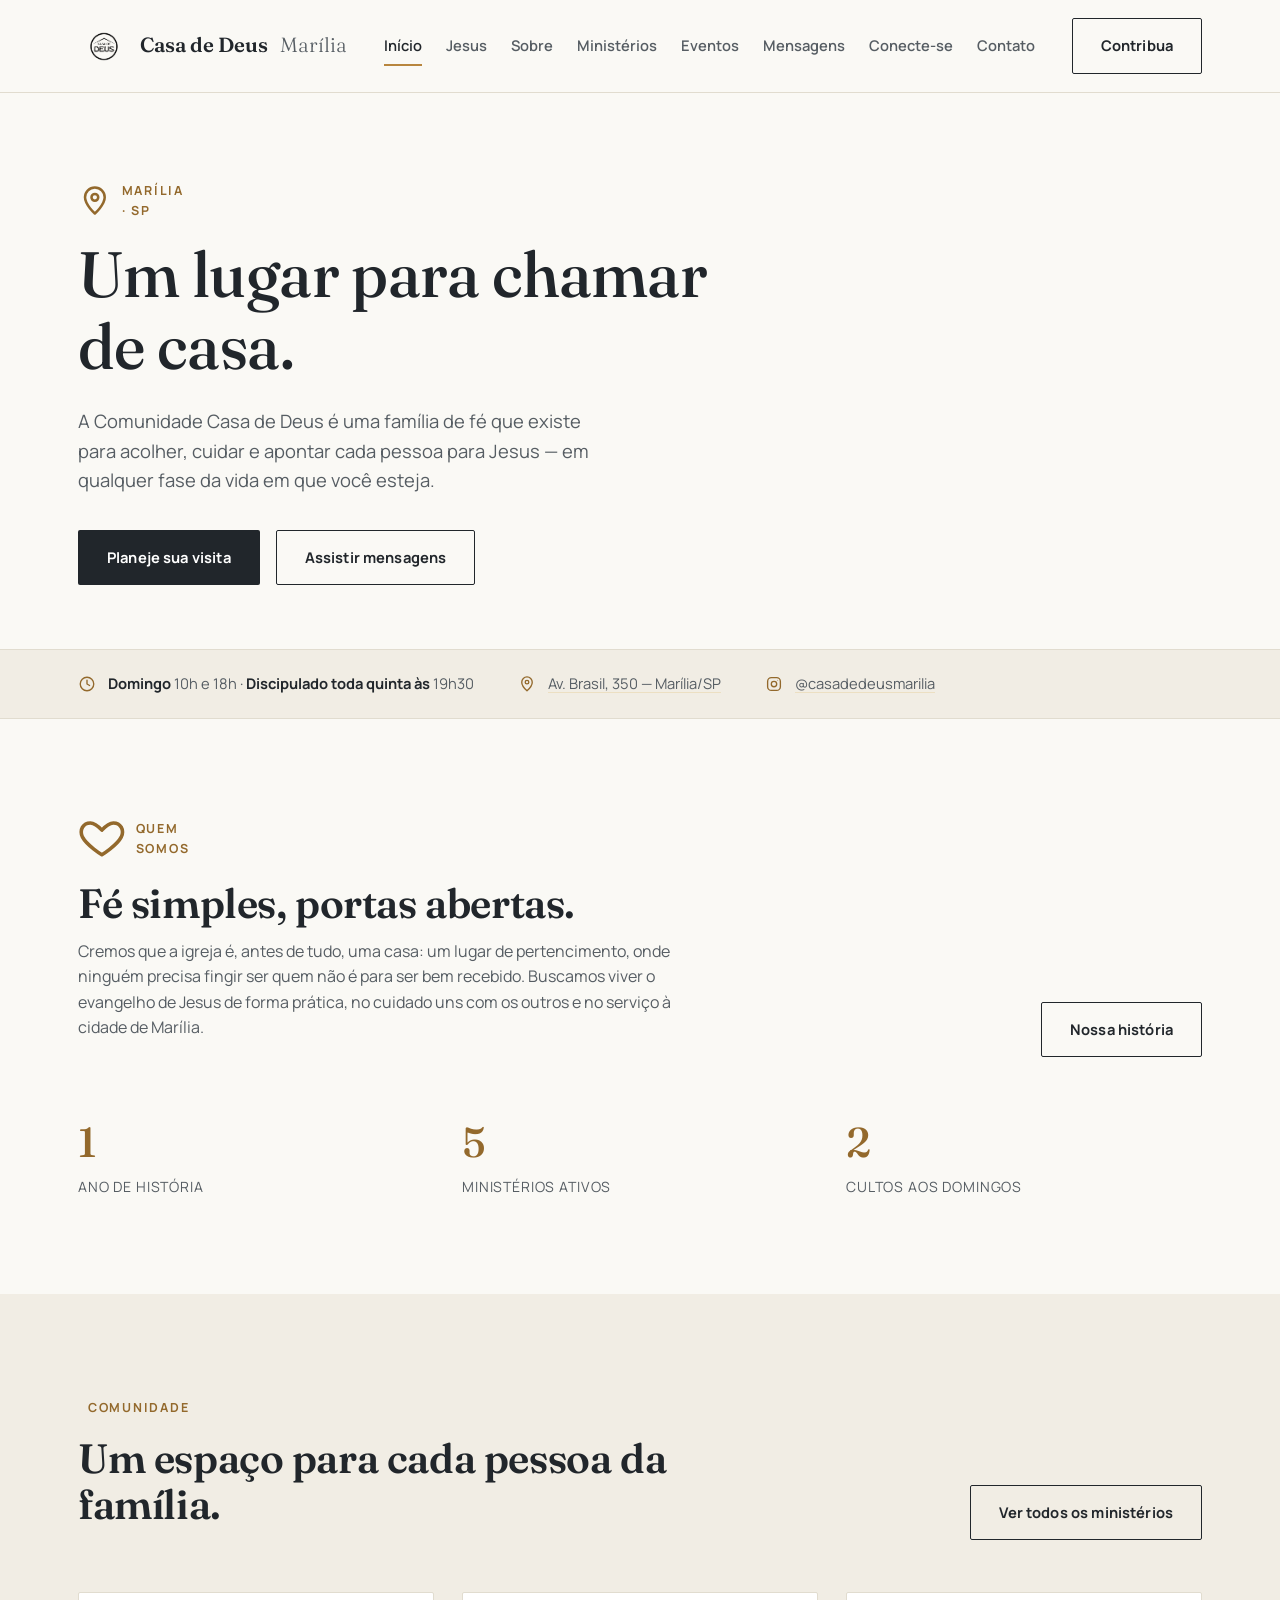
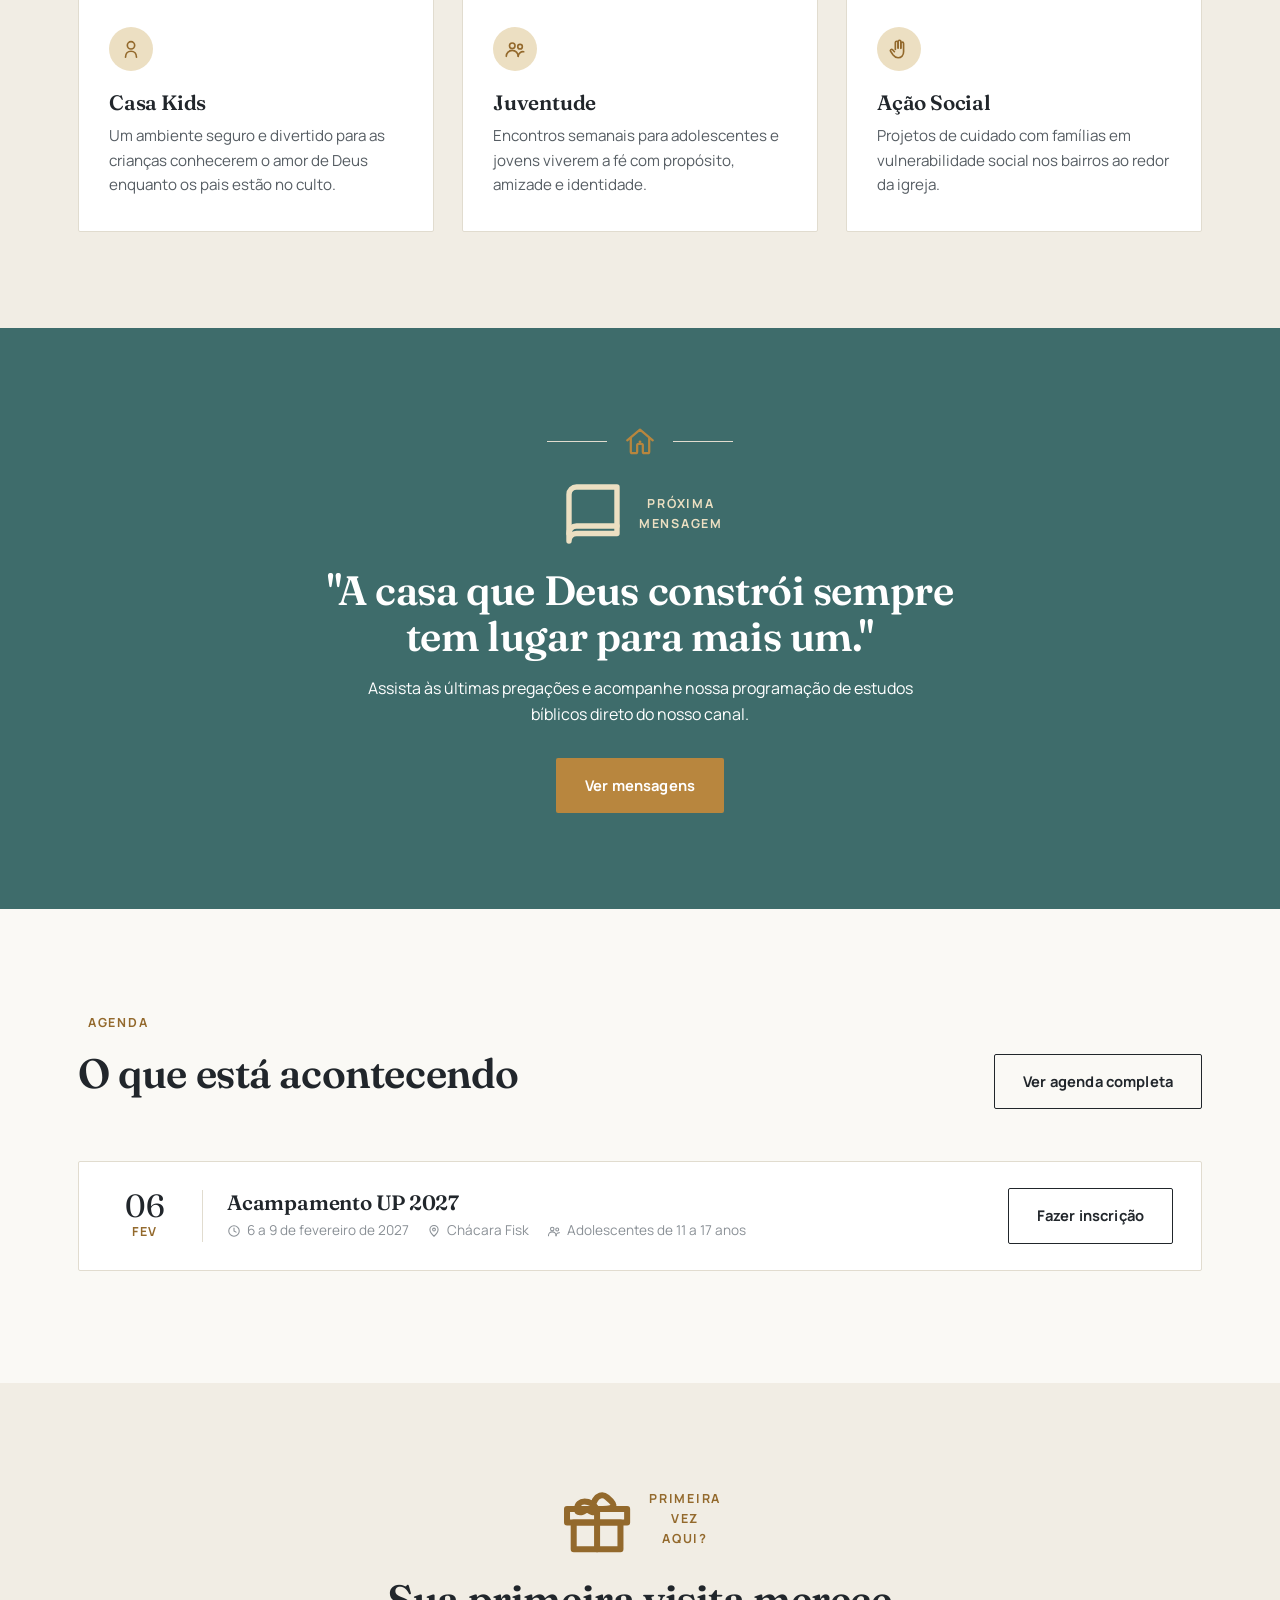
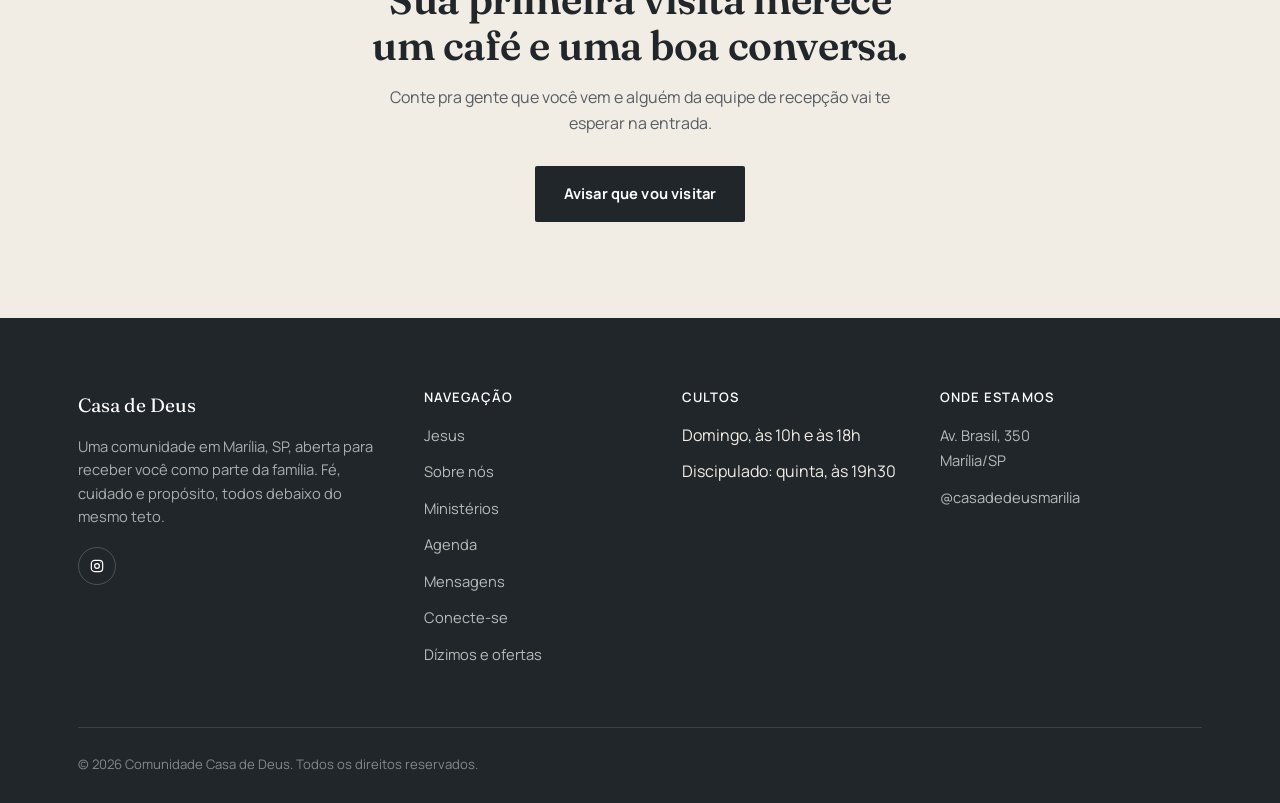
==== commit 6f5a6d69: "Páginas Conecte-se e Dízimos e ofertas, dados reais da igreja - Nova página conecte-se.html (Instagr" ====
--- a/index.html
+++ b/index.html
@@ -5,7 +5,7 @@
   <meta name="viewport" content="width=device-width, initial-scale=1.0">
   <title>Comunidade Casa de Deus — Igreja em Marília, SP</title>
   <meta name="description" content="A Comunidade Casa de Deus é uma igreja em Marília, SP. Conheça nossos horários de culto, ministérios, eventos e mensagens.">
-  <link rel="icon" href="data:image/svg+xml,<svg xmlns=%22http://www.w3.org/2000/svg%22 viewBox=%220 0 24 24%22><path d=%22M3 11.5 12 4l9 7.5%22 fill=%22none%22 stroke=%22%23C8963E%22 stroke-width=%222%22 stroke-linecap=%22round%22 stroke-linejoin=%22round%22/><path d=%22M5.5 10v9.5h4V15h5v4.5h4V10%22 fill=%22none%22 stroke=%22%23C8963E%22 stroke-width=%222%22 stroke-linecap=%22round%22 stroke-linejoin=%22round%22/></svg>">
+  <link rel="icon" href="data:image/svg+xml,<svg xmlns=%22http://www.w3.org/2000/svg%22 viewBox=%220 0 24 24%22><path d=%22M3 11.5 12 4l9 7.5%22 fill=%22none%22 stroke=%22%23B8863E%22 stroke-width=%222%22 stroke-linecap=%22round%22 stroke-linejoin=%22round%22/><path d=%22M5.5 10v9.5h4V15h5v4.5h4V10%22 fill=%22none%22 stroke=%22%23B8863E%22 stroke-width=%222%22 stroke-linecap=%22round%22 stroke-linejoin=%22round%22/></svg>">
   <link rel="preconnect" href="https://fonts.googleapis.com">
   <link rel="preconnect" href="https://fonts.gstatic.com" crossorigin>
   <link href="https://fonts.googleapis.com/css2?family=Fraunces:ital,opsz,wght@0,9..144,300;0,9..144,500;0,9..144,600;1,9..144,500&family=Manrope:wght@400;500;700;800&display=swap" rel="stylesheet">
--- a/css/style.css
+++ b/css/style.css
@@ -5,21 +5,17 @@
    ========================================================================== */
 
 :root{
-  /* Paleta: azul-marinho com dourado âmbar */
-  --navy: #1B2D4F;
-  --navy-deep: #101B30;
-  --navy-soft: #E5EBF4;
-  --bg: #F7F8FA;
-  --bg-alt: #EDF1F6;
-  --ink: #16213A;
-  --ink-soft: #4A5468;
-  --ink-faint: #687284;
-  --gold: #C8963E;
-  --gold-deep: #8C6420;
-  --gold-soft: #F0E2C2;
-  --teal: var(--navy);
-  --teal-soft: var(--navy-soft);
-  --line: #DCE2EB;
+  --bg: #FAF9F5;
+  --bg-alt: #F1EDE4;
+  --ink: #21262B;
+  --ink-soft: #565D63;
+  --ink-faint: #8A9096;
+  --gold: #B8863E;
+  --gold-deep: #93692C;
+  --gold-soft: #ECDFC2;
+  --teal: #3E6C6B;
+  --teal-soft: #E3EDEC;
+  --line: #E1DCCF;
   --white: #FFFFFF;
 
   --font-display: "Fraunces", "Iowan Old Style", serif;
@@ -118,12 +114,12 @@
   transition: all .25s var(--ease);
   white-space: nowrap;
 }
-.btn-primary{ background: var(--navy); color: var(--white); }
+.btn-primary{ background: var(--ink); color: var(--white); }
 .btn-primary:hover{ background: var(--gold-deep); }
 .btn-ghost{ border-color: var(--ink); color: var(--ink); }
 .btn-ghost:hover{ background: var(--ink); color: var(--white); }
-.btn-gold{ background: var(--gold); color: var(--navy-deep); }
-.btn-gold:hover{ background: var(--gold-deep); color: var(--white); }
+.btn-gold{ background: var(--gold); color: var(--white); }
+.btn-gold:hover{ background: var(--gold-deep); }
 .btn-block{ width: 100%; justify-content: center; }
 
 /* --------------------------------- header --------------------------------- */
@@ -131,7 +127,7 @@
   position: sticky;
   top: 0;
   z-index: 100;
-  background: rgba(247,248,250,.94);
+  background: rgba(250,249,245,.92);
   backdrop-filter: blur(8px);
   border-bottom: 1px solid var(--line);
 }
@@ -155,7 +151,7 @@
 .logo .house-mark{ width: 26px; height: 26px; color: var(--gold); }
 .logo span{ font-weight: 300; color: var(--ink-soft); margin-left: 2px; }
 
-.main-nav{ display: flex; align-items: center; gap: 34px; margin: 0 auto; padding: 0 40px; }
+.main-nav{ display: flex; align-items: center; gap: 34px; }
 .main-nav a{
   font-size: .92rem;
   font-weight: 600;
@@ -289,10 +285,10 @@
 }
 
 /* photo placeholder palette rotation */
-.ph-1{ background: linear-gradient(135deg, var(--navy), var(--navy-deep)); color: var(--white); }
+.ph-1{ background: linear-gradient(135deg, var(--teal), #2c5150); color: var(--white); }
 .ph-2{ background: linear-gradient(135deg, var(--gold), var(--gold-deep)); color: var(--white); }
-.ph-3{ background: linear-gradient(135deg, #E3D2AE, var(--gold-soft)); color: var(--gold-deep); }
-.ph-4{ background: linear-gradient(135deg, var(--navy-deep), #24375A); color: var(--white); }
+.ph-3{ background: linear-gradient(135deg, #d8cdb2, var(--gold-soft)); color: var(--gold-deep); }
+.ph-4{ background: linear-gradient(135deg, var(--ink), #3a4147); color: var(--white); }
 
 /* --------------------------------- timeline -------------------------------- */
 .timeline{ position: relative; padding-left: 34px; border-left: 1px solid var(--line); }
@@ -390,7 +386,7 @@
 .map-frame iframe{ width: 100%; height: 100%; border: 0; }
 
 /* --------------------------------- footer --------------------------------- */
-.site-footer{ background: var(--navy-deep); color: var(--bg-alt); padding: 72px 0 28px; }
+.site-footer{ background: var(--ink); color: var(--bg-alt); padding: 72px 0 28px; }
 .footer-grid{
   display: grid;
   grid-template-columns: 1.4fr 1fr 1fr 1.2fr;
@@ -403,13 +399,13 @@
   font-family: var(--font-display); font-size: 1.2rem; color: var(--white); margin-bottom: 14px;
 }
 .footer-logo .house-mark{ width: 24px; height: 24px; color: var(--gold); }
-.site-footer p{ color: #A9B4C6; font-size: .92rem; }
+.site-footer p{ color: #A9AFAE; font-size: .92rem; }
 .footer-col h4{
   color: var(--white); font-family: var(--font-body); font-size: .82rem;
   text-transform: uppercase; letter-spacing: .08em; margin-bottom: 18px;
 }
 .footer-col ul li{ margin-bottom: 11px; }
-.footer-col a{ color: #B9C3D3; font-size: .92rem; transition: color .2s; }
+.footer-col a{ color: #B7BCBA; font-size: .92rem; transition: color .2s; }
 .footer-col a:hover{ color: var(--gold); }
 .social-row{ display: flex; gap: 12px; margin-top: 18px; }
 .social-row a{
@@ -423,7 +419,7 @@
 .footer-bottom{
   padding-top: 26px;
   display: flex; justify-content: space-between; flex-wrap: wrap; gap: 12px;
-  font-size: .82rem; color: #8E9AB0;
+  font-size: .82rem; color: #82898A;
 }
 
 /* --------------------------------- utility --------------------------------- */
@@ -471,7 +467,7 @@
 .jesus-hero{
   position: relative; overflow: hidden; color: var(--white);
   min-height: 78vh; display: flex; align-items: flex-end;
-  padding: 120px 0 72px; background: var(--navy-deep);
+  padding: 120px 0 72px; background: var(--ink);
 }
 .jesus-hero .hero-bg{
   position: absolute; inset: 0; width: 100%; height: 100%;
@@ -479,7 +475,7 @@
 }
 .jesus-hero::after{
   content: ""; position: absolute; inset: 0;
-  background: linear-gradient(180deg, rgba(16,27,48,.25) 0%, rgba(16,27,48,.55) 45%, rgba(16,27,48,.88) 100%);
+  background: linear-gradient(180deg, rgba(20,24,28,.25) 0%, rgba(20,24,28,.55) 45%, rgba(20,24,28,.88) 100%);
 }
 .jesus-hero .container{ position: relative; z-index: 1; }
 .jesus-hero h1{ color: var(--white); max-width: 760px; }
@@ -508,7 +504,7 @@
 .photo-frame img{ width: 100%; height: 100%; object-fit: cover; }
 .photo-frame figcaption{
   position: absolute; left: 0; right: 0; bottom: 0; padding: 22px 24px;
-  background: linear-gradient(180deg, transparent, rgba(16,27,48,.75));
+  background: linear-gradient(180deg, transparent, rgba(20,24,28,.75));
   color: var(--white); font-family: var(--font-display); font-style: italic; font-size: 1.05rem;
 }
 
@@ -578,9 +574,9 @@
 .reading-plan li{ display: flex; justify-content: space-between; gap: 12px; padding: 7px 0; border-bottom: 1px solid var(--line); font-size: .9rem; color: var(--ink-soft); }
 .reading-plan li strong{ color: var(--ink); font-weight: 700; }
 
-.image-cta{ position: relative; overflow: hidden; color: var(--white); padding: 120px 0; background: var(--navy-deep); }
+.image-cta{ position: relative; overflow: hidden; color: var(--white); padding: 120px 0; background: var(--ink); }
 .image-cta img{ position: absolute; inset: 0; width: 100%; height: 100%; object-fit: cover; }
-.image-cta::after{ content: ""; position: absolute; inset: 0; background: rgba(16,27,48,.68); }
+.image-cta::after{ content: ""; position: absolute; inset: 0; background: rgba(20,24,28,.68); }
 .image-cta .container{ position: relative; z-index: 1; }
 .image-cta h2, .image-cta p{ color: var(--white); }
 .image-cta p{ opacity: .85; max-width: 560px; margin: 0 auto 30px; }
@@ -605,8 +601,7 @@
    Navegação: item só no mobile, links nos blocos de informação
    ========================================================================== */
 .nav-mobile-only{ display: none; }
-@media (max-width: 1240px){
-  .main-nav{ margin: 0; }
+@media (max-width: 1100px){
   .main-nav{
     position: absolute; top: 100%; left: 0; right: 0;
     height: 100vh; height: 100dvh; background: var(--bg);
@@ -622,10 +617,8 @@
   .header-cta .btn-ghost{ display:none; }
   .main-nav .nav-mobile-only{ display: block; }
 }
-.logo{ white-space: nowrap; flex-shrink: 0; }
-.main-nav a{ white-space: nowrap; }
-.header-inner{ max-width: 1320px; }
-@media (max-width: 1360px){ .main-nav{ gap: 28px; padding: 0 28px; } }
+.logo{ white-space: nowrap; }
+@media (max-width: 1280px){ .main-nav{ gap: 24px; } }
 .info-item a{ color: inherit; text-decoration: underline; text-decoration-color: var(--gold-soft); text-underline-offset: 3px; }
 .info-item a:hover{ text-decoration-color: var(--gold); }
 :focus-visible{ outline: 2px solid var(--gold); outline-offset: 3px; }
@@ -679,17 +672,17 @@
 .ig-topics h3{ font-size: 1.15rem; margin-bottom: 6px; }
 .ig-topics p{ margin: 0; font-size: .95rem; }
 
-.camp{ background: var(--navy-deep); color: var(--white); }
+.camp{ background: var(--ink); color: var(--white); }
 .camp .container{ display: grid; grid-template-columns: 1.1fr 1fr; gap: 64px; align-items: center; }
 .camp-date{ font-family: var(--font-display); line-height: .9; color: var(--gold-soft); }
 .camp-date .days{ display: block; font-size: clamp(4.2rem, 11vw, 9rem); font-weight: 300; letter-spacing: -.03em; color: var(--white); }
 .camp-date .month{ display: block; font-size: clamp(1.4rem, 2.6vw, 2rem); font-style: italic; margin-top: 10px; }
 .camp h2{ color: var(--white); margin-bottom: 14px; }
-.camp p{ color: #B9C3D3; }
+.camp p{ color: #C9CDCB; }
 .camp dl{ display: grid; grid-template-columns: auto 1fr; gap: 10px 22px; margin: 26px 0 30px; font-size: .95rem; }
 .camp dt{ color: var(--gold-soft); font-weight: 700; }
 .camp dd{ margin: 0; color: var(--white); }
-.camp .note{ font-size: .85rem; color: #A9B4C6; margin: 16px 0 0; }
+.camp .note{ font-size: .85rem; color: #A9AFAE; margin: 16px 0 0; }
 
 .connect-list{ border-top: 1px solid var(--line); }
 .connect-row{
